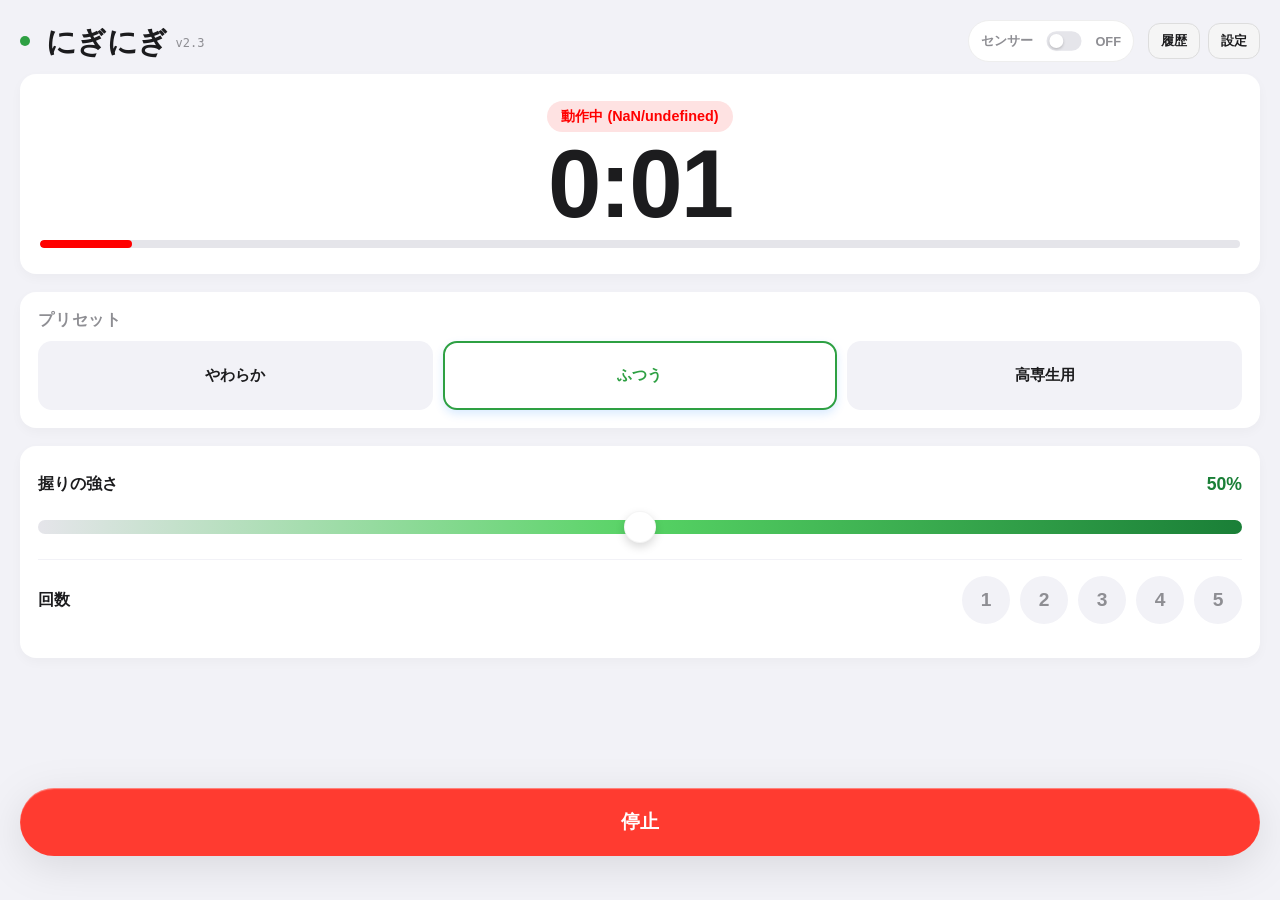
==== mockup.html @ 68cd6430 "feat: index.htmlを元にしたモックアップ版mockup.htmlを作成（API呼び出しモック化、再接続中表示無効化）" ====
<!DOCTYPE html>
<html lang="ja">

<head>
  <meta charset="UTF-8">
  <meta name="viewport" content="width=device-width, initial-scale=1.0, user-scalable=no, viewport-fit=cover">
  <title>Onigiri Journal</title>
  <title>Onigiri Journal</title>

  <style>
    :root {
      --bg: #f2f2f7;
      --card-bg: #ffffff;
      --text-main: #1c1c1e;
      --text-sub: #8e8e93;
      --accent-purple: #1a7f37;
      --accent-blue: #2ea043;
      --danger: #ff3b30;
      --yt-red: #ff0000;
      --success: #2ea043;

      --shadow: 0 4px 12px rgba(0, 0, 0, 0.03);
      --radius: 16px;
    }

    * {
      -webkit-tap-highlight-color: transparent;
      user-select: none;
      -webkit-touch-callout: none;
      box-sizing: border-box;
    }

    body {
      background: var(--bg);
      color: var(--text-main);
      font-family: sans-serif;
      margin: 0;
      padding: 0;
      min-height: 100vh;
      width: 100%;
      /* 100vw causes horizontal scroll with scrollbar */
      overflow-y: scroll;
      /* Force scrollbar */
    }

    /* Connection Lost State - DISABLED FOR MOCKUP
    body.offline {
      opacity: 0.6;
      pointer-events: none;
    }

    body.offline::after {
      content: "再接続中...";
      position: fixed;
      top: 50%;
      left: 50%;
      transform: translate(-50%, -50%);
      background: rgba(0, 0, 0, 0.8);
      color: white;
      padding: 12px 24px;
      border-radius: 30px;
      font-weight: bold;
      pointer-events: none;
      z-index: 2000;
    }
    */

    /* Header */
    .header {
      margin-bottom: 12px;
      padding-top: 0;
      display: flex;
      align-items: center;
      /* 縦位置揃え */
      gap: 10px;
      flex-wrap: wrap;
    }

    .header h1 {
      font-size: clamp(1.5rem, 5vw, 1.9rem);
      /* Responsive Font Size */
      font-weight: 800;
      margin: 0;
      letter-spacing: -0.02em;
    }

    .header-actions {
      display: flex;
      gap: 8px;
    }

    .btn-icon {
      background: none;
      border: none;
      padding: 8px;
      color: var(--text-main);
      cursor: pointer;
      border-radius: 50%;
      display: flex;
      align-items: center;
      justify-content: center;
    }

    .btn-icon:active {
      background: rgba(0, 0, 0, 0.05);
    }

    /* Status Dot */
    .conn-dot {
      width: 10px;
      height: 10px;
      background: var(--success);
      border-radius: 50%;
      margin-right: 8px;
      transition: background 0.3s;
    }

    /* .offline .conn-dot {
      background: var(--danger);
    } */

    /* Main View Container */
    #view-main,
    #view-settings,
    #view-history {
      display: flex;
      flex-direction: column;
      min-height: 100vh;
      width: 100%;
      /* Ensure it fits in body */
      padding-top: max(20px, env(safe-area-inset-top));
      padding-bottom: max(20px, env(safe-area-inset-bottom));
      padding-left: max(20px, env(safe-area-inset-left));
      padding-right: max(20px, env(safe-area-inset-right));
      box-sizing: border-box;
    }

    /* Cards */
    .card {
      background: var(--card-bg);
      border-radius: var(--radius);
      padding: clamp(12px, 2vh, 20px);
      margin-bottom: 2vh;
      box-shadow: var(--shadow);
      box-shadow: var(--shadow);
      overflow: hidden;
      flex-shrink: 0;
      /* Prevent shrinking */
    }

    /* Monitor Card */
    .card-monitor {
      display: flex;
      flex-direction: column;
      justify-content: center;
      /* 垂直方向の中央揃えを追加 */
      align-items: center;
      /* 水平方向の中央揃えを追加 */
      min-height: 200px;
      /* 必要なら最低限の高さを指定 */
      position: relative;
      padding: 20px 0;
      /* 上下均等なパディングにする */
    }

    .monitor-row {
      display: flex;
      flex-direction: column;
      align-items: center;
      justify-content: center;
      gap: 4px;
      margin-bottom: 8px;
      /* Reduced gap/margin */
    }

    .status-badge {
      background: #f2f2f7;
      color: var(--text-sub);
      padding: 6px 14px;
      border-radius: 24px;
      font-size: 0.9rem;
      font-weight: 700;
      transition: 0.3s;
    }

    .running .status-badge {
      background: #fee2e2;
      color: var(--yt-red);
    }

    /* Time Display */
    .time-big {
      font-size: clamp(3.75rem, 19.5vw, 6.0rem);
      /* 1.5x larger */
      font-weight: 800;
      font-variant-numeric: tabular-nums;
      letter-spacing: -2px;
      line-height: 1;
      opacity: 0;
      transition: opacity 0.3s;
    }

    body.ready .time-big {
      opacity: 1;
    }

    /* Progress Bar */
    .yt-progress-container {
      width: calc(100% - 40px);
      /* Add margins */
      margin: 0 auto;
      /* Center alignment */
      height: 8px;
      background: #e5e5ea;
      position: relative;
      border-radius: 4px;
      overflow: hidden;
      /* opacity: 0; removed for always visible */
    }

    /* .running .yt-progress-container { opacity: 1; } removed */

    .yt-progress-fill {
      position: absolute;
      left: 0;
      top: 0;
      height: 100%;
      background: var(--yt-red);
      border-radius: 4px;
      width: 0%;
    }

    /* Preset Buttons */
    .card-preset h3 {
      margin: 0 0 10px 0;
      font-size: 1rem;
      color: var(--text-sub);
      text-transform: uppercase;
      letter-spacing: 0.05em;
    }

    .preset-grid {
      display: grid;
      grid-template-columns: 1fr 1fr 1fr;
      gap: 10px;
    }

    .preset-btn {
      background: var(--bg);
      border: 2px solid transparent;
      padding: 22px 4px;
      border-radius: 14px;
      /* padding increased */
      font-size: 0.95rem;
      font-weight: 700;
      color: var(--text-main);
      text-align: center;
      cursor: pointer;
      transition: 0.2s;
      white-space: nowrap;
      /* 折り返し防止 */
    }

    .preset-btn:active {
      transform: scale(0.98);
    }

    .preset-btn.active {
      background: #fff;
      border-color: var(--accent-blue);
      color: var(--accent-blue);
      box-shadow: 0 4px 10px rgba(0, 122, 255, 0.15);
    }

    /* Settings List */
    .card-settings {
      padding: 18px;
    }

    .setting-item {
      padding: 10px 0;
      display: flex;
      flex-direction: column;
      border-bottom: 1px solid #f2f2f7;
    }

    .setting-item:last-child {
      border-bottom: none;
    }

    .s-header {
      display: flex;
      justify-content: space-between;
      align-items: center;
      margin-bottom: 10px;
    }

    .s-label {
      font-size: 1rem;
      font-weight: 700;
      color: var(--text-main);
    }

    .s-val {
      font-size: 1.1rem;
      font-weight: 700;
      color: var(--accent-purple);
      font-variant-numeric: tabular-nums;
    }

    /* Sliders */
    input[type=range] {
      -webkit-appearance: none;
      width: 100%;
      height: 44px;
      background: transparent;
      cursor: pointer;
      margin: 0;
    }

    input[type=range]:focus {
      outline: none;
    }

    input[type=range]::-webkit-slider-runnable-track {
      width: 100%;
      height: 14px;
      background: #e5e5ea;
      border-radius: 7px;
    }

    #inp-str::-webkit-slider-runnable-track {
      background: linear-gradient(90deg, #e5e5ea 0%, #56d364 50%, #1a7f37 100%);
    }

    input[type=range]::-webkit-slider-thumb {
      -webkit-appearance: none;
      height: 32px;
      width: 32px;
      border-radius: 50%;
      background: #ffffff;
      border: 0.5px solid rgba(0, 0, 0, 0.04);
      box-shadow: 0 4px 10px rgba(0, 0, 0, 0.15);
      margin-top: -9px;
      transition: transform 0.1s;
    }

    input[type=range]:active::-webkit-slider-thumb {
      transform: scale(1.1);
      background: #f2f2f7;
    }

    /* Count Buttons */
    .chk-group {
      display: flex;
      gap: 10px;
      justify-content: flex-end;
    }

    .chk-btn {
      width: 48px;
      height: 48px;
      border-radius: 50%;
      background: #f2f2f7;
      color: var(--text-sub);
      display: flex;
      align-items: center;
      justify-content: center;
      font-size: 1.2rem;
      font-weight: 700;
      cursor: pointer;
      transition: 0.2s;
    }

    .chk-btn.active {
      background: var(--accent-blue);
      color: white;
      box-shadow: 0 4px 10px rgba(0, 0, 0, 0.2);
      transform: scale(1.05);
    }

    /* History List */
    .history-row {
      display: flex;
      justify-content: space-between;
      align-items: center;
      padding: 12px 0;
      border-bottom: 1px solid #f2f2f7;
    }

    .history-row:last-child {
      border-bottom: none;
    }

    .h-info {
      display: flex;
      flex-direction: column;
      gap: 2px;
    }

    .h-preset {
      font-weight: 700;
      font-size: 1rem;
      color: var(--text-main);
    }

    .h-detail {
      font-size: 0.85rem;
      color: var(--text-sub);
    }

    .h-time {
      font-family: monospace;
      font-size: 0.9rem;
      color: var(--accent-purple);
      font-weight: 600;
    }

    /* Bottom Bar */
    .bottom-bar {
      margin-top: auto;
      /* Push to bottom */
      margin-bottom: 24px;
      /* Increased bottom spacing */
      display: flex;
      gap: 12px;
      filter: drop-shadow(0 10px 20px rgba(0, 0, 0, 0.1));
      flex-shrink: 0;
      /* Keep size */
    }

    .action-btn {
      flex: 1;
      height: 68px;
      border-radius: 34px;
      border: none;
      font-size: 1.2rem;
      font-weight: 800;
      display: flex;
      align-items: center;
      justify-content: center;
      gap: 8px;
      cursor: pointer;
      box-shadow: inset 0 1px 1px rgba(255, 255, 255, 0.4);
      transition: transform 0.1s;
    }

    .action-btn:active {
      transform: scale(0.98);
    }

    .btn-start {
      background: var(--accent-blue);
      color: white;
    }

    .btn-stop {
      background: var(--danger);
      color: white;
      display: none;
    }

    .running .btn-start {
      display: none;
    }

    .running .btn-stop {
      display: flex;
    }

    /* Toggle Switch */
    .switch {
      position: relative;
      display: inline-block;
      width: 50px;
      height: 28px;
    }

    .switch input {
      opacity: 0;
      width: 0;
      height: 0;
    }

    .slider {
      position: absolute;
      cursor: pointer;
      top: 0;
      left: 0;
      right: 0;
      bottom: 0;
      background-color: #e5e5ea;
      transition: .4s;
      border-radius: 28px;
    }

    .slider:before {
      position: absolute;
      content: "";
      height: 20px;
      width: 20px;
      left: 4px;
      bottom: 4px;
      background-color: white;
      transition: .4s;
      border-radius: 50%;
      box-shadow: 0 2px 4px rgba(0, 0, 0, 0.2);
    }

    input:checked+.slider {
      background-color: var(--accent-blue);
    }

    input:checked+.slider:before {
      transform: translateX(22px);
    }

    /* Completion Modal */
    .completion-modal {
      position: fixed;
      top: 0;
      left: 0;
      right: 0;
      bottom: 0;
      background: rgba(0, 0, 0, 0.7);
      /* 少し薄暗く */
      backdrop-filter: blur(4px);
      /* 背景ぼかしでリッチに */
      -webkit-backdrop-filter: blur(4px);
      display: none;
      align-items: center;
      justify-content: center;
      z-index: 1000;
      animation: fadeIn 0.3s;
    }

    .completion-modal.show {
      display: flex;
    }

    .completion-content {
      background: var(--card-bg);
      border-radius: 28px;
      padding: 32px 28px;
      /* パディング調整 */
      text-align: center;
      max-width: 85%;
      width: min(340px, 90vw);
      /* Prevent overflow */
      box-shadow: 0 20px 40px rgba(0, 0, 0, 0.2);
      animation: scaleIn 0.3s cubic-bezier(0.34, 1.56, 0.64, 1);
    }

    .completion-title {
      font-size: 1.6rem;
      /* 少し控えめに */
      font-weight: 800;
      color: var(--text-main);
      margin-bottom: 24px;
      /* 間隔を広げる */
    }

    .completion-details {
      text-align: left;
      background: var(--bg);
      padding: 16px 20px;
      border-radius: 16px;
      margin-bottom: 24px;
    }

    .detail-row {
      display: flex;
      justify-content: space-between;
      align-items: center;
      padding: 10px 0;
      border-bottom: 1px solid rgba(0, 0, 0, 0.05);
    }

    .detail-row:last-child {
      border-bottom: none;
    }

    .detail-label {
      font-size: 0.9rem;
      color: var(--text-sub);
      font-weight: 600;
    }

    .detail-value {
      font-size: 1.0rem;
      color: var(--text-main);
      font-weight: 700;
    }

    .completion-btn {
      background: var(--text-main);
      /* 黒ボタンで引き締める */
      color: white;
      border: none;
      padding: 16px 32px;
      border-radius: 30px;
      font-size: 1.0rem;
      font-weight: 700;
      cursor: pointer;
      transition: transform 0.2s;
      width: 100%;
    }

    .completion-btn:active {
      transform: scale(0.96);
      opacity: 0.9;
    }

    @keyframes fadeIn {
      from {
        opacity: 0;
      }

      to {
        opacity: 1;
      }
    }

    @keyframes scaleIn {
      from {
        transform: scale(0.9);
        opacity: 0;
      }

      to {
        transform: scale(1);
        opacity: 1;
      }
    }

    /* Custom Modal & Toast */
    .modal-overlay {
      position: fixed;
      top: 0;
      left: 0;
      right: 0;
      bottom: 0;
      background: rgba(0, 0, 0, 0.6);
      backdrop-filter: blur(2px);
      display: flex;
      align-items: center;
      justify-content: center;
      z-index: 3000;
      opacity: 0;
      pointer-events: none;
      transition: 0.2s;
    }

    .modal-overlay.active {
      opacity: 1;
      pointer-events: auto;
    }

    .modal-box {
      background: var(--card-bg);
      width: 85%;
      max-width: 320px;
      border-radius: 20px;
      padding: 24px;
      text-align: center;
      box-shadow: 0 10px 30px rgba(0, 0, 0, 0.2);
      transform: scale(0.95);
      transition: 0.2s;
    }

    .modal-overlay.active .modal-box {
      transform: scale(1);
    }

    .modal-title {
      font-weight: 800;
      font-size: 1.1rem;
      margin-bottom: 12px;
    }

    .modal-input {
      width: 100%;
      padding: 12px;
      border: 1px solid #ddd;
      border-radius: 12px;
      font-size: 1rem;
      margin-bottom: 20px;
      box-sizing: border-box;
    }

    .modal-actions {
      display: flex;
      gap: 10px;
      justify-content: center;
    }

    .modal-btn {
      flex: 1;
      padding: 12px;
      border-radius: 12px;
      border: none;
      font-weight: 700;
      cursor: pointer;
      font-size: 0.95rem;
    }

    .btn-cancel {
      background: #f2f2f7;
      color: var(--text-main);
    }

    .btn-ok {
      background: var(--accent-blue);
      color: white;
    }

    .btn-danger {
      background: var(--danger);
      color: white;
    }

    .toast {
      position: fixed;
      bottom: 100px;
      left: 50%;
      transform: translateX(-50%) translateY(20px);
      background: rgba(0, 0, 0, 0.85);
      color: white;
      padding: 10px 20px;
      border-radius: 30px;
      font-weight: 600;
      font-size: 0.9rem;
      opacity: 0;
      transition: 0.3s;
      pointer-events: none;
      z-index: 4000;
      white-space: nowrap;
      box-shadow: 0 4px 10px rgba(0, 0, 0, 0.2);
    }

    .toast.show {
      opacity: 1;
      transform: translateX(-50%) translateY(0);
    }

    to {
      opacity: 1;
    }
    }

    @keyframes scaleIn {
      from {
        transform: scale(0.9);
        opacity: 1;
      }

      to {
        transform: scale(1);
        opacity: 1;
      }
    }

    /* Responsive */
    @media (max-height: 750px) {

      /* body padding is handled by main styles now */
      .header {
        margin-bottom: 10px;
      }

      /* h1 font size handled by clamp */
      .card {
        margin-bottom: 10px;
      }

      /* padding handled by clamp */
      .time-big {
        font-size: 5.25rem;
      }

      .status-badge {
        font-size: 0.8rem;
        padding: 4px 10px;
      }

      .action-btn {
        height: 56px;
        font-size: 1.1rem;
      }
    }
  </style>
</head>

<body>

  <!-- VIEW: MAIN -->
  <div id="view-main">
    <div class="header">
      <div style="display:flex; align-items:center; gap:8px;">
        <div class="conn-dot" id="conn-dot"></div>
        <h1 style="line-height:1; margin:0;">にぎにぎ</h1>
        <span style="font-size:0.75rem; color:var(--text-sub); font-family:monospace; padding-top:4px;">v2.3</span>
      </div>

      <!-- Sensor Control -->
      <div
        style="display:flex; align-items:center; gap:6px; margin-left:auto; margin-right:4px; background:#fff; padding:6px 12px; border-radius:30px; border:1px solid #eee;">
        <span style="font-size:0.8rem; font-weight:bold; color:var(--text-sub);">センサー</span>
        <label class="switch" style="transform:scale(0.7); margin:0;">
          <input type="checkbox" id="chk-sensor" onchange="toggleSensor(this)">
          <span class="slider round"></span>
        </label>
        <span id="sensor-lbl"
          style="font-size:0.8rem; font-weight:700; color:var(--text-sub); min-width:24px;">OFF</span>
      </div>

      <div class="header-actions">
        <!-- History Icon -->
        <button class="btn-icon" onclick="showHistory()"
          style="font-weight:700; padding:8px 12px; border:1px solid #ddd; border-radius:12px; background:#f5f5f5; height:36px; display:flex; align-items:center;">
          履歴
        </button>
        <!-- Settings Icon -->
        <button class="btn-icon" onclick="showSettings()"
          style="font-weight:700; padding:8px 12px; border:1px solid #ddd; border-radius:12px; background:#f5f5f5; height:36px; display:flex; align-items:center;">
          設定
        </button>
      </div>
    </div>

    <!-- 1. Monitor -->
    <div class="card card-monitor">
      <div class="monitor-row">
        <div class="status-badge" id="status-badge">待機中</div>
        <div class="time-big" id="time-display">--:--</div>
      </div>
      <div class="yt-progress-container">
        <div class="yt-progress-fill" id="yt-fill"></div>
      </div>
    </div>

    <!-- 2. Preset -->
    <div class="card card-preset">
      <h3>プリセット</h3>
      <div class="preset-grid" style="grid-template-columns: 1fr 1fr 1fr;">
        <div class="preset-btn" onclick="setPreset('soft',this)" data-name="やわらか">やわらか</div>
        <div class="preset-btn active" onclick="setPreset('normal',this)" data-name="ふつう">ふつう</div>
        <div class="preset-btn" onclick="setPreset('kosen',this)" data-name="高専生用">高専生用</div>
      </div>
    </div>

    <!-- 3. Settings (Basic) -->
    <div class="card card-settings">
      <div class="setting-item">
        <div class="s-header">
          <span class="s-label">握りの強さ</span>
          <span class="s-val" id="str-disp">50%</span>
        </div>
        <input type="range" id="inp-str" min="0" max="100" value="50"
          oninput="clearPresetUI(); updVal('str-disp', this.value, '%')" onchange="saveStr(this.value)">
      </div>

      <div class="setting-item"
        style="flex-direction:row; align-items:center; justify-content:space-between; padding:16px 0;">
        <span class="s-label">回数</span>
        <div class="chk-group">
          <div class="chk-btn" onclick="setCount(1,this)">1</div>
          <div class="chk-btn" onclick="setCount(2,this)">2</div>
          <div class="chk-btn" onclick="setCount(3,this)">3</div>
          <div class="chk-btn" onclick="setCount(4,this)">4</div>
          <div class="chk-btn" onclick="setCount(5,this)">5</div>
        </div>
      </div>
    </div>

    <!-- Bottom Actions -->
    <div class="bottom-bar">
      <button class="action-btn btn-start" onclick="start()">
        開始
      </button>
      <button class="action-btn btn-stop" onclick="stop()">
        停止
      </button>
    </div>
  </div>

  <!-- VIEW: SETTINGS -->
  <div id="view-settings" style="display:none; padding-bottom:40px;">
    <div class="header" style="display:flex; align-items:center; gap:10px;">
      <button onclick="showMain()"
        style="background:none; border:none; color:var(--text-main); cursor:pointer; padding:0; font-size:2rem; font-weight:bold;">
        ←
      </button>
      <h1>詳細設定</h1>
    </div>

    <div class="card card-settings">
      <div class="setting-item">
        <span class="s-label">システム情報</span>
        <div style="margin-top:8px; font-size:0.9rem; color:var(--text-sub);">
          <div>Version: <span style="font-family:monospace;">2.3</span></div>
          <div>Build: <span style="font-family:monospace;" id="build-disp">...</span></div>
          <div>IP: <span style="font-family:monospace;" id="ip-disp">...</span></div>
        </div>
      </div>

      <div class="setting-item" style="flex-direction:row; align-items:center; justify-content:space-between;">
        <span class="s-label">保持時間 (秒)</span>
        <input type="number" id="inp-hold" value="0.5" step="0.1"
          style="width:80px; padding:12px; border-radius:12px; border:1px solid #ddd; text-align:center; font-size:1.1rem; font-weight:700;"
          onchange="saveHold(this.value)">
      </div>

      <!-- 手動調整 -->
      <div class="setting-item">
        <div class="s-header">
          <span class="s-label">全サーボ同時調整 (90-270度)</span>
          <span class="s-val" id="all-servo-val">270°</span>
        </div>
        <input type="range" min="90" max="270" value="270" step="1" oninput="setAllServos(this.value)"
          style="width:100%;">
      </div>

      <div class="setting-item">
        <div class="s-header">
          <span class="s-label">サーボ1 (GPIO 18)</span>
          <span class="s-val" id="servo1-val">270°</span>
        </div>
        <input type="range" id="inp-servo-1" min="90" max="270" value="270" step="1" oninput="setServo(1, this.value)"
          style="width:100%;">
      </div>

      <div class="setting-item">
        <div class="s-header">
          <span class="s-label">サーボ2 (GPIO 26)</span>
          <span class="s-val" id="servo2-val">270°</span>
        </div>
        <input type="range" id="inp-servo-2" min="90" max="270" value="270" step="1" oninput="setServo(2, this.value)"
          style="width:100%;">
      </div>

      <div class="setting-item">
        <div class="s-header">
          <span class="s-label">サーボ3 (GPIO 27)</span>
          <span class="s-val" id="servo3-val">270°</span>
        </div>
        <input type="range" id="inp-servo-3" min="90" max="270" value="270" step="1" oninput="setServo(3, this.value)"
          style="width:100%;">
      </div>

      <div class="setting-item" style="flex-direction:row; align-items:center; justify-content:space-between;">
        <span class="s-label">到達時間 (秒)</span>
        <input type="number" id="inp-reach" value="0.5" step="0.1"
          style="width:80px; padding:12px; border-radius:12px; border:1px solid #ddd; text-align:center; font-size:1.1rem; font-weight:700;"
          onchange="saveReach(this.value)">
      </div>

    </div>

    <!-- LED Control -->
    <div class="setting-item">
      <div class="s-header">
        <span class="s-label">LED制御 (Pin 13)</span>
      </div>
      <div style="display:flex; justify-content:space-between; align-items:center; margin-bottom:10px;">
        <span style="font-size:0.9rem; color:var(--text-sub);">手動モード</span>
        <label class="switch" style="transform:scale(0.8);">
          <input type="checkbox" id="chk-led-manual" onchange="toggleLedMode(this)">
          <span class="slider round"></span>
        </label>
      </div>
      <div style="display:flex; gap:10px; align-items:center;">
        <input type="color" id="inp-led-color" value="#ff0000"
          style="height:40px; border:none; background:none; cursor:pointer;" onchange="setLedColorHex(this.value)">
        <div style="display:flex; gap:8px;">
          <button onclick="setLedColor(255,0,0)"
            style="background:#ffdddd; color:#ff0000; border:none; padding:8px 12px; border-radius:8px; font-weight:bold;">赤</button>
          <button onclick="setLedColor(0,255,0)"
            style="background:#ddffdd; color:#00aa00; border:none; padding:8px 12px; border-radius:8px; font-weight:bold;">緑</button>
          <button onclick="setLedColor(0,0,255)"
            style="background:#ddddff; color:#0000ff; border:none; padding:8px 12px; border-radius:8px; font-weight:bold;">青</button>
          <button onclick="setLedColor(0,0,0)"
            style="background:#eee; color:#333; border:none; padding:8px 12px; border-radius:8px; font-weight:bold;">OFF</button>
        </div>
      </div>
      <div style="margin-top:12px;">
        <div class="s-header">
          <span class="s-label">LED使用数</span>
          <span class="s-val" id="led-cnt-disp">35</span>
        </div>
        <input type="range" id="inp-led-cnt" min="1" max="35" value="35" step="1"
          oninput="document.getElementById('led-cnt-disp').innerText=this.value; fetch('/api/settings?led_cnt='+this.value)">
      </div>
    </div>

    <!-- 個別サーボ位置補正 -->
    <div class="setting-item">
      <div class="s-header">
        <span class="s-label">サーボ1 位置補正</span>
        <span class="s-val" id="servo1-offset-disp">0</span>
      </div>
      <input type="range" min="-90" max="90" value="0" step="1" id="inp-servo1-offset"
        oninput="updateServoOffset(1, this.value)" style="width:100%;">
    </div>

    <div class="setting-item">
      <div class="s-header">
        <span class="s-label">サーボ2 位置補正</span>
        <span class="s-val" id="servo2-offset-disp">0</span>
      </div>
      <input type="range" min="-90" max="90" value="0" step="1" id="inp-servo2-offset"
        oninput="updateServoOffset(2, this.value)" style="width:100%;">
    </div>

    <div class="setting-item">
      <div class="s-header">
        <span class="s-label">サーボ3 位置補正</span>
        <span class="s-val" id="servo3-offset-disp">0</span>
      </div>
      <input type="range" min="-90" max="90" value="0" step="1" id="inp-servo3-offset"
        oninput="updateServoOffset(3, this.value)" style="width:100%;">
    </div>

    <!-- 角度制限 -->
    <div class="setting-item">
      <div class="s-header">
        <span class="s-label">角度制限 (Min / Max)</span>
      </div>

      <div style="margin-top:10px;">
        <div style="font-size:0.9rem; margin-bottom:4px;">サーボ1</div>
        <div style="display:flex; gap:10px;">
          <input type="number" id="min-angle-1" min="0" max="270" step="1"
            style="width:100%; padding:8px; border-radius:8px; border:1px solid #ddd; text-align:center;"
            onchange="updateServoLimit(1)">
          <input type="number" id="max-angle-1" min="0" max="270" step="1"
            style="width:100%; padding:8px; border-radius:8px; border:1px solid #ddd; text-align:center;"
            onchange="updateServoLimit(1)">
        </div>
      </div>
      <div style="margin-top:10px;">
        <div style="font-size:0.9rem; margin-bottom:4px;">サーボ2</div>
        <div style="display:flex; gap:10px;">
          <input type="number" id="min-angle-2" min="0" max="270" step="1"
            style="width:100%; padding:8px; border-radius:8px; border:1px solid #ddd; text-align:center;"
            onchange="updateServoLimit(2)">
          <input type="number" id="max-angle-2" min="0" max="270" step="1"
            style="width:100%; padding:8px; border-radius:8px; border:1px solid #ddd; text-align:center;"
            onchange="updateServoLimit(2)">
        </div>
      </div>
      <div style="margin-top:10px;">
        <div style="font-size:0.9rem; margin-bottom:4px;">サーボ3</div>
        <div style="display:flex; gap:10px;">
          <input type="number" id="min-angle-3" min="0" max="270" step="1"
            style="width:100%; padding:8px; border-radius:8px; border:1px solid #ddd; text-align:center;"
            onchange="updateServoLimit(3)">
          <input type="number" id="max-angle-3" min="0" max="270" step="1"
            style="width:100%; padding:8px; border-radius:8px; border:1px solid #ddd; text-align:center;"
            onchange="updateServoLimit(3)">
        </div>
      </div>
    </div>

    <!-- センサー距離表示 -->
    <div class="setting-item">
      <span class="s-label">センサー距離</span>
      <div style="font-size:1.5rem; font-weight:700; color:var(--accent-purple); margin-top:8px;">
        <span id="distance-disp">--</span> cm
      </div>
    </div>

    <div class="setting-item">
      <div class="s-header">
        <span class="s-label">センサーしきい値 (cm)</span>
        <span class="s-val" id="sth-disp">10.0</span>
      </div>
      <input type="range" min="1" max="50" step="0.5" value="10" id="inp-sth" oninput="saveSth(this.value)"
        style="width:100%;">
    </div>
    <!-- マイプリセット -->
    <div class="setting-item" style="border-top: 4px solid #f2f2f7; margin-top:20px; padding-top:20px;">
      <div class="s-header">
        <span class="s-label">マイプリセット (保存/読込)</span>
        <button onclick="saveMyPreset()"
          style="padding:6px 12px; border-radius:16px; background:var(--accent-blue); color:white; border:none; font-weight:bold; font-size:0.85rem;">保存</button>
      </div>
      <div id="my-preset-list" style="display:flex; flex-direction:column; gap:10px;">
        <!-- JSで生成 -->
      </div>
    </div>
  </div>
  </div>

  <!-- VIEW: HISTORY -->
  <div id="view-history" style="display:none; padding-bottom:40px;">
    <div class="header" style="display:flex; align-items:center; gap:10px;">
      <button onclick="showMain()"
        style="background:none; border:none; color:var(--text-main); cursor:pointer; padding:0; font-size:2rem; font-weight:bold;">
        ←
      </button>
      <h1>履歴</h1>
    </div>
    <div id="history-list" class="card" style="padding:10px 20px;">
      <div style="text-align:center; padding:20px; color:#888;">読み込み中...</div>
    </div>
  </div>

  <!-- Completion Modal -->
  <div class="completion-modal" id="completion-modal">
    <div class="completion-content">
      <div class="completion-title">完成！</div>
      <div class="completion-details">
        <div class="detail-row">
          <span class="detail-label">プリセット</span>
          <span class="detail-value" id="detail-preset">-</span>
        </div>
        <div class="detail-row">
          <span class="detail-label">強さ</span>
          <span class="detail-value" id="detail-strength">-</span>
        </div>
        <div class="detail-row">
          <span class="detail-label">回数</span>
          <span class="detail-value" id="detail-count">-</span>
        </div>
      </div>
      <button class="completion-btn" onclick="closeCompletionModal()">OK</button>
    </div>
  </div>

  <!-- Custom Modals -->
  <div class="modal-overlay" id="prompt-modal">
    <div class="modal-box">
      <div class="modal-title" id="prompt-msg">入力</div>
      <input type="text" class="modal-input" id="prompt-input" autocomplete="off">
      <div class="modal-actions">
        <button class="modal-btn btn-cancel" onclick="closePrompt(null)">キャンセル</button>
        <button class="modal-btn btn-ok" onclick="closePrompt(true)">OK</button>
      </div>
    </div>
  </div>

  <div class="modal-overlay" id="confirm-modal">
    <div class="modal-box">
      <div class="modal-title" id="confirm-msg">確認</div>
      <div class="modal-actions">
        <button class="modal-btn btn-cancel" onclick="closeConfirm(false)">いいえ</button>
        <button class="modal-btn btn-ok" id="confirm-ok-btn" onclick="closeConfirm(true)">はい</button>
      </div>
    </div>
  </div>

  <div class="toast" id="toast">保存しました</div>

  <script>
    // ========================================
    // MOCKUP MODE - ESP32 APIをモック化
    // ========================================
    const MOCKUP_MODE = true;
    
    // 元のfetchを保存し、モック用にオーバーライド
    const originalFetch = window.fetch;
    window.fetch = function(url, options) {
      if (MOCKUP_MODE && typeof url === 'string' && url.startsWith('/api')) {
        console.log('[MOCK] API呼び出しをスキップ:', url);
        // モックレスポンスを返す
        return Promise.resolve({
          ok: true,
          json: () => Promise.resolve({
            hold: 0.5,
            reach: 0.5,
            str: 50,
            cnt: 3,
            pin13: 0,
            sensor: 0,
            sth: 30,
            led_cnt: 12,
            build: 'MOCKUP',
            status: 'IDLE',
            distance: 25.0,
            offsets: [0, 0, 0]
          }),
          text: () => Promise.resolve('OK')
        });
      }
      return originalFetch.apply(this, arguments);
    };
    
    // --- Custom Modal Logic ---
    let promptResolve = null;
    function showPrompt(msg, defaultVal = "") {
      return new Promise(resolve => {
        document.getElementById('prompt-msg').innerText = msg;
        const inp = document.getElementById('prompt-input');
        inp.value = defaultVal;
        promptResolve = resolve;
        document.getElementById('prompt-modal').classList.add('active');
        setTimeout(() => inp.focus(), 100);
      });
    }
    function closePrompt(isOk) {
      document.getElementById('prompt-modal').classList.remove('active');
      const val = document.getElementById('prompt-input').value;
      if (promptResolve) promptResolve(isOk ? val : null);
      promptResolve = null;
    }

    let confirmResolve = null;
    function showConfirm(msg, isDanger = false) {
      return new Promise(resolve => {
        document.getElementById('confirm-msg').innerText = msg;
        const btn = document.getElementById('confirm-ok-btn');
        if (isDanger) { btn.className = "modal-btn btn-danger"; }
        else { btn.className = "modal-btn btn-ok"; }

        confirmResolve = resolve;
        document.getElementById('confirm-modal').classList.add('active');
      });
    }
    function closeConfirm(isOk) {
      document.getElementById('confirm-modal').classList.remove('active');
      if (confirmResolve) confirmResolve(isOk);
      confirmResolve = null;
    }

    function showToast(msg) {
      const el = document.getElementById('toast');
      el.innerText = msg;
      el.classList.add('show');
      setTimeout(() => el.classList.remove('show'), 2000);
    }

    // Global Vars
    let isRunning = false;
    let isStarting = false;
    let isManualStop = false;
    let hasSessionFinished = false; // Debounce flag -> true when finished, reset on start
    let sessionStartTime = 0;
    let sessionTotalDur = 0;
    let tgtCount = 3;
    let currentPresetName = "Custom";
    let lastStatus = "IDLE";
    let lastStartAction = 0;
    let debounceTimer = null; // レスポンス改善用


    // 完了画面用
    let runPreset = "";
    let runStrength = 0;
    let runCount = 0;

    document.getElementById('ip-disp').innerText = window.location.hostname;

    function fetchSettings() {
      fetch('/api/settings?load=1')
        .then(r => r.json())
        .then(d => {
          if (d.hold) document.getElementById('inp-hold').value = d.hold;
          if (d.reach) document.getElementById('inp-reach').value = d.reach;
          if (d.pin13 !== undefined) document.getElementById('chk-pin13').checked = (d.pin13 == 1);
          if (d.sensor !== undefined) {
            document.getElementById('chk-sensor').checked = (d.sensor == 1);
            updSensorLbl(d.sensor == 1);
          }
          if (d.sth) {
            document.getElementById('inp-sth').value = d.sth;
            document.getElementById('sth-disp').innerText = d.sth;
          }
          if (d.build) {
            document.getElementById('build-disp').innerText = d.build;
          }

          if (d.str !== undefined) {
            document.getElementById('inp-str').value = d.str;
            updVal('str-disp', d.str, '%');
          }

          if (d.cnt !== undefined) tgtCount = d.cnt;

          // Ensure Count UI matches current tgtCount (default 3 if backend empty)
          document.querySelectorAll('.chk-btn').forEach(b => {
            if (parseInt(b.innerText.trim()) === parseInt(tgtCount)) b.classList.add('active');
            else b.classList.remove('active');
          });

          if (d.led_cnt !== undefined) {
            document.getElementById('inp-led-cnt').value = d.led_cnt;
            document.getElementById('led-cnt-disp').innerText = d.led_cnt;
          }

          // Initial Preset Matching (v2.5 defaults)
          let matched = null;
          if (d.str == 80 && d.cnt == 2) matched = 'やわらか';
          else if (d.str == 90 && d.cnt == 3) matched = 'ふつう';
          else if (d.str == 95 && d.cnt == 5) matched = '高専生用';

          document.querySelectorAll('.preset-btn').forEach(b => b.classList.remove('active'));
          if (matched) {
            const btn = document.querySelector(`.preset-btn[data-name="${matched}"]`);
            if (btn) btn.classList.add('active');
            currentPresetName = matched;
          } else {
            currentPresetName = "Custom";
          }

          updTimeDisp();
          renderMyPresets();
          setTimeout(() => document.body.classList.add('ready'), 50);
        }).catch(e => {
          updTimeDisp();
          document.body.classList.add('ready');
        });
    }
    fetchSettings();

    function clearPresetUI() {
      document.querySelectorAll('.preset-btn').forEach(b => b.classList.remove('active'));
      currentPresetName = "Custom";
    }

    function saveHold(v) { fetch('/api/settings?hold=' + v).then(() => updTimeDisp()); }
    function saveReach(v) { fetch('/api/settings?reach=' + v).then(() => updTimeDisp()); }
    function togglePin13(el) { fetch('/api/pin13?val=' + (el.checked ? 1 : 0)); }
    function toggleSensor(el) {
      updSensorLbl(el.checked);
      fetch('/api/sensor_mode?val=' + (el.checked ? 1 : 0));
    }
    function saveSth(v) {
      document.getElementById('sth-disp').innerText = v;
      fetch('/api/settings?sth=' + v);
    }
    function saveStr(v) { fetch('/api/settings?str=' + v); }
    function updSensorLbl(isOn) {
      const el = document.getElementById('sensor-lbl');
      if (isOn) { el.innerText = "ON"; el.style.color = "var(--accent-blue)"; }
      else { el.innerText = "OFF"; el.style.color = "var(--text-sub)"; }
    }

    function manualServo(pct) {
      document.getElementById('man-val').innerText = pct + "%";
      fetch('/api/manual?val=' + pct);
    }

    function toggleLedMode(el) {
      const mode = el.checked ? "manual" : "auto";
      fetch('/api/led_mode?mode=' + mode);
    }
    function setLedColorHex(hex) {
      fetch('/api/led?color=' + encodeURIComponent(hex));
      document.getElementById('chk-led-manual').checked = true;
    }
    function setLedColor(r, g, b) {
      fetch(`/api/led?r=${r}&g=${g}&b=${b}`);
      document.getElementById('chk-led-manual').checked = true;
      // カラーピッカーの値も更新（近似）
      const hex = "#" + ((1 << 24) + (r << 16) + (g << 8) + b).toString(16).slice(1);
      document.getElementById('inp-led-color').value = hex;
    }

    function updVal(id, v, unit) { document.getElementById(id).innerText = v + unit; }
    function fmtTime(s) {
      let min = Math.floor(s / 60);
      let sec = Math.floor(s % 60);
      return min + ":" + (sec < 10 ? "0" : "") + sec;
    }

    function updTimeDisp() {
      if (isRunning) return;
      const h = parseFloat(document.getElementById('inp-hold').value) || 0.5;
      const r = parseFloat(document.getElementById('inp-reach').value) || 0.5;
      // 理論値: PREPARE(0.3s) + Count * (Reach + Hold + RELEASE(0.5s))
      // Backend: 0.3 + (targetCount * (reach + hold + 0.5))
      const total = 0.3 + (tgtCount * (r + h + 0.5));
      document.getElementById('time-display').innerText = fmtTime(Math.ceil(total));
    }

    function setCount(n, el) {
      if (debounceTimer) clearTimeout(debounceTimer); // Cancel pending preset save
      tgtCount = n;
      document.querySelectorAll('.chk-btn').forEach(b => b.classList.remove('active'));
      el.classList.add('active');

      // Manual Override: Clear preset
      clearPresetUI();

      fetch('/api/settings?cnt=' + n).catch(() => { });

      if (!isRunning) updTimeDisp();
    }

    function setPreset(mode, el) {
      document.querySelectorAll('.preset-btn').forEach(b => b.classList.remove('active'));
      el.classList.add('active');
      currentPresetName = el.getAttribute('data-name');

      const s = document.getElementById('inp-str');
      let count = 3;

      if (mode === 'soft') {
        s.value = 80;
        count = 2;
      }
      if (mode === 'normal') {
        s.value = 90;
        count = 3;
      }
      if (mode === 'kosen') {
        s.value = 95;
        count = 5;
      }

      updVal('str-disp', s.value, '%');

      tgtCount = count;
      document.querySelectorAll('.chk-btn').forEach(b => {
        if (parseInt(b.innerText) === count) {
          b.classList.add('active');
        } else {
          b.classList.remove('active');
        }
      });

      // Sync params with debounce
      if (debounceTimer) clearTimeout(debounceTimer);
      debounceTimer = setTimeout(() => {
        fetch(`/api/settings?str=${s.value}&cnt=${count}`).catch(() => { });
      }, 500);

      if (!isRunning) updTimeDisp();
    }

    function showSettings() {
      document.getElementById('view-main').style.display = 'none';
      document.getElementById('view-settings').style.display = 'block';
      document.getElementById('view-history').style.display = 'none';
    }
    function showHistory() {
      document.getElementById('view-main').style.display = 'none';
      document.getElementById('view-settings').style.display = 'none';
      document.getElementById('view-history').style.display = 'block';
      fetchHistory();
    }
    function showMain() {
      document.getElementById('view-settings').style.display = 'none';
      document.getElementById('view-history').style.display = 'none';
      document.getElementById('view-main').style.display = 'block';
    }

    function fetchHistory() {
      const list = document.getElementById('history-list');
      fetch('/api/history')
        .then(r => r.json())
        .then(data => {
          list.innerHTML = "";
          if (data.length === 0) {
            list.innerHTML = "<div style='padding:20px; text-align:center; color:#888;'>履歴はありません</div>";
            return;
          }
          // 新しい順に表示
          data.reverse().forEach(item => {
            const row = document.createElement('div');
            row.className = 'history-row';
            row.innerHTML = `
                  <div class="h-info">
                     <span class="h-preset">${item.preset}</span>
                     <div class="h-detail">強さ:${item.strength}% / ${item.count}回</div>
                  </div>
                  <div class="h-time">${item.time}</div>
                `;
            list.appendChild(row);
          });
        })
        .catch(e => {
          list.innerHTML = "<div style='color:red; text-align:center;'>読み込みエラー</div>";
        });
    }

    function start() {
      const s = document.getElementById('inp-str').value;

      isManualStop = false;
      isRunning = true;
      isStarting = true; // Flag to prevent race condition
      document.body.classList.add('running');
      document.getElementById('status-badge').innerText = "準備中...";

      lastStartAction = Date.now();
      sessionStartTime = lastStartAction;

      runPreset = currentPresetName;
      runStrength = s;
      runCount = tgtCount;

      const h = parseFloat(document.getElementById('inp-hold').value) || 0.5;
      const r = parseFloat(document.getElementById('inp-reach').value) || 0.5;
      // 理論値に合わせて補正
      sessionTotalDur = 0.3 + (tgtCount * (r + h + 0.5));
      if (sessionTotalDur < 1) sessionTotalDur = 1;

      // プリセット名も送信
      // プリセット名も送信
      fetch(`/api/start?str=${s}&cnt=${tgtCount}&preset=${encodeURIComponent(runPreset)}`)
        .then(() => setTimeout(() => isStarting = false, 5000)) // タイムアウト延長
        .catch(() => { isStarting = false; });
    }

    function stop() {
      isManualStop = true;
      fetch('/api/stop').catch(() => { });
    }

    function setOnline(isOnline) {
      if (isOnline) {
        document.body.classList.remove('offline');
      } else {
        document.body.classList.add('offline');
      }
    }

    // --- SMOOTH ANIMATION LOOP ---
    function animateLoop() {
      if (isRunning && sessionTotalDur > 0) {
        const now = Date.now();
        const elapsedSec = (now - sessionStartTime) / 1000;
        const remaining = Math.max(0, sessionTotalDur - elapsedSec);

        document.getElementById('time-display').innerText = fmtTime(Math.ceil(remaining));

        let pct = (elapsedSec / sessionTotalDur) * 100;
        if (pct < 0) pct = 0;
        if (pct > 100) pct = 100;
        document.getElementById('yt-fill').style.width = pct + "%";

        // 残り時間が0になったら即座に完了処理 (UX優先)
        if (remaining <= 0 && !isManualStop) {
          finishSession();
        }
      }
      requestAnimationFrame(animateLoop);
    }
    requestAnimationFrame(animateLoop);

    // --- SYNC WITH SERVER (Adaptive Polling) ---
    function syncStatus() {
      fetch('/api/status')
        .then(r => r.json())
        .then(d => {
          setOnline(true);

          if (d.state !== 'IDLE') {
            isStarting = false; // 状態遷移を確認したらフラグ解除

            // Reset finished flag if we are running again (and not FINISHED_BLINK)
            if (d.state !== 'FINISHED_BLINK') {
              hasSessionFinished = false;
            }

            if (!isRunning) {
              isRunning = true;
              document.body.classList.add('running');
              sessionStartTime = Date.now() - (d.elap || 0);
            }
            // サーバーからの所要時間で更新
            if (d.dur && d.dur > 0) sessionTotalDur = d.dur;

            // 詳細情報の同期 (完了画面用)
            if (d.preset) runPreset = d.preset;
            if (d.str) runStrength = d.str;
            if (d.total) runCount = d.total;

            let txt = "動作中";
            if (d.state === 'PREPARE_SQUEEZE') txt = "準備中...";
            if (d.state === 'SQUEEZING') txt = "握り中";
            if (d.state === 'HOLDING') txt = "保持中";
            if (d.state === 'RELEASING') txt = "解放中";
            document.getElementById('status-badge').innerText = `${txt} (${d.cycle + 1}/${d.total})`;

            sessionTotalDur = d.dur || 1;
            const estimatedStart = Date.now() - (d.elap || 0);
            if (Math.abs(estimatedStart - sessionStartTime) > 500) {
              sessionStartTime = estimatedStart;
            }

          } else {
            // IDLEに戻った = 動作完了
            // FINISHED_BLINK状態も "IDLEではない" のでここには来ない = 完了画面は出ない
            // FINISHED_BLINK -> IDLE に遷移した瞬間にここに来る
            if (isRunning && !isStarting) {
              finishSession();
            }
          }
          lastStatus = d.state;
        })
        .catch(e => {
          setOnline(false);
        })
        .finally(() => {
          // 動作中は高速ポーリング(200ms), 待機中は低速(1000ms)
          const nextInterval = (isRunning || isStarting) ? 200 : 1000;
          setTimeout(syncStatus, nextInterval);
        });
    }
    // Start Polling
    syncStatus();

    function finishSession() {
      if (!isRunning) return; // 既に完了済みなら何もしない

      // Always clean up UI state
      isRunning = false;
      document.body.classList.remove('running');
      document.getElementById('status-badge').innerText = "待機中";
      document.getElementById('yt-fill').style.width = '0%';
      updTimeDisp();

      if (hasSessionFinished) return; // Prevent double modal
      hasSessionFinished = true;

      if (!isManualStop) {
        showCompletionModal();
      }
      isManualStop = false;
    }

    function showCompletionModal() {
      const modal = document.getElementById('completion-modal');
      document.getElementById('detail-preset').innerText = runPreset;
      document.getElementById('detail-strength').innerText = runStrength + '%';
      document.getElementById('detail-count').innerText = runCount + '回';
      modal.classList.add('show');
    }

    function closeCompletionModal() {
      document.getElementById('completion-modal').classList.remove('show');
    }

    function setAllServos(angle) {
      document.getElementById('all-servo-val').innerText = angle + '°';
      for (let i = 1; i <= 3; i++) {
        document.getElementById('servo' + i + '-val').innerText = angle + '°';
        const el = document.getElementById('inp-servo-' + i);
        if (el) el.value = angle;
      }
      fetch(`/api/servo_all?angle=${angle}`);
    }

    function setServo(servoNum, angle) {
      document.getElementById(`servo${servoNum}-val`).innerText = angle + '°';
      fetch(`/api/servo_individual?servo=${servoNum}&angle=${angle}`);
    }

    // 個別サーボ位置補正
    function updateServoOffset(servoNum, value) {
      document.getElementById(`servo${servoNum}-offset-disp`).innerText = value;
      fetch(`/api/servo_offset?servo=${servoNum}&value=${value}`)
        .then(r => r.text())
        .then(d => console.log(`Servo ${servoNum} offset:`, value));
    }

    // 初期化時に個別サーボオフセット読み込み
    function fetchServoOffsets() {
      for (let i = 1; i <= 3; i++) {
        fetch(`/api/servo_offset?servo=${i}`)
          .then(r => r.json())
          .then(data => {
            const offset = data.offset || 0;
            document.getElementById(`inp-servo${i}-offset`).value = offset;
            document.getElementById(`servo${i}-offset-disp`).innerText = offset;
          })
          .catch(e => console.error(`Failed to fetch servo ${i} offset:`, e));
      }
    }

    // --- My Presets (LocalStorage) ---
    function saveMyPreset() {
      const defaultName = "設定 " + (new Date().toLocaleString());
      showPrompt("設定名を入力してください", defaultName).then(name => {
        if (!name) return; // Cancelled

        const preset = {
          name: name,
          hold: document.getElementById('inp-hold').value,
          reach: document.getElementById('inp-reach').value,
          str: document.getElementById('inp-str').value,
          count: tgtCount,
          sth: document.getElementById('inp-sth').value
        };

        const list = JSON.parse(localStorage.getItem('onigiri_presets') || "[]");
        list.push(preset);
        localStorage.setItem('onigiri_presets', JSON.stringify(list));
        renderMyPresets();
        showToast("保存しました");
      });
    }

    function loadMyPreset(idx) {
      const list = JSON.parse(localStorage.getItem('onigiri_presets') || "[]");
      const p = list[idx];
      if (!p) return;

      showConfirm(`「${p.name}」を読み込みますか？`).then(ok => {
        if (!ok) return;

        document.getElementById('inp-hold').value = p.hold;
        document.getElementById('inp-reach').value = p.reach;
        document.getElementById('inp-str').value = p.str;
        document.getElementById('inp-sth').value = p.sth || 10;

        // Apply changes
        saveHold(p.hold);
        saveReach(p.reach);
        saveSth(p.sth || 10);
        // Sync Strength & Count
        fetch(`/api/settings?str=${p.str}&cnt=${p.count}`).catch(() => { });

        // UI update
        updVal('str-disp', p.str, '%');
        document.getElementById('sth-disp').innerText = p.sth || 10;

        // Set Count
        tgtCount = p.count;
        document.querySelectorAll('.chk-btn').forEach(b => {
          if (parseInt(b.innerText) == p.count) b.classList.add('active');
          else b.classList.remove('active');
        });

        updTimeDisp();
        showToast("読み込みました");
      });
    }

    function deleteMyPreset(idx) {
      showConfirm("本当に削除しますか？", true).then(ok => {
        if (!ok) return;
        const list = JSON.parse(localStorage.getItem('onigiri_presets') || "[]");
        list.splice(idx, 1);
        localStorage.setItem('onigiri_presets', JSON.stringify(list));
        renderMyPresets();
        showToast("削除しました");
      });
    }

    function renderMyPresets() {
      const list = JSON.parse(localStorage.getItem('onigiri_presets') || "[]");
      const container = document.getElementById('my-preset-list');
      container.innerHTML = "";

      if (list.length === 0) {
        container.innerHTML = "<div style='color:#ccc; font-size:0.85rem; text-align:center;'>保存された設定はありません</div>";
        return;
      }

      list.forEach((p, i) => {
        const row = document.createElement('div');
        row.style = "display:flex; justify-content:space-between; align-items:center; background:#fff; padding:10px; border-radius:12px; border:1px solid #eee;";
        row.innerHTML = `
      <div style="font-weight:bold; font-size:0.95rem;">${p.name}</div>
      <div style="display:flex; gap:8px;">
        <button onclick="loadMyPreset(${i})" style="background:#56d364; color:white; border:none; padding:6px 12px; border-radius:14px; font-weight:bold; font-size:0.8rem;">適用</button>
        <button onclick="deleteMyPreset(${i})" style="background:#ff3b30; color:white; border:none; padding:6px 12px; border-radius:14px; font-weight:bold; font-size:0.8rem;">削除</button>
      </div>
    `;
        container.appendChild(row);
      });
    }

    // センサー距離更新（1秒ごと）
    setInterval(() => {
      fetch('/api/distance')
        .then(r => r.json())
        .then(data => {
          document.getElementById('distance-disp').innerText = data.distance.toFixed(1);
        })
        .catch(e => console.error('Distance fetch error:', e));
    }, 1000);

    // 起動時に個別オフセット読み込み
    fetchServoOffsets();
    fetchServoLimits();

    // 角度制限更新
    function updateServoLimit(servoNum) {
      const minVal = document.getElementById(`min-angle-${servoNum}`).value;
      const maxVal = document.getElementById(`max-angle-${servoNum}`).value;

      if (parseInt(minVal) > parseInt(maxVal)) {
        // 最小値が最大値を超えないように
        return;
      }

      fetch(`/api/servo_limit?servo=${servoNum}&min=${minVal}&max=${maxVal}`)
        .then(r => r.text())
        .then(d => console.log(`Servo ${servoNum} limit updated: ${minVal}-${maxVal}`));
    }

    // 角度制限読み込み
    function fetchServoLimits() {
      for (let i = 1; i <= 3; i++) {
        fetch(`/api/servo_limit?servo=${i}`)
          .then(r => r.json())
          .then(d => {
            document.getElementById(`min-angle-${i}`).value = d.min;
            document.getElementById(`max-angle-${i}`).value = d.max;
          });
      }
    }


  </script>
</body>

</html>
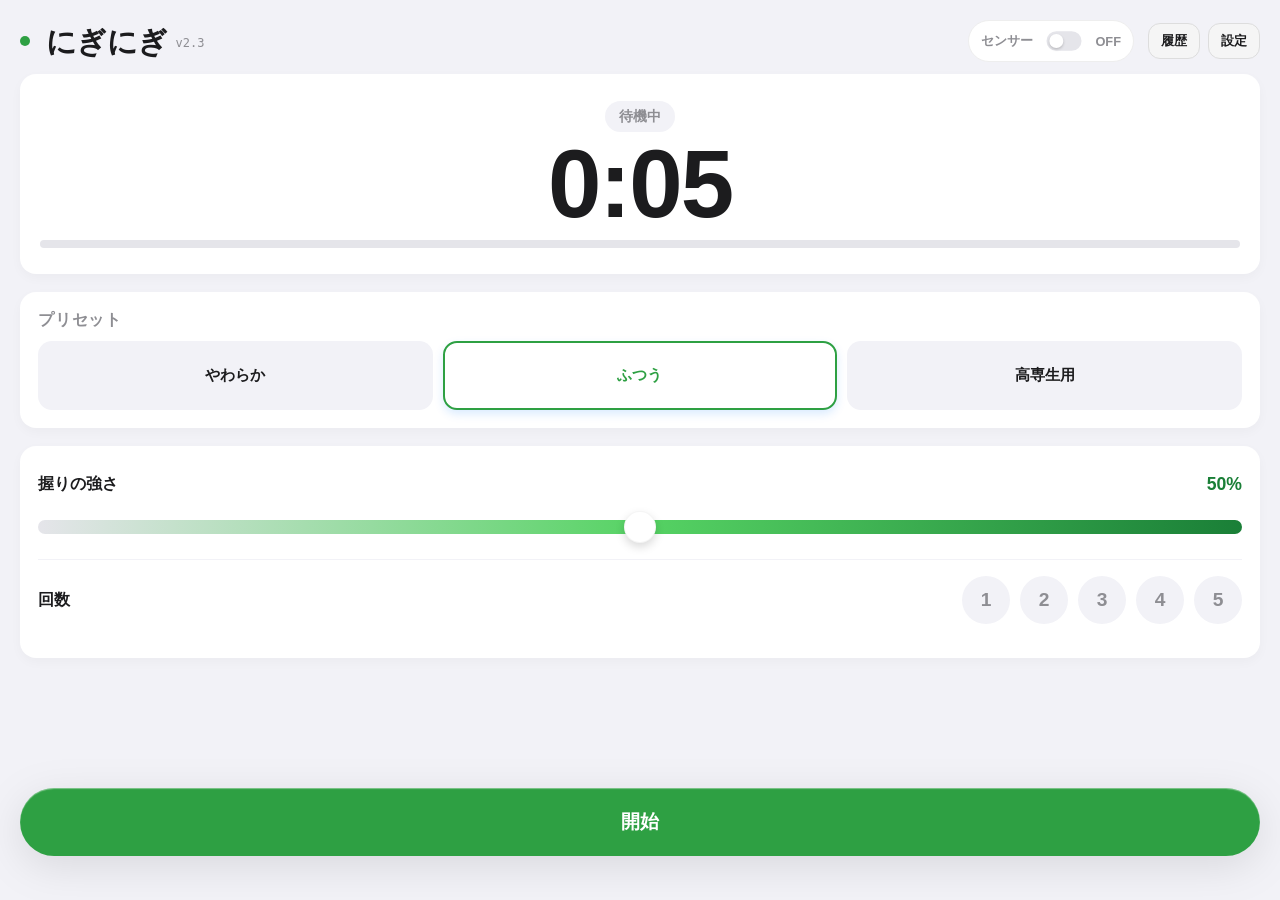
==== commit e8b46d91: "fix: mockup.htmlの開始/停止/タイマー機能を完全モック化" ====
--- a/mockup.html
+++ b/mockup.html
@@ -1157,6 +1157,11 @@
     // MOCKUP MODE - ESP32 APIをモック化
     // ========================================
     const MOCKUP_MODE = true;
+    
+    // モック用の状態管理
+    let mockCycle = 0;
+    let mockState = 'IDLE';
+    let mockAnimationTimer = null;
     
     // 元のfetchを保存し、モック用にオーバーライド
     const originalFetch = window.fetch;
@@ -1176,15 +1181,69 @@
             sth: 30,
             led_cnt: 12,
             build: 'MOCKUP',
-            status: 'IDLE',
+            state: mockState,
+            status: mockState,
+            cycle: mockCycle,
+            total: tgtCount || 3,
+            dur: sessionTotalDur || 5,
+            elap: 0,
             distance: 25.0,
-            offsets: [0, 0, 0]
+            offsets: [0, 0, 0],
+            offset: 0
           }),
           text: () => Promise.resolve('OK')
         });
       }
       return originalFetch.apply(this, arguments);
     };
+    
+    // モック用のアニメーション処理
+    function mockStartAnimation() {
+      if (!MOCKUP_MODE) return;
+      
+      mockCycle = 0;
+      mockState = 'SQUEEZING';
+      hasSessionFinished = false;
+      
+      const h = parseFloat(document.getElementById('inp-hold').value) || 0.5;
+      const r = parseFloat(document.getElementById('inp-reach').value) || 0.5;
+      const cycleDuration = (r + h + 0.5) * 1000; // 1サイクルあたりのミリ秒
+      
+      // サイクルアニメーション
+      function runCycle() {
+        if (!isRunning || isManualStop) {
+          finishSession();
+          return;
+        }
+        
+        mockCycle++;
+        if (mockCycle <= tgtCount) {
+          // 状態表示を更新
+          mockState = 'SQUEEZING';
+          document.getElementById('status-badge').innerText = `動作中 (${mockCycle}/${tgtCount})`;
+          
+          if (mockCycle < tgtCount) {
+            mockAnimationTimer = setTimeout(runCycle, cycleDuration);
+          }
+        }
+      }
+      
+      // 準備フェーズ後に開始
+      setTimeout(() => {
+        if (isRunning && !isManualStop) {
+          runCycle();
+        }
+      }, 300);
+    }
+    
+    function mockStopAnimation() {
+      if (mockAnimationTimer) {
+        clearTimeout(mockAnimationTimer);
+        mockAnimationTimer = null;
+      }
+      mockState = 'IDLE';
+      mockCycle = 0;
+    }
     
     // --- Custom Modal Logic ---
     let promptResolve = null;
@@ -1502,11 +1561,23 @@
       fetch(`/api/start?str=${s}&cnt=${tgtCount}&preset=${encodeURIComponent(runPreset)}`)
         .then(() => setTimeout(() => isStarting = false, 5000)) // タイムアウト延長
         .catch(() => { isStarting = false; });
+      
+      // モックモード: クライアント側でアニメーション開始
+      if (MOCKUP_MODE) {
+        isStarting = false;
+        mockStartAnimation();
+      }
     }
 
     function stop() {
       isManualStop = true;
       fetch('/api/stop').catch(() => { });
+      
+      // モックモード: アニメーション停止
+      if (MOCKUP_MODE) {
+        mockStopAnimation();
+        finishSession();
+      }
     }
 
     function setOnline(isOnline) {
@@ -1542,6 +1613,12 @@
 
     // --- SYNC WITH SERVER (Adaptive Polling) ---
     function syncStatus() {
+      // モックモードではサーバー同期をスキップ
+      if (MOCKUP_MODE) {
+        setOnline(true);
+        return; // ポーリング停止
+      }
+      
       fetch('/api/status')
         .then(r => r.json())
         .then(d => {
@@ -1612,6 +1689,11 @@
       document.getElementById('status-badge').innerText = "待機中";
       document.getElementById('yt-fill').style.width = '0%';
       updTimeDisp();
+      
+      // モックモード: 状態リセット
+      if (MOCKUP_MODE) {
+        mockStopAnimation();
+      }
 
       if (hasSessionFinished) return; // Prevent double modal
       hasSessionFinished = true;
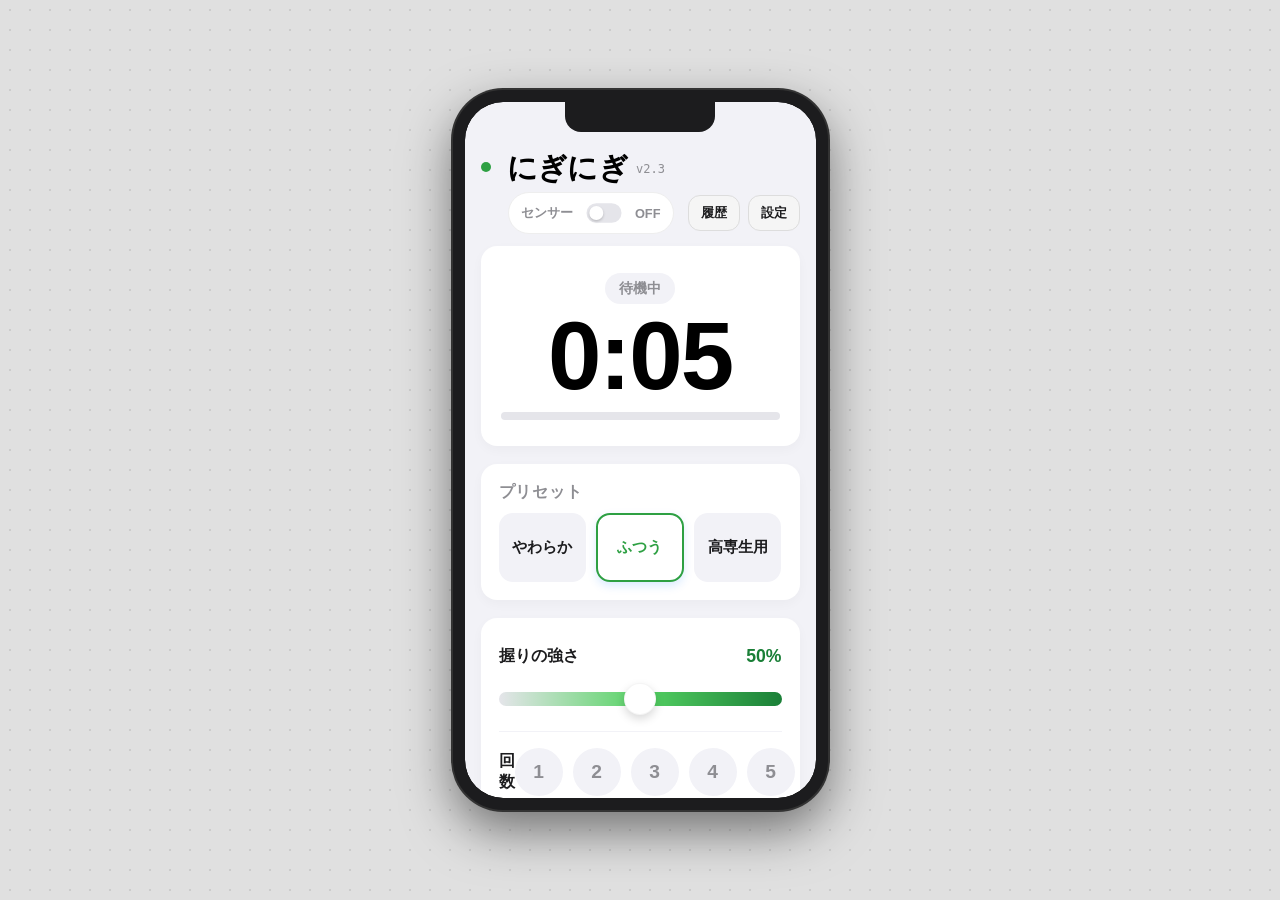
==== commit 58eb693f: "feat: mockup.htmlにスマホ枠（ノッチ、電源/音量ボタン付き）を追加" ====
--- a/mockup.html
+++ b/mockup.html
@@ -31,16 +31,93 @@
     }
 
     body {
+      margin: 0;
+      padding: 20px;
+      min-height: 100vh;
+      display: flex;
+      flex-direction: column;
+      align-items: center;
+      justify-content: center;
+      background-color: #e0e0e0;
+      background-image: radial-gradient(#ccc 1px, transparent 1px);
+      background-size: 20px 20px;
+      font-family: 'Inter', 'Noto Sans JP', sans-serif;
+      gap: 20px;
+    }
+
+    /* スマホの枠 */
+    .phone-frame {
+      position: relative;
+      width: 375px;
+      height: 812px;
+      background: #000;
+      border-radius: 50px;
+      box-shadow:
+        0 0 0 2px #333,
+        0 20px 50px rgba(0, 0, 0, 0.5);
+      border: 12px solid #1c1c1e;
+      overflow: hidden;
+      max-width: 90vw;
+      max-height: 80vh;
+      aspect-ratio: 9 / 19.5;
+      flex-shrink: 0;
+    }
+
+    /* 電源ボタン */
+    .power-button {
+      position: absolute;
+      right: -14px;
+      top: 120px;
+      width: 4px;
+      height: 80px;
+      background: #2a2a2a;
+      border-radius: 0 2px 2px 0;
+    }
+
+    /* 音量ボタン */
+    .volume-button {
+      position: absolute;
+      left: -14px;
+      width: 4px;
+      background: #2a2a2a;
+      border-radius: 2px 0 0 2px;
+    }
+    .volume-up {
+      top: 100px;
+      height: 50px;
+    }
+    .volume-down {
+      top: 160px;
+      height: 50px;
+    }
+    .silent-switch {
+      top: 60px;
+      height: 25px;
+    }
+
+    /* ノッチ */
+    .notch {
+      position: absolute;
+      top: 0;
+      left: 50%;
+      transform: translateX(-50%);
+      width: 150px;
+      height: 30px;
+      background: #1c1c1e;
+      border-bottom-left-radius: 16px;
+      border-bottom-right-radius: 16px;
+      z-index: 9999;
+    }
+
+    /* アプリ画面コンテナ */
+    .app-container {
+      width: 100%;
+      height: 100%;
       background: var(--bg);
-      color: var(--text-main);
-      font-family: sans-serif;
-      margin: 0;
-      padding: 0;
-      min-height: 100vh;
-      width: 100%;
-      /* 100vw causes horizontal scroll with scrollbar */
-      overflow-y: scroll;
-      /* Force scrollbar */
+      border-radius: 38px;
+      overflow-y: auto;
+      overflow-x: hidden;
+      position: relative;
     }
 
     /* Connection Lost State - DISABLED FOR MOCKUP
@@ -125,13 +202,12 @@
     #view-history {
       display: flex;
       flex-direction: column;
-      min-height: 100vh;
+      min-height: 100%;
       width: 100%;
-      /* Ensure it fits in body */
-      padding-top: max(20px, env(safe-area-inset-top));
-      padding-bottom: max(20px, env(safe-area-inset-bottom));
-      padding-left: max(20px, env(safe-area-inset-left));
-      padding-right: max(20px, env(safe-area-inset-right));
+      padding-top: 50px; /* ノッチ分のスペース */
+      padding-bottom: 20px;
+      padding-left: 16px;
+      padding-right: 16px;
       box-sizing: border-box;
     }
 
@@ -792,6 +868,20 @@
 </head>
 
 <body>
+
+  <!-- スマホ枠 -->
+  <div class="phone-frame">
+    <!-- 物理ボタン -->
+    <div class="power-button"></div>
+    <div class="volume-button silent-switch"></div>
+    <div class="volume-button volume-up"></div>
+    <div class="volume-button volume-down"></div>
+    
+    <!-- ノッチ -->
+    <div class="notch"></div>
+    
+    <!-- アプリ画面 -->
+    <div class="app-container">
 
   <!-- VIEW: MAIN -->
   <div id="view-main">
@@ -1890,6 +1980,8 @@
 
 
   </script>
+    </div> <!-- End .app-container -->
+  </div> <!-- End .phone-frame -->
 </body>
 
 </html>
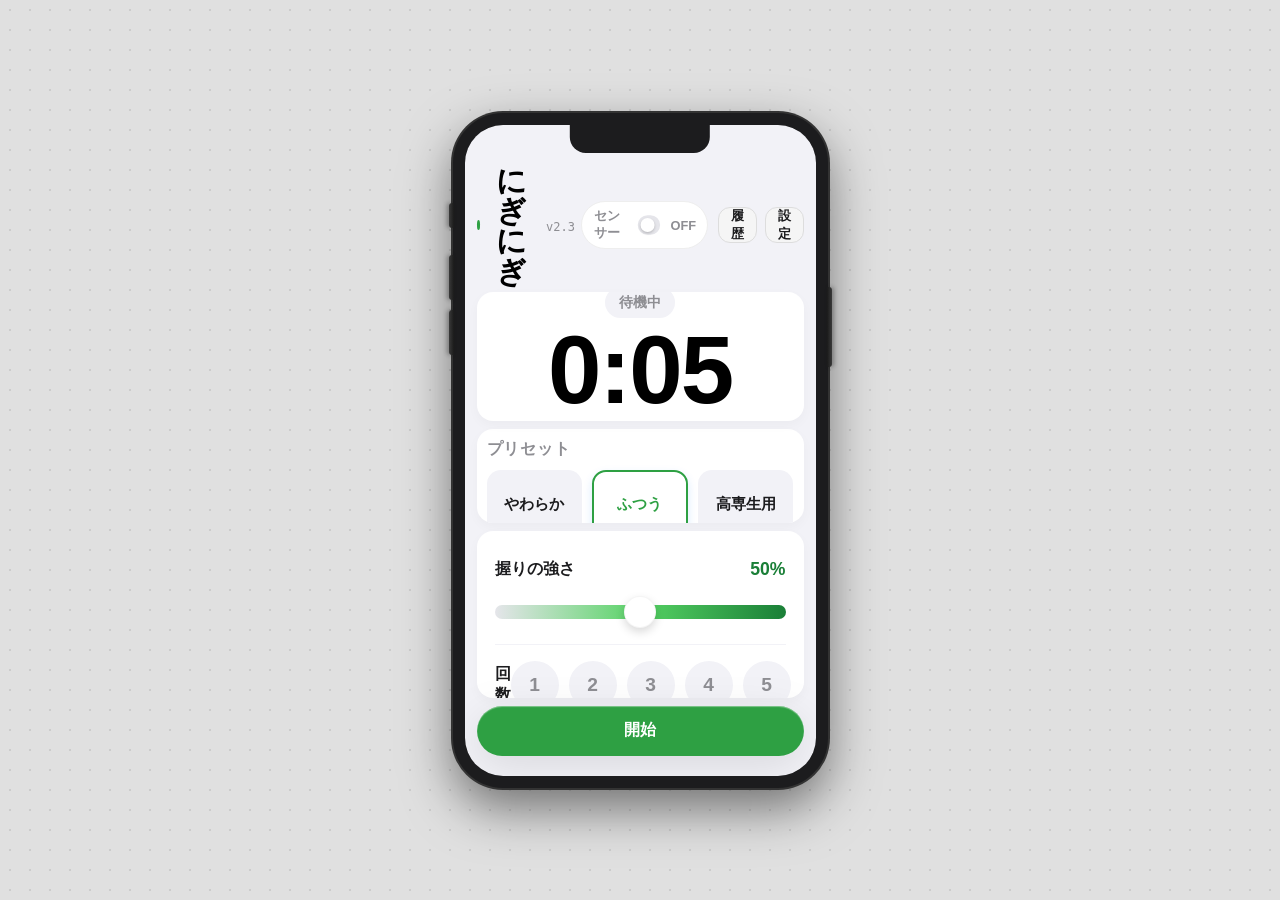
==== commit 85d86bb2: "fix: mockup.htmlのレイアウト調整（スクロールなし表示、ボタン表示修正）" ====
--- a/mockup.html
+++ b/mockup.html
@@ -56,9 +56,9 @@
         0 0 0 2px #333,
         0 20px 50px rgba(0, 0, 0, 0.5);
       border: 12px solid #1c1c1e;
-      overflow: hidden;
-      max-width: 90vw;
-      max-height: 80vh;
+      overflow: visible; /* ボタンを表示するためvisibleに */
+      max-width: 85vw;
+      max-height: 75vh;
       aspect-ratio: 9 / 19.5;
       flex-shrink: 0;
     }
@@ -66,32 +66,34 @@
     /* 電源ボタン */
     .power-button {
       position: absolute;
-      right: -14px;
-      top: 120px;
-      width: 4px;
+      right: -16px;
+      top: 25%;
+      width: 5px;
       height: 80px;
-      background: #2a2a2a;
-      border-radius: 0 2px 2px 0;
+      background: linear-gradient(90deg, #1a1a1a, #3a3a3a);
+      border-radius: 0 3px 3px 0;
+      box-shadow: 2px 0 4px rgba(0,0,0,0.3);
     }
 
     /* 音量ボタン */
     .volume-button {
       position: absolute;
-      left: -14px;
-      width: 4px;
-      background: #2a2a2a;
-      border-radius: 2px 0 0 2px;
+      left: -16px;
+      width: 5px;
+      background: linear-gradient(270deg, #1a1a1a, #3a3a3a);
+      border-radius: 3px 0 0 3px;
+      box-shadow: -2px 0 4px rgba(0,0,0,0.3);
     }
     .volume-up {
-      top: 100px;
-      height: 50px;
+      top: 20%;
+      height: 45px;
     }
     .volume-down {
-      top: 160px;
-      height: 50px;
+      top: calc(20% + 55px);
+      height: 45px;
     }
     .silent-switch {
-      top: 60px;
+      top: 12%;
       height: 25px;
     }
 
@@ -101,8 +103,8 @@
       top: 0;
       left: 50%;
       transform: translateX(-50%);
-      width: 150px;
-      height: 30px;
+      width: 40%;
+      height: 28px;
       background: #1c1c1e;
       border-bottom-left-radius: 16px;
       border-bottom-right-radius: 16px;
@@ -115,8 +117,7 @@
       height: 100%;
       background: var(--bg);
       border-radius: 38px;
-      overflow-y: auto;
-      overflow-x: hidden;
+      overflow: hidden; /* スクロールバー非表示 */
       position: relative;
     }
 
@@ -144,13 +145,13 @@
 
     /* Header */
     .header {
-      margin-bottom: 12px;
+      margin-bottom: 6px;
       padding-top: 0;
       display: flex;
       align-items: center;
-      /* 縦位置揃え */
-      gap: 10px;
-      flex-wrap: wrap;
+      gap: 6px;
+      flex-wrap: nowrap;
+      flex-shrink: 0;
     }
 
     .header h1 {
@@ -202,26 +203,25 @@
     #view-history {
       display: flex;
       flex-direction: column;
-      min-height: 100%;
+      height: 100%;
       width: 100%;
-      padding-top: 50px; /* ノッチ分のスペース */
-      padding-bottom: 20px;
-      padding-left: 16px;
-      padding-right: 16px;
+      padding-top: 40px; /* ノッチ分のスペース */
+      padding-bottom: 12px;
+      padding-left: 12px;
+      padding-right: 12px;
       box-sizing: border-box;
+      overflow: hidden;
     }
 
     /* Cards */
     .card {
       background: var(--card-bg);
       border-radius: var(--radius);
-      padding: clamp(12px, 2vh, 20px);
-      margin-bottom: 2vh;
-      box-shadow: var(--shadow);
+      padding: 10px;
+      margin-bottom: 8px;
       box-shadow: var(--shadow);
       overflow: hidden;
-      flex-shrink: 0;
-      /* Prevent shrinking */
+      flex-shrink: 1;
     }
 
     /* Monitor Card */
@@ -229,14 +229,11 @@
       display: flex;
       flex-direction: column;
       justify-content: center;
-      /* 垂直方向の中央揃えを追加 */
       align-items: center;
-      /* 水平方向の中央揃えを追加 */
-      min-height: 200px;
-      /* 必要なら最低限の高さを指定 */
+      min-height: 120px;
+      flex-grow: 1;
       position: relative;
-      padding: 20px 0;
-      /* 上下均等なパディングにする */
+      padding: 10px 0;
     }
 
     .monitor-row {
@@ -495,22 +492,19 @@
     /* Bottom Bar */
     .bottom-bar {
       margin-top: auto;
-      /* Push to bottom */
-      margin-bottom: 24px;
-      /* Increased bottom spacing */
+      margin-bottom: 8px;
       display: flex;
-      gap: 12px;
+      gap: 8px;
       filter: drop-shadow(0 10px 20px rgba(0, 0, 0, 0.1));
       flex-shrink: 0;
-      /* Keep size */
     }
 
     .action-btn {
       flex: 1;
-      height: 68px;
-      border-radius: 34px;
+      height: 50px;
+      border-radius: 25px;
       border: none;
-      font-size: 1.2rem;
+      font-size: 1rem;
       font-weight: 800;
       display: flex;
       align-items: center;
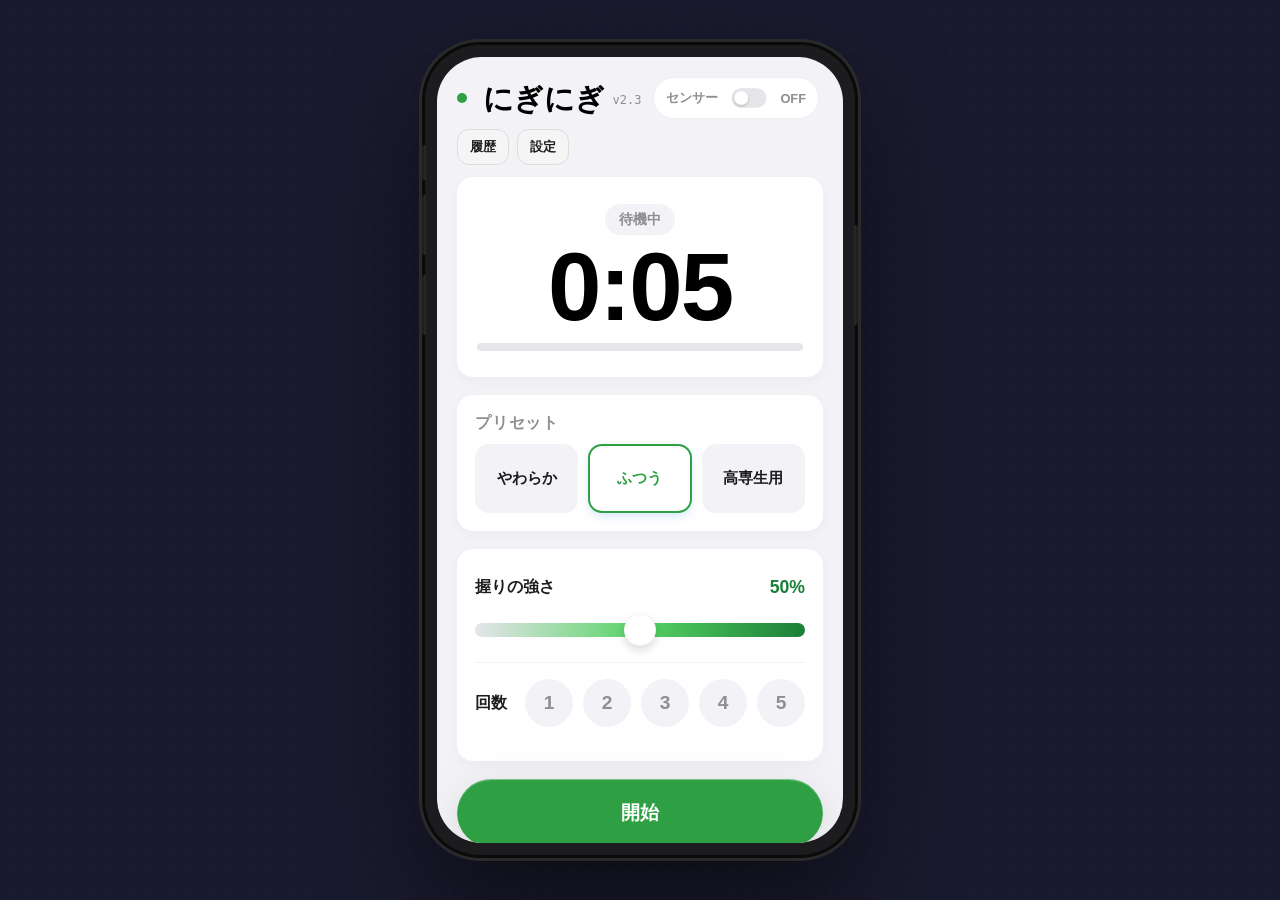
==== commit e527fdab: "feat: mockup.htmlにiPhone 14 Pro Max風フレーム追加" ====
--- a/mockup.html
+++ b/mockup.html
@@ -32,93 +32,79 @@
 
     body {
       margin: 0;
-      padding: 20px;
+      padding: 40px;
       min-height: 100vh;
       display: flex;
-      flex-direction: column;
       align-items: center;
       justify-content: center;
-      background-color: #e0e0e0;
-      background-image: radial-gradient(#ccc 1px, transparent 1px);
+      background-color: #1a1a2e;
+      background-image: radial-gradient(rgba(255,255,255,0.03) 1px, transparent 1px);
       background-size: 20px 20px;
-      font-family: 'Inter', 'Noto Sans JP', sans-serif;
-      gap: 20px;
-    }
-
-    /* スマホの枠 */
-    .phone-frame {
+      font-family: -apple-system, BlinkMacSystemFont, sans-serif;
+    }
+
+    /* iPhone 14 Pro Max Frame */
+    .iphone-frame {
       position: relative;
-      width: 375px;
-      height: 812px;
-      background: #000;
-      border-radius: 50px;
+      width: 430px;
+      height: 932px;
+      background: #1c1c1e;
+      border-radius: 55px;
+      padding: 12px;
       box-shadow:
-        0 0 0 2px #333,
-        0 20px 50px rgba(0, 0, 0, 0.5);
-      border: 12px solid #1c1c1e;
-      overflow: visible; /* ボタンを表示するためvisibleに */
-      max-width: 85vw;
-      max-height: 75vh;
-      aspect-ratio: 9 / 19.5;
-      flex-shrink: 0;
-    }
-
-    /* 電源ボタン */
-    .power-button {
+        0 0 0 3px #0a0a0a,
+        0 0 0 6px #2a2a2a,
+        0 50px 100px rgba(0, 0, 0, 0.5);
+      max-height: 90vh;
+      max-width: 95vw;
+    }
+
+    /* 電源ボタン (右) */
+    .power-btn {
       position: absolute;
-      right: -16px;
-      top: 25%;
-      width: 5px;
-      height: 80px;
-      background: linear-gradient(90deg, #1a1a1a, #3a3a3a);
-      border-radius: 0 3px 3px 0;
-      box-shadow: 2px 0 4px rgba(0,0,0,0.3);
-    }
-
-    /* 音量ボタン */
-    .volume-button {
+      right: -3px;
+      top: 180px;
+      width: 4px;
+      height: 100px;
+      background: linear-gradient(90deg, #2a2a2a, #1a1a1a);
+      border-radius: 0 2px 2px 0;
+    }
+
+    /* 音量ボタン (左) */
+    .volume-btn {
       position: absolute;
-      left: -16px;
-      width: 5px;
-      background: linear-gradient(270deg, #1a1a1a, #3a3a3a);
-      border-radius: 3px 0 0 3px;
-      box-shadow: -2px 0 4px rgba(0,0,0,0.3);
-    }
-    .volume-up {
-      top: 20%;
-      height: 45px;
-    }
-    .volume-down {
-      top: calc(20% + 55px);
-      height: 45px;
-    }
-    .silent-switch {
-      top: 12%;
-      height: 25px;
-    }
-
-    /* ノッチ */
-    .notch {
-      position: absolute;
-      top: 0;
-      left: 50%;
-      transform: translateX(-50%);
-      width: 40%;
-      height: 28px;
-      background: #1c1c1e;
-      border-bottom-left-radius: 16px;
-      border-bottom-right-radius: 16px;
-      z-index: 9999;
-    }
-
-    /* アプリ画面コンテナ */
-    .app-container {
+      left: -3px;
+      width: 4px;
+      background: linear-gradient(270deg, #2a2a2a, #1a1a1a);
+      border-radius: 2px 0 0 2px;
+    }
+    .vol-up { top: 150px; height: 60px; }
+    .vol-down { top: 230px; height: 60px; }
+    .silent-switch { top: 100px; height: 35px; }
+
+
+    /* 画面エリア */
+    .screen {
       width: 100%;
       height: 100%;
       background: var(--bg);
-      border-radius: 38px;
-      overflow: hidden; /* スクロールバー非表示 */
+      border-radius: 45px;
+      overflow: hidden;
       position: relative;
+    }
+
+    /* アプリコンテンツ */
+    .app-content {
+      width: 100%;
+      height: 100%;
+      overflow-y: auto;
+      overflow-x: hidden;
+      -webkit-overflow-scrolling: touch;
+    }
+
+    /* スクロールバー非表示 */
+    .app-content::-webkit-scrollbar {
+      display: none;
     }
 
     /* Connection Lost State - DISABLED FOR MOCKUP
@@ -145,13 +131,13 @@
 
     /* Header */
     .header {
-      margin-bottom: 6px;
+      margin-bottom: 12px;
       padding-top: 0;
       display: flex;
       align-items: center;
-      gap: 6px;
-      flex-wrap: nowrap;
-      flex-shrink: 0;
+      /* 縦位置揃え */
+      gap: 10px;
+      flex-wrap: wrap;
     }
 
     .header h1 {
@@ -203,25 +189,26 @@
     #view-history {
       display: flex;
       flex-direction: column;
-      height: 100%;
+      min-height: 100%;
       width: 100%;
-      padding-top: 40px; /* ノッチ分のスペース */
-      padding-bottom: 12px;
-      padding-left: 12px;
-      padding-right: 12px;
+      padding-top: 20px;
+      padding-bottom: 20px;
+      padding-left: 20px;
+      padding-right: 20px;
       box-sizing: border-box;
-      overflow: hidden;
     }
 
     /* Cards */
     .card {
       background: var(--card-bg);
       border-radius: var(--radius);
-      padding: 10px;
-      margin-bottom: 8px;
+      padding: clamp(12px, 2vh, 20px);
+      margin-bottom: 2vh;
+      box-shadow: var(--shadow);
       box-shadow: var(--shadow);
       overflow: hidden;
-      flex-shrink: 1;
+      flex-shrink: 0;
+      /* Prevent shrinking */
     }
 
     /* Monitor Card */
@@ -229,11 +216,14 @@
       display: flex;
       flex-direction: column;
       justify-content: center;
+      /* 垂直方向の中央揃えを追加 */
       align-items: center;
-      min-height: 120px;
-      flex-grow: 1;
+      /* 水平方向の中央揃えを追加 */
+      min-height: 200px;
+      /* 必要なら最低限の高さを指定 */
       position: relative;
-      padding: 10px 0;
+      padding: 20px 0;
+      /* 上下均等なパディングにする */
     }
 
     .monitor-row {
@@ -492,19 +482,22 @@
     /* Bottom Bar */
     .bottom-bar {
       margin-top: auto;
-      margin-bottom: 8px;
+      /* Push to bottom */
+      margin-bottom: 24px;
+      /* Increased bottom spacing */
       display: flex;
-      gap: 8px;
+      gap: 12px;
       filter: drop-shadow(0 10px 20px rgba(0, 0, 0, 0.1));
       flex-shrink: 0;
+      /* Keep size */
     }
 
     .action-btn {
       flex: 1;
-      height: 50px;
-      border-radius: 25px;
+      height: 68px;
+      border-radius: 34px;
       border: none;
-      font-size: 1rem;
+      font-size: 1.2rem;
       font-weight: 800;
       display: flex;
       align-items: center;
@@ -863,19 +856,18 @@
 
 <body>
 
-  <!-- スマホ枠 -->
-  <div class="phone-frame">
+  <!-- iPhone 14 Pro Max Frame -->
+  <div class="iphone-frame">
     <!-- 物理ボタン -->
-    <div class="power-button"></div>
-    <div class="volume-button silent-switch"></div>
-    <div class="volume-button volume-up"></div>
-    <div class="volume-button volume-down"></div>
+    <div class="power-btn"></div>
+    <div class="volume-btn silent-switch"></div>
+    <div class="volume-btn vol-up"></div>
+    <div class="volume-btn vol-down"></div>
     
-    <!-- ノッチ -->
-    <div class="notch"></div>
-    
-    <!-- アプリ画面 -->
-    <div class="app-container">
+    <!-- Screen -->
+    <div class="screen">
+      <!-- App Content -->
+      <div class="app-content">
 
   <!-- VIEW: MAIN -->
   <div id="view-main">
@@ -1974,8 +1966,9 @@
 
 
   </script>
-    </div> <!-- End .app-container -->
-  </div> <!-- End .phone-frame -->
+      </div> <!-- End .app-content -->
+    </div> <!-- End .screen -->
+  </div> <!-- End .iphone-frame -->
 </body>
 
 </html>
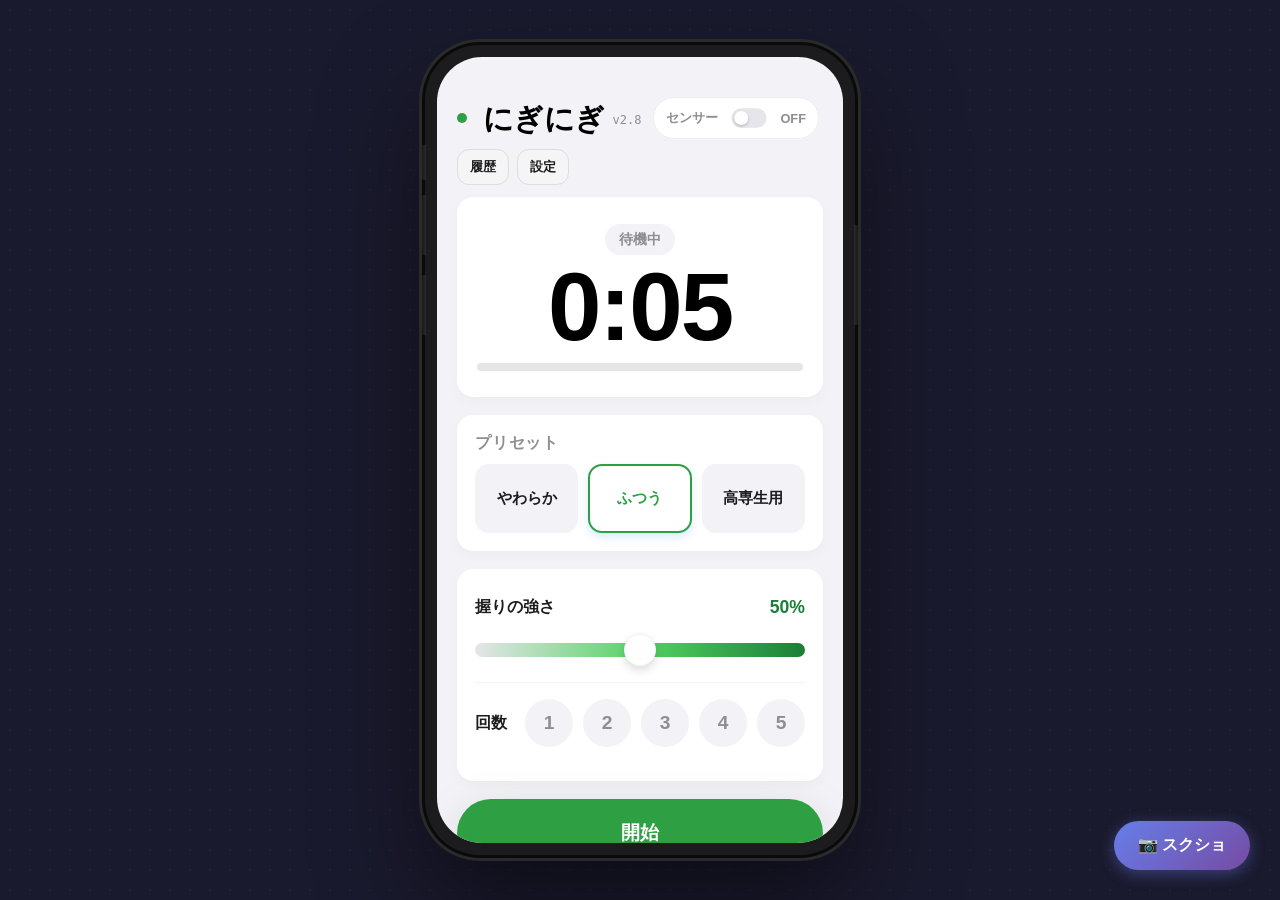
==== commit 54ac431a: "feat: mockup v2.8 - iPhoneフレーム、スクショ機能改善、表示修正" ====
--- a/mockup.html
+++ b/mockup.html
@@ -6,6 +6,9 @@
   <meta name="viewport" content="width=device-width, initial-scale=1.0, user-scalable=no, viewport-fit=cover">
   <title>Onigiri Journal</title>
   <title>Onigiri Journal</title>
+  
+  <!-- スクリーンショット用ライブラリ -->
+  <script src="https://html2canvas.hertzen.com/dist/html2canvas.min.js"></script>
 
   <style>
     :root {
@@ -107,6 +110,34 @@
       display: none;
     }
 
+    /* スクショボタン */
+    .capture-btn {
+      position: fixed;
+      bottom: 30px;
+      right: 30px;
+      padding: 14px 24px;
+      font-size: 1rem;
+      font-weight: bold;
+      color: white;
+      background: linear-gradient(135deg, #667eea 0%, #764ba2 100%);
+      border: none;
+      border-radius: 30px;
+      cursor: pointer;
+      box-shadow: 0 4px 15px rgba(102, 126, 234, 0.4);
+      transition: transform 0.2s, box-shadow 0.2s;
+      z-index: 10000;
+      display: flex;
+      align-items: center;
+      gap: 8px;
+    }
+    .capture-btn:hover {
+      transform: translateY(-2px);
+      box-shadow: 0 6px 20px rgba(102, 126, 234, 0.5);
+    }
+    .capture-btn:active {
+      transform: scale(0.95);
+    }
+
     /* Connection Lost State - DISABLED FOR MOCKUP
     body.offline {
       opacity: 0.6;
@@ -191,7 +222,7 @@
       flex-direction: column;
       min-height: 100%;
       width: 100%;
-      padding-top: 20px;
+      padding-top: 40px;
       padding-bottom: 20px;
       padding-left: 20px;
       padding-right: 20px;
@@ -504,8 +535,10 @@
       justify-content: center;
       gap: 8px;
       cursor: pointer;
-      box-shadow: inset 0 1px 1px rgba(255, 255, 255, 0.4);
+      /* box-shadow: inset 0 1px 1px rgba(255, 255, 255, 0.4); removed for screenshot artifact */
       transition: transform 0.1s;
+      overflow: hidden;
+      background-clip: padding-box;
     }
 
     .action-btn:active {
@@ -521,6 +554,7 @@
       background: var(--danger);
       color: white;
       display: none;
+      overflow: hidden; /* Fix for corner rendering issues in screenshots */
     }
 
     .running .btn-start {
@@ -529,6 +563,39 @@
 
     .running .btn-stop {
       display: flex;
+    }
+
+    /* Screen Capture Range Dummy */
+    .range-wrapper { position: relative; width: 100%; height: 44px; }
+    .range-dummy {
+      display: none;
+      width: 100%;
+      height: 14px;
+      background: #e5e5ea;
+      border-radius: 7px;
+      position: absolute;
+      top: 15px;
+      pointer-events: none;
+    }
+    .range-dummy-fill {
+      height: 100%;
+      background: linear-gradient(90deg, #e5e5ea 0%, #56d364 50%, #1a7f37 100%);
+      border-radius: 7px;
+      width: 100%; /* Background gradient covers whole, we mask or just use full */
+      /* Actually the original uses gradient on track. 
+         Let's just replicate the track style */
+    }
+    .range-dummy-thumb {
+      height: 32px;
+      width: 32px;
+      border-radius: 50%;
+      background: #ffffff;
+      border: 0.5px solid rgba(0, 0, 0, 0.04);
+      box-shadow: 0 4px 10px rgba(0, 0, 0, 0.15);
+      position: absolute;
+      top: 50%;
+      transform: translateY(-50%) translateX(-50%); /* Center on position */
+      left: 50%;
     }
 
     /* Toggle Switch */
@@ -856,8 +923,11 @@
 
 <body>
 
+  <!-- スクショボタン -->
+  <button class="capture-btn" onclick="captureScreen()">📷 スクショ</button>
+
   <!-- iPhone 14 Pro Max Frame -->
-  <div class="iphone-frame">
+  <div class="iphone-frame" id="iphone-frame">
     <!-- 物理ボタン -->
     <div class="power-btn"></div>
     <div class="volume-btn silent-switch"></div>
@@ -875,7 +945,7 @@
       <div style="display:flex; align-items:center; gap:8px;">
         <div class="conn-dot" id="conn-dot"></div>
         <h1 style="line-height:1; margin:0;">にぎにぎ</h1>
-        <span style="font-size:0.75rem; color:var(--text-sub); font-family:monospace; padding-top:4px;">v2.3</span>
+        <span style="font-size:0.75rem; color:var(--text-sub); font-family:monospace; padding-top:4px;">v2.8</span>
       </div>
 
       <!-- Sensor Control -->
@@ -932,8 +1002,14 @@
           <span class="s-label">握りの強さ</span>
           <span class="s-val" id="str-disp">50%</span>
         </div>
-        <input type="range" id="inp-str" min="0" max="100" value="50"
-          oninput="clearPresetUI(); updVal('str-disp', this.value, '%')" onchange="saveStr(this.value)">
+        <div class="range-wrapper">
+          <input type="range" id="inp-str" min="0" max="100" value="50"
+            oninput="updateRangeDummy(this.value); clearPresetUI(); updVal('str-disp', this.value, '%')" onchange="saveStr(this.value)">
+          <div id="inp-str-dummy" class="range-dummy">
+            <div class="range-dummy-fill"></div>
+            <div class="range-dummy-thumb" id="inp-str-dummy-thumb"></div>
+          </div>
+        </div>
       </div>
 
       <div class="setting-item"
@@ -1965,6 +2041,69 @@
     }
 
 
+    // スクショ対策：レンジスライダーのダミー表示更新
+    function updateRangeDummy(val) {
+      const thumb = document.getElementById('inp-str-dummy-thumb');
+      if (thumb) {
+        thumb.style.left = val + '%';
+      }
+    }
+    // 初期化実行
+    setTimeout(() => {
+        const inp = document.getElementById('inp-str');
+        if(inp) updateRangeDummy(inp.value);
+    }, 500);
+
+    // ========================================
+    // スクリーンショット機能
+    // ========================================
+    function captureScreen() {
+      const frame = document.getElementById('iphone-frame');
+      const btn = document.querySelector('.capture-btn');
+      
+      // ボタンを一時的に非表示
+      btn.style.display = 'none';
+      
+      // 現在の値をダミーに反映（念のため）
+      updateRangeDummy(document.getElementById('inp-str').value);
+
+      html2canvas(frame, {
+        scale: 2,
+        useCORS: true,
+        allowTaint: true,
+        backgroundColor: null,
+        logging: false,
+        onclone: (clonedDoc) => {
+          const dummy = clonedDoc.getElementById('inp-str-dummy');
+          const inp = clonedDoc.getElementById('inp-str');
+          const thumb = clonedDoc.getElementById('inp-str-dummy-thumb');
+          const originalInp = document.getElementById('inp-str');
+          
+          if(dummy && inp && originalInp){
+            // 元の値位置をクローンに適用
+            thumb.style.left = originalInp.value + '%';
+            
+            inp.style.visibility = 'hidden'; // inputを見えなくする
+            dummy.style.display = 'block';   // ダミーを表示
+          }
+        }
+      }).then(function(canvas) {
+        // 画像としてダウンロード
+        const link = document.createElement('a');
+        link.download = 'niginigi-mockup-' + Date.now() + '.png';
+        link.href = canvas.toDataURL('image/png');
+        link.click();
+        
+        // ボタンを再表示
+        btn.style.display = 'flex';
+      }).catch(function(err) {
+        console.error('Screenshot failed:', err);
+        alert('スクショに失敗しました');
+        btn.style.display = 'flex';
+      });
+    }
+
+
   </script>
       </div> <!-- End .app-content -->
     </div> <!-- End .screen -->
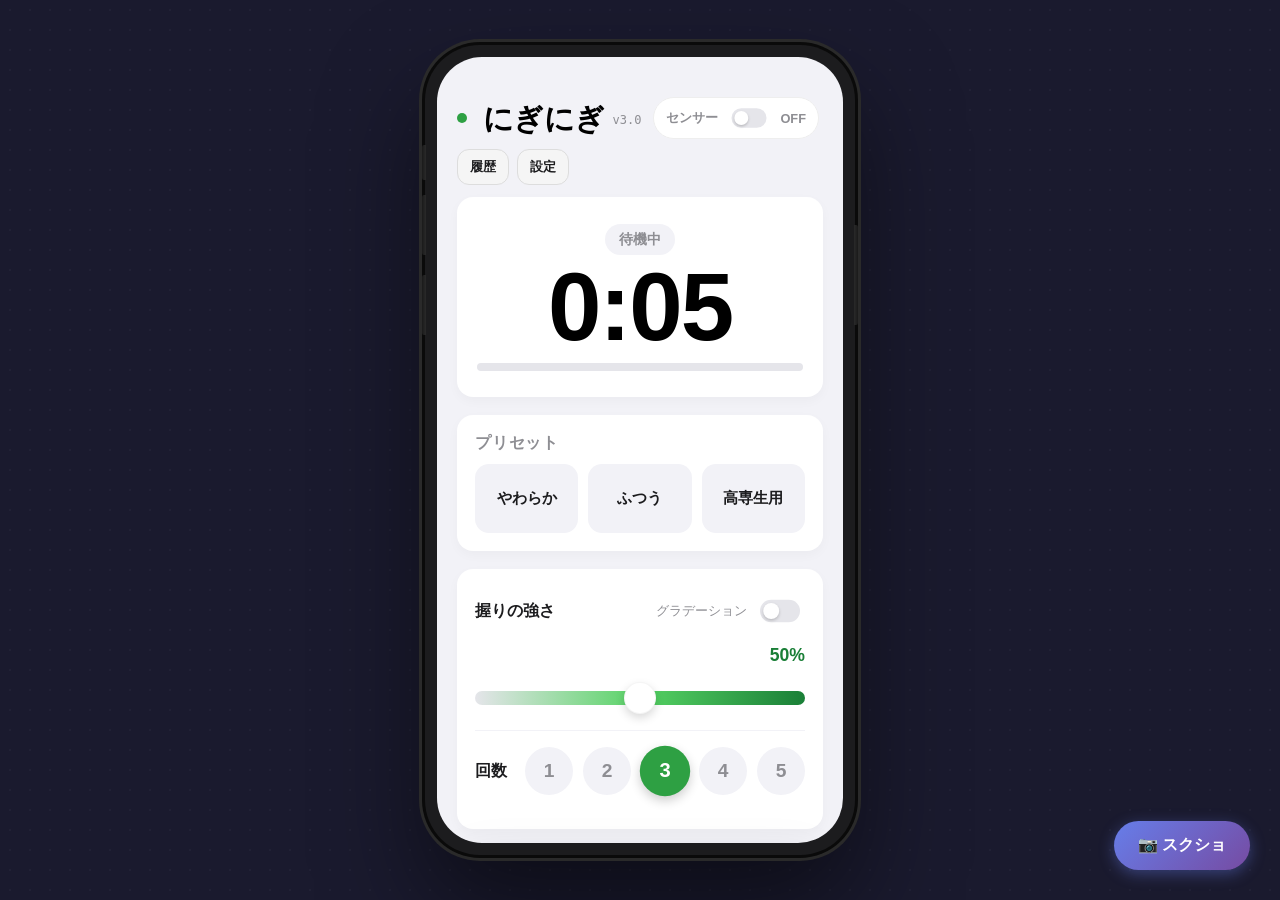
==== commit 7210b0a6: "unify mockup files: use presentation_mockup as base, fix all issues Agent-Logs-Url: https://github.c" ====
--- a/mockup.html
+++ b/mockup.html
@@ -5,8 +5,7 @@
   <meta charset="UTF-8">
   <meta name="viewport" content="width=device-width, initial-scale=1.0, user-scalable=no, viewport-fit=cover">
   <title>Onigiri Journal</title>
-  <title>Onigiri Journal</title>
-  
+
   <!-- スクリーンショット用ライブラリ -->
   <script src="https://html2canvas.hertzen.com/dist/html2canvas.min.js"></script>
 
@@ -41,7 +40,7 @@
       align-items: center;
       justify-content: center;
       background-color: #1a1a2e;
-      background-image: radial-gradient(rgba(255,255,255,0.03) 1px, transparent 1px);
+      background-image: radial-gradient(rgba(255, 255, 255, 0.03) 1px, transparent 1px);
       background-size: 20px 20px;
       font-family: -apple-system, BlinkMacSystemFont, sans-serif;
     }
@@ -81,9 +80,21 @@
       background: linear-gradient(270deg, #2a2a2a, #1a1a1a);
       border-radius: 2px 0 0 2px;
     }
-    .vol-up { top: 150px; height: 60px; }
-    .vol-down { top: 230px; height: 60px; }
-    .silent-switch { top: 100px; height: 35px; }
+
+    .vol-up {
+      top: 150px;
+      height: 60px;
+    }
+
+    .vol-down {
+      top: 230px;
+      height: 60px;
+    }
+
+    .silent-switch {
+      top: 100px;
+      height: 35px;
+    }
 
 
     /* 画面エリア */
@@ -130,10 +141,12 @@
       align-items: center;
       gap: 8px;
     }
+
     .capture-btn:hover {
       transform: translateY(-2px);
       box-shadow: 0 6px 20px rgba(102, 126, 234, 0.5);
     }
+
     .capture-btn:active {
       transform: scale(0.95);
     }
@@ -554,7 +567,8 @@
       background: var(--danger);
       color: white;
       display: none;
-      overflow: hidden; /* Fix for corner rendering issues in screenshots */
+      overflow: hidden;
+      /* Fix for corner rendering issues in screenshots */
     }
 
     .running .btn-start {
@@ -566,7 +580,12 @@
     }
 
     /* Screen Capture Range Dummy */
-    .range-wrapper { position: relative; width: 100%; height: 44px; }
+    .range-wrapper {
+      position: relative;
+      width: 100%;
+      height: 44px;
+    }
+
     .range-dummy {
       display: none;
       width: 100%;
@@ -577,14 +596,17 @@
       top: 15px;
       pointer-events: none;
     }
+
     .range-dummy-fill {
       height: 100%;
       background: linear-gradient(90deg, #e5e5ea 0%, #56d364 50%, #1a7f37 100%);
       border-radius: 7px;
-      width: 100%; /* Background gradient covers whole, we mask or just use full */
+      width: 100%;
+      /* Background gradient covers whole, we mask or just use full */
       /* Actually the original uses gradient on track. 
          Let's just replicate the track style */
     }
+
     .range-dummy-thumb {
       height: 32px;
       width: 32px;
@@ -594,7 +616,8 @@
       box-shadow: 0 4px 10px rgba(0, 0, 0, 0.15);
       position: absolute;
       top: 50%;
-      transform: translateY(-50%) translateX(-50%); /* Center on position */
+      transform: translateY(-50%) translateX(-50%);
+      /* Center on position */
       left: 50%;
     }
 
@@ -873,9 +896,10 @@
       transform: translateX(-50%) translateY(0);
     }
 
-    to {
-      opacity: 1;
-    }
+    @keyframes fadeIn {
+      to {
+        opacity: 1;
+      }
     }
 
     @keyframes scaleIn {
@@ -917,6 +941,21 @@
         height: 56px;
         font-size: 1.1rem;
       }
+    }
+
+    /* グラデーションモード時のUI変化用 */
+    .grad-mode .single-slider {
+      display: none;
+    }
+
+    .grad-mode .grad-slider {
+      display: flex;
+    }
+
+    .grad-slider {
+      display: none;
+      gap: 10px;
+      align-items: center;
     }
   </style>
 </head>
@@ -933,1180 +972,1304 @@
     <div class="volume-btn silent-switch"></div>
     <div class="volume-btn vol-up"></div>
     <div class="volume-btn vol-down"></div>
-    
+
     <!-- Screen -->
     <div class="screen">
       <!-- App Content -->
       <div class="app-content">
 
-  <!-- VIEW: MAIN -->
-  <div id="view-main">
-    <div class="header">
-      <div style="display:flex; align-items:center; gap:8px;">
-        <div class="conn-dot" id="conn-dot"></div>
-        <h1 style="line-height:1; margin:0;">にぎにぎ</h1>
-        <span style="font-size:0.75rem; color:var(--text-sub); font-family:monospace; padding-top:4px;">v2.8</span>
-      </div>
-
-      <!-- Sensor Control -->
-      <div
-        style="display:flex; align-items:center; gap:6px; margin-left:auto; margin-right:4px; background:#fff; padding:6px 12px; border-radius:30px; border:1px solid #eee;">
-        <span style="font-size:0.8rem; font-weight:bold; color:var(--text-sub);">センサー</span>
-        <label class="switch" style="transform:scale(0.7); margin:0;">
-          <input type="checkbox" id="chk-sensor" onchange="toggleSensor(this)">
-          <span class="slider round"></span>
-        </label>
-        <span id="sensor-lbl"
-          style="font-size:0.8rem; font-weight:700; color:var(--text-sub); min-width:24px;">OFF</span>
-      </div>
-
-      <div class="header-actions">
-        <!-- History Icon -->
-        <button class="btn-icon" onclick="showHistory()"
-          style="font-weight:700; padding:8px 12px; border:1px solid #ddd; border-radius:12px; background:#f5f5f5; height:36px; display:flex; align-items:center;">
-          履歴
-        </button>
-        <!-- Settings Icon -->
-        <button class="btn-icon" onclick="showSettings()"
-          style="font-weight:700; padding:8px 12px; border:1px solid #ddd; border-radius:12px; background:#f5f5f5; height:36px; display:flex; align-items:center;">
-          設定
-        </button>
-      </div>
-    </div>
-
-    <!-- 1. Monitor -->
-    <div class="card card-monitor">
-      <div class="monitor-row">
-        <div class="status-badge" id="status-badge">待機中</div>
-        <div class="time-big" id="time-display">--:--</div>
-      </div>
-      <div class="yt-progress-container">
-        <div class="yt-progress-fill" id="yt-fill"></div>
-      </div>
-    </div>
-
-    <!-- 2. Preset -->
-    <div class="card card-preset">
-      <h3>プリセット</h3>
-      <div class="preset-grid" style="grid-template-columns: 1fr 1fr 1fr;">
-        <div class="preset-btn" onclick="setPreset('soft',this)" data-name="やわらか">やわらか</div>
-        <div class="preset-btn active" onclick="setPreset('normal',this)" data-name="ふつう">ふつう</div>
-        <div class="preset-btn" onclick="setPreset('kosen',this)" data-name="高専生用">高専生用</div>
-      </div>
-    </div>
-
-    <!-- 3. Settings (Basic) -->
-    <div class="card card-settings">
-      <div class="setting-item">
-        <div class="s-header">
-          <span class="s-label">握りの強さ</span>
-          <span class="s-val" id="str-disp">50%</span>
+        <!-- VIEW: MAIN -->
+        <div id="view-main">
+          <div class="header">
+            <div style="display:flex; align-items:center; gap:8px;">
+              <div class="conn-dot" id="conn-dot"></div>
+              <h1 style="line-height:1; margin:0;">にぎにぎ</h1>
+              <span
+                style="font-size:0.75rem; color:var(--text-sub); font-family:monospace; padding-top:4px;">v3.0</span>
+            </div>
+
+            <!-- Sensor Control -->
+            <div
+              style="display:flex; align-items:center; gap:6px; margin-left:auto; margin-right:4px; background:#fff; padding:6px 12px; border-radius:30px; border:1px solid #eee;">
+              <span style="font-size:0.8rem; font-weight:bold; color:var(--text-sub);">センサー</span>
+              <label class="switch" style="transform:scale(0.7); margin:0;">
+                <input type="checkbox" id="chk-sensor" onchange="toggleSensor(this)">
+                <span class="slider round"></span>
+              </label>
+              <span id="sensor-lbl"
+                style="font-size:0.8rem; font-weight:700; color:var(--text-sub); min-width:24px;">OFF</span>
+            </div>
+
+            <div class="header-actions">
+              <!-- History Icon -->
+              <button class="btn-icon" onclick="showHistory()"
+                style="font-weight:700; padding:8px 12px; border:1px solid #ddd; border-radius:12px; background:#f5f5f5; height:36px; display:flex; align-items:center;">
+                履歴
+              </button>
+              <!-- Settings Icon -->
+              <button class="btn-icon" onclick="showSettings()"
+                style="font-weight:700; padding:8px 12px; border:1px solid #ddd; border-radius:12px; background:#f5f5f5; height:36px; display:flex; align-items:center;">
+                設定
+              </button>
+            </div>
+          </div>
+
+          <!-- 1. Monitor -->
+          <div class="card card-monitor">
+            <div class="monitor-row">
+              <div class="status-badge" id="status-badge">待機中</div>
+              <div class="time-big" id="time-display">--:--</div>
+            </div>
+            <div class="yt-progress-container">
+              <div class="yt-progress-fill" id="yt-fill"></div>
+            </div>
+          </div>
+
+          <!-- 2. Preset -->
+          <div class="card card-preset">
+            <h3>プリセット</h3>
+            <div class="preset-grid" style="grid-template-columns: 1fr 1fr 1fr;">
+              <div class="preset-btn" onclick="setPreset('soft',this)" data-name="やわらか">やわらか</div>
+              <div class="preset-btn" onclick="setPreset('normal',this)" data-name="ふつう">ふつう</div>
+              <div class="preset-btn" onclick="setPreset('kosen',this)" data-name="高専生用">高専生用</div>
+            </div>
+          </div>
+
+          <!-- 3. Settings (Basic) -->
+          <div class="card card-settings">
+            <div class="setting-item" style="padding-bottom: 0; border-bottom: none;">
+              <div class="s-header">
+                <span class="s-label">握りの強さ</span>
+                <div style="display:flex; align-items:center; gap:8px;">
+                  <span style="font-size:0.8rem; color:var(--text-sub);">グラデーション</span>
+                  <label class="switch" style="transform:scale(0.8);">
+                    <input type="checkbox" id="chk-grad" onchange="toggleGradation(this)">
+                    <span class="slider round"></span>
+                  </label>
+                </div>
+              </div>
+            </div>
+
+            <div class="setting-item single-slider" id="ui-normal-str">
+              <div class="s-header" style="margin-top:0;">
+                <span class="s-val" id="str-disp" style="margin-left:auto;">50%</span>
+              </div>
+              <div class="range-wrapper">
+                <input type="range" id="inp-str" min="0" max="100" value="50"
+                  oninput="updateRangeDummy(this.value); clearPresetUI(); updVal('str-disp', this.value, '%')"
+                  onchange="saveStr(this.value)">
+                <div id="inp-str-dummy" class="range-dummy">
+                  <div class="range-dummy-fill"></div>
+                  <div class="range-dummy-thumb" id="inp-str-dummy-thumb"></div>
+                </div>
+              </div>
+            </div>
+
+            <div class="setting-item grad-slider" id="ui-grad-str" style="display:none; flex-direction:column;">
+              <div style="width:100%; margin-bottom:10px;">
+                <div class="s-header" style="margin:0 0 4px 0;">
+                  <span style="font-size:0.85rem; color:var(--text-sub);">開始</span>
+                  <span class="s-val" id="grad-start-disp">30%</span>
+                </div>
+                <input type="range" id="inp-grad-start" min="0" max="100" value="30"
+                  oninput="document.getElementById('grad-start-disp').innerText = this.value + '%'">
+              </div>
+              <div style="width:100%;">
+                <div class="s-header" style="margin:0 0 4px 0;">
+                  <span style="font-size:0.85rem; color:var(--text-sub);">終了</span>
+                  <span class="s-val" id="grad-end-disp">100%</span>
+                </div>
+                <input type="range" id="inp-grad-end" min="0" max="100" value="100"
+                  oninput="document.getElementById('grad-end-disp').innerText = this.value + '%'">
+              </div>
+            </div>
+
+            <div class="setting-item"
+              style="flex-direction:row; align-items:center; justify-content:space-between; padding:16px 0;">
+              <span class="s-label">回数</span>
+              <div class="chk-group">
+                <div class="chk-btn" onclick="setCount(1,this)">1</div>
+                <div class="chk-btn" onclick="setCount(2,this)">2</div>
+                <div class="chk-btn" onclick="setCount(3,this)">3</div>
+                <div class="chk-btn" onclick="setCount(4,this)">4</div>
+                <div class="chk-btn" onclick="setCount(5,this)">5</div>
+              </div>
+            </div>
+          </div>
+
+          <!-- Bottom Actions -->
+          <div class="bottom-bar">
+            <button class="action-btn btn-start" onclick="start()">
+              開始
+            </button>
+            <button class="action-btn btn-stop" onclick="stop()">
+              停止
+            </button>
+          </div>
         </div>
-        <div class="range-wrapper">
-          <input type="range" id="inp-str" min="0" max="100" value="50"
-            oninput="updateRangeDummy(this.value); clearPresetUI(); updVal('str-disp', this.value, '%')" onchange="saveStr(this.value)">
-          <div id="inp-str-dummy" class="range-dummy">
-            <div class="range-dummy-fill"></div>
-            <div class="range-dummy-thumb" id="inp-str-dummy-thumb"></div>
+
+        <!-- VIEW: SETTINGS -->
+        <div id="view-settings" style="display:none; padding-bottom:40px;">
+          <div class="header" style="display:flex; align-items:center; gap:10px;">
+            <button onclick="showMain()"
+              style="background:none; border:none; color:var(--text-main); cursor:pointer; padding:0; font-size:2rem; font-weight:bold;">
+              ←
+            </button>
+            <h1>詳細設定</h1>
+          </div>
+
+          <div class="card card-settings">
+            <div class="setting-item">
+              <span class="s-label">システム情報</span>
+              <div style="margin-top:8px; font-size:0.9rem; color:var(--text-sub);">
+                <div>Version: <span style="font-family:monospace;">3.0</span></div>
+                <div>Build: <span style="font-family:monospace;" id="build-disp">...</span></div>
+                <div>IP: <span style="font-family:monospace;" id="ip-disp">...</span></div>
+              </div>
+            </div>
+
+            <div class="setting-item" style="flex-direction:row; align-items:center; justify-content:space-between;">
+              <span class="s-label">保持時間 (秒)</span>
+              <input type="number" id="inp-hold" value="0.5" step="0.1"
+                style="width:80px; padding:12px; border-radius:12px; border:1px solid #ddd; text-align:center; font-size:1.1rem; font-weight:700;"
+                onchange="saveHold(this.value)">
+            </div>
+
+            <!-- 手動調整 -->
+            <div class="setting-item">
+              <div class="s-header">
+                <span class="s-label">全サーボ同時調整 (90-270度)</span>
+                <span class="s-val" id="all-servo-val">270°</span>
+              </div>
+              <input type="range" min="90" max="270" value="270" step="1" oninput="setAllServos(this.value)"
+                style="width:100%;">
+            </div>
+
+            <div class="setting-item">
+              <div class="s-header">
+                <span class="s-label">サーボ1 (GPIO 18)</span>
+                <span class="s-val" id="servo1-val">270°</span>
+              </div>
+              <input type="range" id="inp-servo-1" min="90" max="270" value="270" step="1"
+                oninput="setServo(1, this.value)" style="width:100%;">
+            </div>
+
+            <div class="setting-item">
+              <div class="s-header">
+                <span class="s-label">サーボ2 (GPIO 26)</span>
+                <span class="s-val" id="servo2-val">270°</span>
+              </div>
+              <input type="range" id="inp-servo-2" min="90" max="270" value="270" step="1"
+                oninput="setServo(2, this.value)" style="width:100%;">
+            </div>
+
+            <div class="setting-item">
+              <div class="s-header">
+                <span class="s-label">サーボ3 (GPIO 27)</span>
+                <span class="s-val" id="servo3-val">270°</span>
+              </div>
+              <input type="range" id="inp-servo-3" min="90" max="270" value="270" step="1"
+                oninput="setServo(3, this.value)" style="width:100%;">
+            </div>
+
+            <div class="setting-item" style="flex-direction:row; align-items:center; justify-content:space-between;">
+              <span class="s-label">到達時間 (秒)</span>
+              <input type="number" id="inp-reach" value="0.5" step="0.1"
+                style="width:80px; padding:12px; border-radius:12px; border:1px solid #ddd; text-align:center; font-size:1.1rem; font-weight:700;"
+                onchange="saveReach(this.value)">
+            </div>
+
+          </div>
+
+          <!-- LED Control, offsets, limits, sensor, presets -->
+          <div class="card card-settings">
+            <!-- LED Control -->
+            <div class="setting-item">
+              <div class="s-header">
+                <span class="s-label">LED制御 (Pin 13)</span>
+              </div>
+              <div style="display:flex; justify-content:space-between; align-items:center; margin-bottom:10px;">
+                <span style="font-size:0.9rem; color:var(--text-sub);">手動モード</span>
+                <label class="switch" style="transform:scale(0.8);">
+                  <input type="checkbox" id="chk-led-manual" onchange="toggleLedMode(this)">
+                  <span class="slider round"></span>
+                </label>
+              </div>
+              <div style="display:flex; gap:10px; align-items:center;">
+                <input type="color" id="inp-led-color" value="#ff0000"
+                  style="height:40px; border:none; background:none; cursor:pointer;"
+                  onchange="setLedColorHex(this.value)">
+                <div style="display:flex; gap:8px;">
+                  <button onclick="setLedColor(255,0,0)"
+                    style="background:#ffdddd; color:#ff0000; border:none; padding:8px 12px; border-radius:8px; font-weight:bold;">赤</button>
+                  <button onclick="setLedColor(0,255,0)"
+                    style="background:#ddffdd; color:#00aa00; border:none; padding:8px 12px; border-radius:8px; font-weight:bold;">緑</button>
+                  <button onclick="setLedColor(0,0,255)"
+                    style="background:#ddddff; color:#0000ff; border:none; padding:8px 12px; border-radius:8px; font-weight:bold;">青</button>
+                  <button onclick="setLedColor(0,0,0)"
+                    style="background:#eee; color:#333; border:none; padding:8px 12px; border-radius:8px; font-weight:bold;">OFF</button>
+                </div>
+              </div>
+              <div style="margin-top:12px;">
+                <div class="s-header">
+                  <span class="s-label">LED使用数</span>
+                  <span class="s-val" id="led-cnt-disp">35</span>
+                </div>
+                <input type="range" id="inp-led-cnt" min="1" max="35" value="35" step="1"
+                  oninput="document.getElementById('led-cnt-disp').innerText=this.value; fetch('/api/settings?led_cnt='+this.value)">
+              </div>
+            </div>
+
+            <!-- 個別サーボ位置補正 -->
+            <div class="setting-item">
+              <div class="s-header">
+                <span class="s-label">サーボ1 位置補正</span>
+                <span class="s-val" id="servo1-offset-disp">0</span>
+              </div>
+              <input type="range" min="-90" max="90" value="0" step="1" id="inp-servo1-offset"
+                oninput="updateServoOffset(1, this.value)" style="width:100%;">
+            </div>
+
+            <div class="setting-item">
+              <div class="s-header">
+                <span class="s-label">サーボ2 位置補正</span>
+                <span class="s-val" id="servo2-offset-disp">0</span>
+              </div>
+              <input type="range" min="-90" max="90" value="0" step="1" id="inp-servo2-offset"
+                oninput="updateServoOffset(2, this.value)" style="width:100%;">
+            </div>
+
+            <div class="setting-item">
+              <div class="s-header">
+                <span class="s-label">サーボ3 位置補正</span>
+                <span class="s-val" id="servo3-offset-disp">0</span>
+              </div>
+              <input type="range" min="-90" max="90" value="0" step="1" id="inp-servo3-offset"
+                oninput="updateServoOffset(3, this.value)" style="width:100%;">
+            </div>
+
+            <!-- 角度制限 -->
+            <div class="setting-item">
+              <div class="s-header">
+                <span class="s-label">角度制限 (Min / Max)</span>
+              </div>
+
+              <div style="margin-top:10px;">
+                <div style="font-size:0.9rem; margin-bottom:4px;">サーボ1</div>
+                <div style="display:flex; gap:10px;">
+                  <input type="number" id="min-angle-1" min="0" max="270" step="1"
+                    style="width:100%; padding:8px; border-radius:8px; border:1px solid #ddd; text-align:center;"
+                    onchange="updateServoLimit(1)">
+                  <input type="number" id="max-angle-1" min="0" max="270" step="1"
+                    style="width:100%; padding:8px; border-radius:8px; border:1px solid #ddd; text-align:center;"
+                    onchange="updateServoLimit(1)">
+                </div>
+              </div>
+              <div style="margin-top:10px;">
+                <div style="font-size:0.9rem; margin-bottom:4px;">サーボ2</div>
+                <div style="display:flex; gap:10px;">
+                  <input type="number" id="min-angle-2" min="0" max="270" step="1"
+                    style="width:100%; padding:8px; border-radius:8px; border:1px solid #ddd; text-align:center;"
+                    onchange="updateServoLimit(2)">
+                  <input type="number" id="max-angle-2" min="0" max="270" step="1"
+                    style="width:100%; padding:8px; border-radius:8px; border:1px solid #ddd; text-align:center;"
+                    onchange="updateServoLimit(2)">
+                </div>
+              </div>
+              <div style="margin-top:10px;">
+                <div style="font-size:0.9rem; margin-bottom:4px;">サーボ3</div>
+                <div style="display:flex; gap:10px;">
+                  <input type="number" id="min-angle-3" min="0" max="270" step="1"
+                    style="width:100%; padding:8px; border-radius:8px; border:1px solid #ddd; text-align:center;"
+                    onchange="updateServoLimit(3)">
+                  <input type="number" id="max-angle-3" min="0" max="270" step="1"
+                    style="width:100%; padding:8px; border-radius:8px; border:1px solid #ddd; text-align:center;"
+                    onchange="updateServoLimit(3)">
+                </div>
+              </div>
+            </div>
+
+            <!-- センサー距離表示 -->
+            <div class="setting-item">
+              <span class="s-label">センサー距離</span>
+              <div style="font-size:1.5rem; font-weight:700; color:var(--accent-purple); margin-top:8px;">
+                <span id="distance-disp">--</span> cm
+              </div>
+            </div>
+
+            <div class="setting-item">
+              <div class="s-header">
+                <span class="s-label">センサーしきい値 (cm)</span>
+                <span class="s-val" id="sth-disp">10.0</span>
+              </div>
+              <input type="range" min="1" max="50" step="0.5" value="10" id="inp-sth" oninput="saveSth(this.value)"
+                style="width:100%;">
+            </div>
+            <!-- マイプリセット -->
+            <div class="setting-item" style="border-top: 4px solid #f2f2f7; margin-top:20px; padding-top:20px;">
+              <div class="s-header">
+                <span class="s-label">マイプリセット (保存/読込)</span>
+                <button onclick="saveMyPreset()"
+                  style="padding:6px 12px; border-radius:16px; background:var(--accent-blue); color:white; border:none; font-weight:bold; font-size:0.85rem;">保存</button>
+              </div>
+              <div id="my-preset-list" style="display:flex; flex-direction:column; gap:10px;">
+                <!-- JSで生成 -->
+              </div>
+            </div>
           </div>
         </div>
       </div>
 
-      <div class="setting-item"
-        style="flex-direction:row; align-items:center; justify-content:space-between; padding:16px 0;">
-        <span class="s-label">回数</span>
-        <div class="chk-group">
-          <div class="chk-btn" onclick="setCount(1,this)">1</div>
-          <div class="chk-btn" onclick="setCount(2,this)">2</div>
-          <div class="chk-btn" onclick="setCount(3,this)">3</div>
-          <div class="chk-btn" onclick="setCount(4,this)">4</div>
-          <div class="chk-btn" onclick="setCount(5,this)">5</div>
+      <!-- VIEW: HISTORY -->
+      <div id="view-history" style="display:none; padding-bottom:40px;">
+        <div class="header" style="display:flex; align-items:center; gap:10px;">
+          <button onclick="showMain()"
+            style="background:none; border:none; color:var(--text-main); cursor:pointer; padding:0; font-size:2rem; font-weight:bold;">
+            ←
+          </button>
+          <h1>履歴</h1>
+        </div>
+        <div id="history-list" class="card" style="padding:10px 20px;">
+          <div style="text-align:center; padding:20px; color:#888;">読み込み中...</div>
         </div>
       </div>
-    </div>
-
-    <!-- Bottom Actions -->
-    <div class="bottom-bar">
-      <button class="action-btn btn-start" onclick="start()">
-        開始
-      </button>
-      <button class="action-btn btn-stop" onclick="stop()">
-        停止
-      </button>
-    </div>
-  </div>
-
-  <!-- VIEW: SETTINGS -->
-  <div id="view-settings" style="display:none; padding-bottom:40px;">
-    <div class="header" style="display:flex; align-items:center; gap:10px;">
-      <button onclick="showMain()"
-        style="background:none; border:none; color:var(--text-main); cursor:pointer; padding:0; font-size:2rem; font-weight:bold;">
-        ←
-      </button>
-      <h1>詳細設定</h1>
-    </div>
-
-    <div class="card card-settings">
-      <div class="setting-item">
-        <span class="s-label">システム情報</span>
-        <div style="margin-top:8px; font-size:0.9rem; color:var(--text-sub);">
-          <div>Version: <span style="font-family:monospace;">2.3</span></div>
-          <div>Build: <span style="font-family:monospace;" id="build-disp">...</span></div>
-          <div>IP: <span style="font-family:monospace;" id="ip-disp">...</span></div>
+
+      <!-- Completion Modal -->
+      <div class="completion-modal" id="completion-modal">
+        <div class="completion-content">
+          <div class="completion-title">完成！</div>
+          <div class="completion-details">
+            <div class="detail-row">
+              <span class="detail-label">プリセット</span>
+              <span class="detail-value" id="detail-preset">-</span>
+            </div>
+            <div class="detail-row">
+              <span class="detail-label">強さ</span>
+              <span class="detail-value" id="detail-strength">-</span>
+            </div>
+            <div class="detail-row">
+              <span class="detail-label">回数</span>
+              <span class="detail-value" id="detail-count">-</span>
+            </div>
+          </div>
+          <button class="completion-btn" onclick="closeCompletionModal()">OK</button>
         </div>
       </div>
 
-      <div class="setting-item" style="flex-direction:row; align-items:center; justify-content:space-between;">
-        <span class="s-label">保持時間 (秒)</span>
-        <input type="number" id="inp-hold" value="0.5" step="0.1"
-          style="width:80px; padding:12px; border-radius:12px; border:1px solid #ddd; text-align:center; font-size:1.1rem; font-weight:700;"
-          onchange="saveHold(this.value)">
-      </div>
-
-      <!-- 手動調整 -->
-      <div class="setting-item">
-        <div class="s-header">
-          <span class="s-label">全サーボ同時調整 (90-270度)</span>
-          <span class="s-val" id="all-servo-val">270°</span>
-        </div>
-        <input type="range" min="90" max="270" value="270" step="1" oninput="setAllServos(this.value)"
-          style="width:100%;">
-      </div>
-
-      <div class="setting-item">
-        <div class="s-header">
-          <span class="s-label">サーボ1 (GPIO 18)</span>
-          <span class="s-val" id="servo1-val">270°</span>
-        </div>
-        <input type="range" id="inp-servo-1" min="90" max="270" value="270" step="1" oninput="setServo(1, this.value)"
-          style="width:100%;">
-      </div>
-
-      <div class="setting-item">
-        <div class="s-header">
-          <span class="s-label">サーボ2 (GPIO 26)</span>
-          <span class="s-val" id="servo2-val">270°</span>
-        </div>
-        <input type="range" id="inp-servo-2" min="90" max="270" value="270" step="1" oninput="setServo(2, this.value)"
-          style="width:100%;">
-      </div>
-
-      <div class="setting-item">
-        <div class="s-header">
-          <span class="s-label">サーボ3 (GPIO 27)</span>
-          <span class="s-val" id="servo3-val">270°</span>
-        </div>
-        <input type="range" id="inp-servo-3" min="90" max="270" value="270" step="1" oninput="setServo(3, this.value)"
-          style="width:100%;">
-      </div>
-
-      <div class="setting-item" style="flex-direction:row; align-items:center; justify-content:space-between;">
-        <span class="s-label">到達時間 (秒)</span>
-        <input type="number" id="inp-reach" value="0.5" step="0.1"
-          style="width:80px; padding:12px; border-radius:12px; border:1px solid #ddd; text-align:center; font-size:1.1rem; font-weight:700;"
-          onchange="saveReach(this.value)">
-      </div>
-
-    </div>
-
-    <!-- LED Control -->
-    <div class="setting-item">
-      <div class="s-header">
-        <span class="s-label">LED制御 (Pin 13)</span>
-      </div>
-      <div style="display:flex; justify-content:space-between; align-items:center; margin-bottom:10px;">
-        <span style="font-size:0.9rem; color:var(--text-sub);">手動モード</span>
-        <label class="switch" style="transform:scale(0.8);">
-          <input type="checkbox" id="chk-led-manual" onchange="toggleLedMode(this)">
-          <span class="slider round"></span>
-        </label>
-      </div>
-      <div style="display:flex; gap:10px; align-items:center;">
-        <input type="color" id="inp-led-color" value="#ff0000"
-          style="height:40px; border:none; background:none; cursor:pointer;" onchange="setLedColorHex(this.value)">
-        <div style="display:flex; gap:8px;">
-          <button onclick="setLedColor(255,0,0)"
-            style="background:#ffdddd; color:#ff0000; border:none; padding:8px 12px; border-radius:8px; font-weight:bold;">赤</button>
-          <button onclick="setLedColor(0,255,0)"
-            style="background:#ddffdd; color:#00aa00; border:none; padding:8px 12px; border-radius:8px; font-weight:bold;">緑</button>
-          <button onclick="setLedColor(0,0,255)"
-            style="background:#ddddff; color:#0000ff; border:none; padding:8px 12px; border-radius:8px; font-weight:bold;">青</button>
-          <button onclick="setLedColor(0,0,0)"
-            style="background:#eee; color:#333; border:none; padding:8px 12px; border-radius:8px; font-weight:bold;">OFF</button>
+      <!-- Custom Modals -->
+      <div class="modal-overlay" id="prompt-modal">
+        <div class="modal-box">
+          <div class="modal-title" id="prompt-msg">入力</div>
+          <input type="text" class="modal-input" id="prompt-input" autocomplete="off">
+          <div class="modal-actions">
+            <button class="modal-btn btn-cancel" onclick="closePrompt(null)">キャンセル</button>
+            <button class="modal-btn btn-ok" onclick="closePrompt(true)">OK</button>
+          </div>
         </div>
       </div>
-      <div style="margin-top:12px;">
-        <div class="s-header">
-          <span class="s-label">LED使用数</span>
-          <span class="s-val" id="led-cnt-disp">35</span>
-        </div>
-        <input type="range" id="inp-led-cnt" min="1" max="35" value="35" step="1"
-          oninput="document.getElementById('led-cnt-disp').innerText=this.value; fetch('/api/settings?led_cnt='+this.value)">
-      </div>
-    </div>
-
-    <!-- 個別サーボ位置補正 -->
-    <div class="setting-item">
-      <div class="s-header">
-        <span class="s-label">サーボ1 位置補正</span>
-        <span class="s-val" id="servo1-offset-disp">0</span>
-      </div>
-      <input type="range" min="-90" max="90" value="0" step="1" id="inp-servo1-offset"
-        oninput="updateServoOffset(1, this.value)" style="width:100%;">
-    </div>
-
-    <div class="setting-item">
-      <div class="s-header">
-        <span class="s-label">サーボ2 位置補正</span>
-        <span class="s-val" id="servo2-offset-disp">0</span>
-      </div>
-      <input type="range" min="-90" max="90" value="0" step="1" id="inp-servo2-offset"
-        oninput="updateServoOffset(2, this.value)" style="width:100%;">
-    </div>
-
-    <div class="setting-item">
-      <div class="s-header">
-        <span class="s-label">サーボ3 位置補正</span>
-        <span class="s-val" id="servo3-offset-disp">0</span>
-      </div>
-      <input type="range" min="-90" max="90" value="0" step="1" id="inp-servo3-offset"
-        oninput="updateServoOffset(3, this.value)" style="width:100%;">
-    </div>
-
-    <!-- 角度制限 -->
-    <div class="setting-item">
-      <div class="s-header">
-        <span class="s-label">角度制限 (Min / Max)</span>
-      </div>
-
-      <div style="margin-top:10px;">
-        <div style="font-size:0.9rem; margin-bottom:4px;">サーボ1</div>
-        <div style="display:flex; gap:10px;">
-          <input type="number" id="min-angle-1" min="0" max="270" step="1"
-            style="width:100%; padding:8px; border-radius:8px; border:1px solid #ddd; text-align:center;"
-            onchange="updateServoLimit(1)">
-          <input type="number" id="max-angle-1" min="0" max="270" step="1"
-            style="width:100%; padding:8px; border-radius:8px; border:1px solid #ddd; text-align:center;"
-            onchange="updateServoLimit(1)">
+
+      <div class="modal-overlay" id="confirm-modal">
+        <div class="modal-box">
+          <div class="modal-title" id="confirm-msg">確認</div>
+          <div class="modal-actions">
+            <button class="modal-btn btn-cancel" onclick="closeConfirm(false)">いいえ</button>
+            <button class="modal-btn btn-ok" id="confirm-ok-btn" onclick="closeConfirm(true)">はい</button>
+          </div>
         </div>
       </div>
-      <div style="margin-top:10px;">
-        <div style="font-size:0.9rem; margin-bottom:4px;">サーボ2</div>
-        <div style="display:flex; gap:10px;">
-          <input type="number" id="min-angle-2" min="0" max="270" step="1"
-            style="width:100%; padding:8px; border-radius:8px; border:1px solid #ddd; text-align:center;"
-            onchange="updateServoLimit(2)">
-          <input type="number" id="max-angle-2" min="0" max="270" step="1"
-            style="width:100%; padding:8px; border-radius:8px; border:1px solid #ddd; text-align:center;"
-            onchange="updateServoLimit(2)">
-        </div>
-      </div>
-      <div style="margin-top:10px;">
-        <div style="font-size:0.9rem; margin-bottom:4px;">サーボ3</div>
-        <div style="display:flex; gap:10px;">
-          <input type="number" id="min-angle-3" min="0" max="270" step="1"
-            style="width:100%; padding:8px; border-radius:8px; border:1px solid #ddd; text-align:center;"
-            onchange="updateServoLimit(3)">
-          <input type="number" id="max-angle-3" min="0" max="270" step="1"
-            style="width:100%; padding:8px; border-radius:8px; border:1px solid #ddd; text-align:center;"
-            onchange="updateServoLimit(3)">
-        </div>
-      </div>
-    </div>
-
-    <!-- センサー距離表示 -->
-    <div class="setting-item">
-      <span class="s-label">センサー距離</span>
-      <div style="font-size:1.5rem; font-weight:700; color:var(--accent-purple); margin-top:8px;">
-        <span id="distance-disp">--</span> cm
-      </div>
-    </div>
-
-    <div class="setting-item">
-      <div class="s-header">
-        <span class="s-label">センサーしきい値 (cm)</span>
-        <span class="s-val" id="sth-disp">10.0</span>
-      </div>
-      <input type="range" min="1" max="50" step="0.5" value="10" id="inp-sth" oninput="saveSth(this.value)"
-        style="width:100%;">
-    </div>
-    <!-- マイプリセット -->
-    <div class="setting-item" style="border-top: 4px solid #f2f2f7; margin-top:20px; padding-top:20px;">
-      <div class="s-header">
-        <span class="s-label">マイプリセット (保存/読込)</span>
-        <button onclick="saveMyPreset()"
-          style="padding:6px 12px; border-radius:16px; background:var(--accent-blue); color:white; border:none; font-weight:bold; font-size:0.85rem;">保存</button>
-      </div>
-      <div id="my-preset-list" style="display:flex; flex-direction:column; gap:10px;">
-        <!-- JSで生成 -->
-      </div>
-    </div>
-  </div>
-  </div>
-
-  <!-- VIEW: HISTORY -->
-  <div id="view-history" style="display:none; padding-bottom:40px;">
-    <div class="header" style="display:flex; align-items:center; gap:10px;">
-      <button onclick="showMain()"
-        style="background:none; border:none; color:var(--text-main); cursor:pointer; padding:0; font-size:2rem; font-weight:bold;">
-        ←
-      </button>
-      <h1>履歴</h1>
-    </div>
-    <div id="history-list" class="card" style="padding:10px 20px;">
-      <div style="text-align:center; padding:20px; color:#888;">読み込み中...</div>
-    </div>
-  </div>
-
-  <!-- Completion Modal -->
-  <div class="completion-modal" id="completion-modal">
-    <div class="completion-content">
-      <div class="completion-title">完成！</div>
-      <div class="completion-details">
-        <div class="detail-row">
-          <span class="detail-label">プリセット</span>
-          <span class="detail-value" id="detail-preset">-</span>
-        </div>
-        <div class="detail-row">
-          <span class="detail-label">強さ</span>
-          <span class="detail-value" id="detail-strength">-</span>
-        </div>
-        <div class="detail-row">
-          <span class="detail-label">回数</span>
-          <span class="detail-value" id="detail-count">-</span>
-        </div>
-      </div>
-      <button class="completion-btn" onclick="closeCompletionModal()">OK</button>
-    </div>
-  </div>
-
-  <!-- Custom Modals -->
-  <div class="modal-overlay" id="prompt-modal">
-    <div class="modal-box">
-      <div class="modal-title" id="prompt-msg">入力</div>
-      <input type="text" class="modal-input" id="prompt-input" autocomplete="off">
-      <div class="modal-actions">
-        <button class="modal-btn btn-cancel" onclick="closePrompt(null)">キャンセル</button>
-        <button class="modal-btn btn-ok" onclick="closePrompt(true)">OK</button>
-      </div>
-    </div>
-  </div>
-
-  <div class="modal-overlay" id="confirm-modal">
-    <div class="modal-box">
-      <div class="modal-title" id="confirm-msg">確認</div>
-      <div class="modal-actions">
-        <button class="modal-btn btn-cancel" onclick="closeConfirm(false)">いいえ</button>
-        <button class="modal-btn btn-ok" id="confirm-ok-btn" onclick="closeConfirm(true)">はい</button>
-      </div>
-    </div>
-  </div>
-
-  <div class="toast" id="toast">保存しました</div>
-
-  <script>
-    // ========================================
-    // MOCKUP MODE - ESP32 APIをモック化
-    // ========================================
-    const MOCKUP_MODE = true;
-    
-    // モック用の状態管理
-    let mockCycle = 0;
-    let mockState = 'IDLE';
-    let mockAnimationTimer = null;
-    
-    // 元のfetchを保存し、モック用にオーバーライド
-    const originalFetch = window.fetch;
-    window.fetch = function(url, options) {
-      if (MOCKUP_MODE && typeof url === 'string' && url.startsWith('/api')) {
-        console.log('[MOCK] API呼び出しをスキップ:', url);
-        // モックレスポンスを返す
-        return Promise.resolve({
-          ok: true,
-          json: () => Promise.resolve({
-            hold: 0.5,
-            reach: 0.5,
-            str: 50,
-            cnt: 3,
-            pin13: 0,
-            sensor: 0,
-            sth: 30,
-            led_cnt: 12,
-            build: 'MOCKUP',
-            state: mockState,
-            status: mockState,
-            cycle: mockCycle,
-            total: tgtCount || 3,
-            dur: sessionTotalDur || 5,
-            elap: 0,
-            distance: 25.0,
-            offsets: [0, 0, 0],
-            offset: 0
-          }),
-          text: () => Promise.resolve('OK')
-        });
-      }
-      return originalFetch.apply(this, arguments);
-    };
-    
-    // モック用のアニメーション処理
-    function mockStartAnimation() {
-      if (!MOCKUP_MODE) return;
-      
-      mockCycle = 0;
-      mockState = 'SQUEEZING';
-      hasSessionFinished = false;
-      
-      const h = parseFloat(document.getElementById('inp-hold').value) || 0.5;
-      const r = parseFloat(document.getElementById('inp-reach').value) || 0.5;
-      const cycleDuration = (r + h + 0.5) * 1000; // 1サイクルあたりのミリ秒
-      
-      // サイクルアニメーション
-      function runCycle() {
-        if (!isRunning || isManualStop) {
-          finishSession();
-          return;
-        }
-        
-        mockCycle++;
-        if (mockCycle <= tgtCount) {
-          // 状態表示を更新
+
+      <div class="toast" id="toast">保存しました</div>
+
+      <script>
+        // ========================================
+        // MOCKUP MODE - ESP32 APIをモック化
+        // ========================================
+        const MOCKUP_MODE = true;
+
+        // モック用の状態管理
+        let mockCycle = 0;
+        let mockState = 'IDLE';
+        let mockAnimationTimer = null;
+
+        // 元のfetchを保存し、モック用にオーバーライド
+        const originalFetch = window.fetch;
+        window.fetch = function (url, options) {
+          if (MOCKUP_MODE && typeof url === 'string' && url.startsWith('/api')) {
+            console.log('[MOCK] API呼び出しをスキップ:', url);
+            // モックレスポンスを返す
+            return Promise.resolve({
+              ok: true,
+              json: () => Promise.resolve({
+                hold: 0.5,
+                reach: 0.5,
+                str: 50,
+                cnt: 3,
+                pin13: 0,
+                sensor: 0,
+                sth: 30,
+                led_cnt: 12,
+                build: 'MOCKUP',
+                state: mockState,
+                status: mockState,
+                cycle: mockCycle,
+                total: tgtCount || 3,
+                dur: sessionTotalDur || 5,
+                elap: 0,
+                distance: 25.0,
+                offsets: [0, 0, 0],
+                offset: 0
+              }),
+              text: () => Promise.resolve('OK')
+            });
+          }
+          return originalFetch.apply(this, arguments);
+        };
+
+        // モック用のアニメーション処理
+        function mockStartAnimation() {
+          if (!MOCKUP_MODE) return;
+
+          mockCycle = 0;
           mockState = 'SQUEEZING';
-          document.getElementById('status-badge').innerText = `動作中 (${mockCycle}/${tgtCount})`;
-          
-          if (mockCycle < tgtCount) {
-            mockAnimationTimer = setTimeout(runCycle, cycleDuration);
+          hasSessionFinished = false;
+
+          const h = parseFloat(document.getElementById('inp-hold').value) || 0.5;
+          const r = parseFloat(document.getElementById('inp-reach').value) || 0.5;
+          const cycleDuration = (r + h + 0.5) * 1000; // 1サイクルあたりのミリ秒
+
+          // サイクルアニメーション
+          function runCycle() {
+            if (!isRunning || isManualStop) {
+              finishSession();
+              return;
+            }
+
+            mockCycle++;
+            if (mockCycle <= tgtCount) {
+              // 状態表示を更新
+              mockState = 'SQUEEZING';
+              document.getElementById('status-badge').innerText = `動作中 (${mockCycle}/${tgtCount})`;
+
+              if (mockCycle < tgtCount) {
+                mockAnimationTimer = setTimeout(runCycle, cycleDuration);
+              }
+            }
           }
-        }
-      }
-      
-      // 準備フェーズ後に開始
-      setTimeout(() => {
-        if (isRunning && !isManualStop) {
-          runCycle();
-        }
-      }, 300);
-    }
-    
-    function mockStopAnimation() {
-      if (mockAnimationTimer) {
-        clearTimeout(mockAnimationTimer);
-        mockAnimationTimer = null;
-      }
-      mockState = 'IDLE';
-      mockCycle = 0;
-    }
-    
-    // --- Custom Modal Logic ---
-    let promptResolve = null;
-    function showPrompt(msg, defaultVal = "") {
-      return new Promise(resolve => {
-        document.getElementById('prompt-msg').innerText = msg;
-        const inp = document.getElementById('prompt-input');
-        inp.value = defaultVal;
-        promptResolve = resolve;
-        document.getElementById('prompt-modal').classList.add('active');
-        setTimeout(() => inp.focus(), 100);
-      });
-    }
-    function closePrompt(isOk) {
-      document.getElementById('prompt-modal').classList.remove('active');
-      const val = document.getElementById('prompt-input').value;
-      if (promptResolve) promptResolve(isOk ? val : null);
-      promptResolve = null;
-    }
-
-    let confirmResolve = null;
-    function showConfirm(msg, isDanger = false) {
-      return new Promise(resolve => {
-        document.getElementById('confirm-msg').innerText = msg;
-        const btn = document.getElementById('confirm-ok-btn');
-        if (isDanger) { btn.className = "modal-btn btn-danger"; }
-        else { btn.className = "modal-btn btn-ok"; }
-
-        confirmResolve = resolve;
-        document.getElementById('confirm-modal').classList.add('active');
-      });
-    }
-    function closeConfirm(isOk) {
-      document.getElementById('confirm-modal').classList.remove('active');
-      if (confirmResolve) confirmResolve(isOk);
-      confirmResolve = null;
-    }
-
-    function showToast(msg) {
-      const el = document.getElementById('toast');
-      el.innerText = msg;
-      el.classList.add('show');
-      setTimeout(() => el.classList.remove('show'), 2000);
-    }
-
-    // Global Vars
-    let isRunning = false;
-    let isStarting = false;
-    let isManualStop = false;
-    let hasSessionFinished = false; // Debounce flag -> true when finished, reset on start
-    let sessionStartTime = 0;
-    let sessionTotalDur = 0;
-    let tgtCount = 3;
-    let currentPresetName = "Custom";
-    let lastStatus = "IDLE";
-    let lastStartAction = 0;
-    let debounceTimer = null; // レスポンス改善用
-
-
-    // 完了画面用
-    let runPreset = "";
-    let runStrength = 0;
-    let runCount = 0;
-
-    document.getElementById('ip-disp').innerText = window.location.hostname;
-
-    function fetchSettings() {
-      fetch('/api/settings?load=1')
-        .then(r => r.json())
-        .then(d => {
-          if (d.hold) document.getElementById('inp-hold').value = d.hold;
-          if (d.reach) document.getElementById('inp-reach').value = d.reach;
-          if (d.pin13 !== undefined) document.getElementById('chk-pin13').checked = (d.pin13 == 1);
-          if (d.sensor !== undefined) {
-            document.getElementById('chk-sensor').checked = (d.sensor == 1);
-            updSensorLbl(d.sensor == 1);
+
+          // 準備フェーズ後に開始
+          setTimeout(() => {
+            if (isRunning && !isManualStop) {
+              runCycle();
+            }
+          }, 300);
+        }
+
+        function mockStopAnimation() {
+          if (mockAnimationTimer) {
+            clearTimeout(mockAnimationTimer);
+            mockAnimationTimer = null;
           }
-          if (d.sth) {
-            document.getElementById('inp-sth').value = d.sth;
-            document.getElementById('sth-disp').innerText = d.sth;
+          mockState = 'IDLE';
+          mockCycle = 0;
+        }
+
+        // --- Custom Modal Logic ---
+        let promptResolve = null;
+        function showPrompt(msg, defaultVal = "") {
+          return new Promise(resolve => {
+            document.getElementById('prompt-msg').innerText = msg;
+            const inp = document.getElementById('prompt-input');
+            inp.value = defaultVal;
+            promptResolve = resolve;
+            document.getElementById('prompt-modal').classList.add('active');
+            setTimeout(() => inp.focus(), 100);
+          });
+        }
+        function closePrompt(isOk) {
+          document.getElementById('prompt-modal').classList.remove('active');
+          const val = document.getElementById('prompt-input').value;
+          if (promptResolve) promptResolve(isOk ? val : null);
+          promptResolve = null;
+        }
+
+        let confirmResolve = null;
+        function showConfirm(msg, isDanger = false) {
+          return new Promise(resolve => {
+            document.getElementById('confirm-msg').innerText = msg;
+            const btn = document.getElementById('confirm-ok-btn');
+            if (isDanger) { btn.className = "modal-btn btn-danger"; }
+            else { btn.className = "modal-btn btn-ok"; }
+
+            confirmResolve = resolve;
+            document.getElementById('confirm-modal').classList.add('active');
+          });
+        }
+        function closeConfirm(isOk) {
+          document.getElementById('confirm-modal').classList.remove('active');
+          if (confirmResolve) confirmResolve(isOk);
+          confirmResolve = null;
+        }
+
+        function showToast(msg) {
+          const el = document.getElementById('toast');
+          el.innerText = msg;
+          el.classList.add('show');
+          setTimeout(() => el.classList.remove('show'), 2000);
+        }
+
+        // Global Vars
+        let isRunning = false;
+        let isStarting = false;
+        let isManualStop = false;
+        let hasSessionFinished = false; // Debounce flag -> true when finished, reset on start
+        let sessionStartTime = 0;
+        let sessionTotalDur = 0;
+        let tgtCount = 3;
+        let currentPresetName = "Custom";
+        let lastStatus = "IDLE";
+        let lastStartAction = 0;
+        let debounceTimer = null; // レスポンス改善用
+
+
+        // 完了画面用
+        let runPreset = "";
+        let runStrength = 0;
+        let runCount = 0;
+
+        document.getElementById('ip-disp').innerText = window.location.hostname;
+
+        function fetchSettings() {
+          fetch('/api/settings?load=1')
+            .then(r => r.json())
+            .then(d => {
+              const setVal = (id, val) => {
+                const el = document.getElementById(id);
+                if (el) el.value = val;
+              };
+              const setChecked = (id, val) => {
+                const el = document.getElementById(id);
+                if (el) el.checked = (val == 1);
+              };
+              const setText = (id, val) => {
+                const el = document.getElementById(id);
+                if (el) el.innerText = val;
+              };
+
+              // 1. 基本設定の反映
+              if (d.hold) setVal('inp-hold', d.hold);
+              if (d.reach) setVal('inp-reach', d.reach);
+              if (d.pin13 !== undefined) setChecked('chk-pin13', d.pin13);
+              if (d.sensor !== undefined) {
+                setChecked('chk-sensor', d.sensor);
+                updSensorLbl(d.sensor == 1);
+              }
+              if (d.sth) {
+                setVal('inp-sth', d.sth);
+                setText('sth-disp', d.sth);
+              }
+              if (d.build) setText('build-disp', d.build);
+              if (d.led_cnt !== undefined) {
+                setVal('inp-led-cnt', d.led_cnt);
+                setText('led-cnt-disp', d.led_cnt);
+              }
+
+              // 2. 強さと回数を数値として確実に取得
+              const strVal = parseInt(d.str);
+              const cntVal = parseInt(d.cnt);
+
+              if (!isNaN(strVal)) {
+                setVal('inp-str', strVal);
+                updVal('str-disp', strVal, '%');
+              }
+
+              if (!isNaN(cntVal)) {
+                tgtCount = cntVal;
+              }
+
+              // 3. プリセット判定とUI更新 (try-catchで保護)
+              try {
+                // いったん全ての選択状態を解除
+                document.querySelectorAll('.preset-btn').forEach(b => b.classList.remove('active'));
+
+                let matched = null;
+                if (strVal === 80 && cntVal === 2) matched = 'やわらか';
+                else if (strVal === 90 && cntVal === 3) matched = 'ふつう';
+                else if (strVal === 95 && cntVal === 5) matched = '高専生用';
+
+                if (matched) {
+                  const btn = document.querySelector(`.preset-btn[data-name="${matched}"]`);
+                  if (btn) btn.classList.add('active');
+                  currentPresetName = matched;
+
+                  // グラデーション設定の同期
+                  const gEnd = document.getElementById('inp-grad-end');
+                  const gEndDisp = document.getElementById('grad-end-disp');
+                  if (gEnd && gEndDisp) {
+                    let endVal = 100; // デフォルト
+                    if (matched === 'やわらか') endVal = 80;
+                    if (matched === 'ふつう') endVal = 90;
+                    if (matched === '高専生用') endVal = 100;
+
+                    gEnd.value = endVal;
+                    gEndDisp.innerText = endVal + '%';
+                  }
+                } else {
+                  currentPresetName = "Custom";
+                }
+              } catch (e) {
+                console.error("Preset match error:", e);
+              }
+
+              // 4. 回数ボタンの表示更新 (try-catchで保護)
+              try {
+                const currentTgt = parseInt(tgtCount);
+                document.querySelectorAll('.chk-btn').forEach(b => {
+                  const btnVal = parseInt(b.innerText.trim());
+                  if (btnVal === currentTgt) {
+                    b.classList.add('active');
+                  } else {
+                    b.classList.remove('active');
+                  }
+                });
+              } catch (e) {
+                console.error("Count btn error:", e);
+              }
+
+              // 5. 時間表示更新
+              updTimeDisp();
+              renderMyPresets();
+              setTimeout(() => document.body.classList.add('ready'), 50);
+
+            }).catch(e => {
+              console.error("Fetch failed:", e);
+              updTimeDisp();
+              document.body.classList.add('ready');
+            });
+        }
+        fetchSettings();
+
+        function clearPresetUI() {
+          document.querySelectorAll('.preset-btn').forEach(b => b.classList.remove('active'));
+          currentPresetName = "Custom";
+        }
+
+        function saveHold(v) { fetch('/api/settings?hold=' + v).then(() => updTimeDisp()); }
+        function saveReach(v) { fetch('/api/settings?reach=' + v).then(() => updTimeDisp()); }
+        function togglePin13(el) { fetch('/api/pin13?val=' + (el.checked ? 1 : 0)); }
+        function toggleSensor(el) {
+          updSensorLbl(el.checked);
+          fetch('/api/sensor_mode?val=' + (el.checked ? 1 : 0));
+        }
+        function saveSth(v) {
+          document.getElementById('sth-disp').innerText = v;
+          fetch('/api/settings?sth=' + v);
+        }
+        function saveStr(v) { fetch('/api/settings?str=' + v); }
+        function updSensorLbl(isOn) {
+          const el = document.getElementById('sensor-lbl');
+          if (isOn) { el.innerText = "ON"; el.style.color = "var(--accent-blue)"; }
+          else { el.innerText = "OFF"; el.style.color = "var(--text-sub)"; }
+        }
+
+        function manualServo(pct) {
+          document.getElementById('man-val').innerText = pct + "%";
+          fetch('/api/manual?val=' + pct);
+        }
+
+        function toggleLedMode(el) {
+          const mode = el.checked ? "manual" : "auto";
+          fetch('/api/led_mode?mode=' + mode);
+        }
+        function setLedColorHex(hex) {
+          fetch('/api/led?color=' + encodeURIComponent(hex));
+          document.getElementById('chk-led-manual').checked = true;
+        }
+        function setLedColor(r, g, b) {
+          fetch(`/api/led?r=${r}&g=${g}&b=${b}`);
+          document.getElementById('chk-led-manual').checked = true;
+          // カラーピッカーの値も更新（近似）
+          const hex = "#" + ((1 << 24) + (r << 16) + (g << 8) + b).toString(16).slice(1);
+          document.getElementById('inp-led-color').value = hex;
+        }
+
+        function updVal(id, v, unit) {
+          const el = document.getElementById(id);
+          if (el) el.innerText = v + unit;
+        }
+        function fmtTime(s) {
+          let min = Math.floor(s / 60);
+          let sec = Math.floor(s % 60);
+          return min + ":" + (sec < 10 ? "0" : "") + sec;
+        }
+
+        function updTimeDisp() {
+          if (isRunning) return;
+          const h = parseFloat(document.getElementById('inp-hold').value) || 0.5;
+          const r = parseFloat(document.getElementById('inp-reach').value) || 0.5;
+          // 理論値: PREPARE(0.3s) + Count * (Reach + Hold + RELEASE(0.5s))
+          // Backend: 0.3 + (targetCount * (reach + hold + 0.5))
+          const total = 0.3 + (tgtCount * (r + h + 0.5));
+          document.getElementById('time-display').innerText = fmtTime(Math.ceil(total));
+        }
+
+        function setCount(n, el) {
+          if (debounceTimer) clearTimeout(debounceTimer); // Cancel pending preset save
+          tgtCount = n;
+          document.querySelectorAll('.chk-btn').forEach(b => b.classList.remove('active'));
+          el.classList.add('active');
+
+          // Manual Override: Clear preset
+          clearPresetUI();
+
+          fetch('/api/settings?cnt=' + n).catch(() => { });
+
+          if (!isRunning) updTimeDisp();
+        }
+
+        function setPreset(mode, el) {
+          document.querySelectorAll('.preset-btn').forEach(b => b.classList.remove('active'));
+          el.classList.add('active');
+          currentPresetName = el.getAttribute('data-name');
+
+          const s = document.getElementById('inp-str');
+          const gEnd = document.getElementById('inp-grad-end');
+          const gEndDisp = document.getElementById('grad-end-disp');
+          let count = 3;
+
+          if (mode === 'soft') {
+            s.value = 80;
+            if (gEnd) gEnd.value = 80;
+            count = 2;
           }
-          if (d.build) {
-            document.getElementById('build-disp').innerText = d.build;
+          if (mode === 'normal') {
+            s.value = 90;
+            if (gEnd) gEnd.value = 90;
+            count = 3;
           }
-
-          if (d.str !== undefined) {
-            document.getElementById('inp-str').value = d.str;
-            updVal('str-disp', d.str, '%');
+          if (mode === 'kosen') {
+            s.value = 95;
+            if (gEnd) gEnd.value = 100;
+            count = 5;
           }
 
-          if (d.cnt !== undefined) tgtCount = d.cnt;
-
-          // Ensure Count UI matches current tgtCount (default 3 if backend empty)
+          updVal('str-disp', s.value, '%');
+          if (gEnd && gEndDisp) gEndDisp.innerText = gEnd.value + '%';
+
+          tgtCount = count;
           document.querySelectorAll('.chk-btn').forEach(b => {
-            if (parseInt(b.innerText.trim()) === parseInt(tgtCount)) b.classList.add('active');
-            else b.classList.remove('active');
+            if (parseInt(b.innerText.trim()) === count) {
+              b.classList.add('active');
+            } else {
+              b.classList.remove('active');
+            }
           });
 
-          if (d.led_cnt !== undefined) {
-            document.getElementById('inp-led-cnt').value = d.led_cnt;
-            document.getElementById('led-cnt-disp').innerText = d.led_cnt;
-          }
-
-          // Initial Preset Matching (v2.5 defaults)
-          let matched = null;
-          if (d.str == 80 && d.cnt == 2) matched = 'やわらか';
-          else if (d.str == 90 && d.cnt == 3) matched = 'ふつう';
-          else if (d.str == 95 && d.cnt == 5) matched = '高専生用';
-
-          document.querySelectorAll('.preset-btn').forEach(b => b.classList.remove('active'));
-          if (matched) {
-            const btn = document.querySelector(`.preset-btn[data-name="${matched}"]`);
-            if (btn) btn.classList.add('active');
-            currentPresetName = matched;
-          } else {
-            currentPresetName = "Custom";
-          }
-
-          updTimeDisp();
-          renderMyPresets();
-          setTimeout(() => document.body.classList.add('ready'), 50);
-        }).catch(e => {
-          updTimeDisp();
-          document.body.classList.add('ready');
-        });
-    }
-    fetchSettings();
-
-    function clearPresetUI() {
-      document.querySelectorAll('.preset-btn').forEach(b => b.classList.remove('active'));
-      currentPresetName = "Custom";
-    }
-
-    function saveHold(v) { fetch('/api/settings?hold=' + v).then(() => updTimeDisp()); }
-    function saveReach(v) { fetch('/api/settings?reach=' + v).then(() => updTimeDisp()); }
-    function togglePin13(el) { fetch('/api/pin13?val=' + (el.checked ? 1 : 0)); }
-    function toggleSensor(el) {
-      updSensorLbl(el.checked);
-      fetch('/api/sensor_mode?val=' + (el.checked ? 1 : 0));
-    }
-    function saveSth(v) {
-      document.getElementById('sth-disp').innerText = v;
-      fetch('/api/settings?sth=' + v);
-    }
-    function saveStr(v) { fetch('/api/settings?str=' + v); }
-    function updSensorLbl(isOn) {
-      const el = document.getElementById('sensor-lbl');
-      if (isOn) { el.innerText = "ON"; el.style.color = "var(--accent-blue)"; }
-      else { el.innerText = "OFF"; el.style.color = "var(--text-sub)"; }
-    }
-
-    function manualServo(pct) {
-      document.getElementById('man-val').innerText = pct + "%";
-      fetch('/api/manual?val=' + pct);
-    }
-
-    function toggleLedMode(el) {
-      const mode = el.checked ? "manual" : "auto";
-      fetch('/api/led_mode?mode=' + mode);
-    }
-    function setLedColorHex(hex) {
-      fetch('/api/led?color=' + encodeURIComponent(hex));
-      document.getElementById('chk-led-manual').checked = true;
-    }
-    function setLedColor(r, g, b) {
-      fetch(`/api/led?r=${r}&g=${g}&b=${b}`);
-      document.getElementById('chk-led-manual').checked = true;
-      // カラーピッカーの値も更新（近似）
-      const hex = "#" + ((1 << 24) + (r << 16) + (g << 8) + b).toString(16).slice(1);
-      document.getElementById('inp-led-color').value = hex;
-    }
-
-    function updVal(id, v, unit) { document.getElementById(id).innerText = v + unit; }
-    function fmtTime(s) {
-      let min = Math.floor(s / 60);
-      let sec = Math.floor(s % 60);
-      return min + ":" + (sec < 10 ? "0" : "") + sec;
-    }
-
-    function updTimeDisp() {
-      if (isRunning) return;
-      const h = parseFloat(document.getElementById('inp-hold').value) || 0.5;
-      const r = parseFloat(document.getElementById('inp-reach').value) || 0.5;
-      // 理論値: PREPARE(0.3s) + Count * (Reach + Hold + RELEASE(0.5s))
-      // Backend: 0.3 + (targetCount * (reach + hold + 0.5))
-      const total = 0.3 + (tgtCount * (r + h + 0.5));
-      document.getElementById('time-display').innerText = fmtTime(Math.ceil(total));
-    }
-
-    function setCount(n, el) {
-      if (debounceTimer) clearTimeout(debounceTimer); // Cancel pending preset save
-      tgtCount = n;
-      document.querySelectorAll('.chk-btn').forEach(b => b.classList.remove('active'));
-      el.classList.add('active');
-
-      // Manual Override: Clear preset
-      clearPresetUI();
-
-      fetch('/api/settings?cnt=' + n).catch(() => { });
-
-      if (!isRunning) updTimeDisp();
-    }
-
-    function setPreset(mode, el) {
-      document.querySelectorAll('.preset-btn').forEach(b => b.classList.remove('active'));
-      el.classList.add('active');
-      currentPresetName = el.getAttribute('data-name');
-
-      const s = document.getElementById('inp-str');
-      let count = 3;
-
-      if (mode === 'soft') {
-        s.value = 80;
-        count = 2;
-      }
-      if (mode === 'normal') {
-        s.value = 90;
-        count = 3;
-      }
-      if (mode === 'kosen') {
-        s.value = 95;
-        count = 5;
-      }
-
-      updVal('str-disp', s.value, '%');
-
-      tgtCount = count;
-      document.querySelectorAll('.chk-btn').forEach(b => {
-        if (parseInt(b.innerText) === count) {
-          b.classList.add('active');
-        } else {
-          b.classList.remove('active');
-        }
-      });
-
-      // Sync params with debounce
-      if (debounceTimer) clearTimeout(debounceTimer);
-      debounceTimer = setTimeout(() => {
-        fetch(`/api/settings?str=${s.value}&cnt=${count}`).catch(() => { });
-      }, 500);
-
-      if (!isRunning) updTimeDisp();
-    }
-
-    function showSettings() {
-      document.getElementById('view-main').style.display = 'none';
-      document.getElementById('view-settings').style.display = 'block';
-      document.getElementById('view-history').style.display = 'none';
-    }
-    function showHistory() {
-      document.getElementById('view-main').style.display = 'none';
-      document.getElementById('view-settings').style.display = 'none';
-      document.getElementById('view-history').style.display = 'block';
-      fetchHistory();
-    }
-    function showMain() {
-      document.getElementById('view-settings').style.display = 'none';
-      document.getElementById('view-history').style.display = 'none';
-      document.getElementById('view-main').style.display = 'block';
-    }
-
-    function fetchHistory() {
-      const list = document.getElementById('history-list');
-      fetch('/api/history')
-        .then(r => r.json())
-        .then(data => {
-          list.innerHTML = "";
-          if (data.length === 0) {
-            list.innerHTML = "<div style='padding:20px; text-align:center; color:#888;'>履歴はありません</div>";
-            return;
-          }
-          // 新しい順に表示
-          data.reverse().forEach(item => {
-            const row = document.createElement('div');
-            row.className = 'history-row';
-            row.innerHTML = `
+          // Sync params with debounce
+          if (debounceTimer) clearTimeout(debounceTimer);
+          debounceTimer = setTimeout(() => {
+            fetch(`/api/settings?str=${s.value}&cnt=${count}`).catch(() => { });
+          }, 500);
+
+          if (!isRunning) updTimeDisp();
+        }
+
+        function showSettings() {
+          document.getElementById('view-main').style.display = 'none';
+          document.getElementById('view-settings').style.display = 'block';
+          document.getElementById('view-history').style.display = 'none';
+        }
+        function showHistory() {
+          document.getElementById('view-main').style.display = 'none';
+          document.getElementById('view-settings').style.display = 'none';
+          document.getElementById('view-history').style.display = 'block';
+          fetchHistory();
+        }
+        function showMain() {
+          document.getElementById('view-settings').style.display = 'none';
+          document.getElementById('view-history').style.display = 'none';
+          document.getElementById('view-main').style.display = 'block';
+        }
+
+        function fetchHistory() {
+          const list = document.getElementById('history-list');
+          fetch('/api/history')
+            .then(r => r.json())
+            .then(data => {
+              list.innerHTML = "";
+              if (data.length === 0) {
+                list.innerHTML = "<div style='padding:20px; text-align:center; color:#888;'>履歴はありません</div>";
+                return;
+              }
+              // 新しい順に表示
+              data.reverse().forEach(item => {
+                const row = document.createElement('div');
+                row.className = 'history-row';
+                row.innerHTML = `
                   <div class="h-info">
                      <span class="h-preset">${item.preset}</span>
                      <div class="h-detail">強さ:${item.strength}% / ${item.count}回</div>
                   </div>
                   <div class="h-time">${item.time}</div>
                 `;
-            list.appendChild(row);
-          });
-        })
-        .catch(e => {
-          list.innerHTML = "<div style='color:red; text-align:center;'>読み込みエラー</div>";
-        });
-    }
-
-    function start() {
-      const s = document.getElementById('inp-str').value;
-
-      isManualStop = false;
-      isRunning = true;
-      isStarting = true; // Flag to prevent race condition
-      document.body.classList.add('running');
-      document.getElementById('status-badge').innerText = "準備中...";
-
-      lastStartAction = Date.now();
-      sessionStartTime = lastStartAction;
-
-      runPreset = currentPresetName;
-      runStrength = s;
-      runCount = tgtCount;
-
-      const h = parseFloat(document.getElementById('inp-hold').value) || 0.5;
-      const r = parseFloat(document.getElementById('inp-reach').value) || 0.5;
-      // 理論値に合わせて補正
-      sessionTotalDur = 0.3 + (tgtCount * (r + h + 0.5));
-      if (sessionTotalDur < 1) sessionTotalDur = 1;
-
-      // プリセット名も送信
-      // プリセット名も送信
-      fetch(`/api/start?str=${s}&cnt=${tgtCount}&preset=${encodeURIComponent(runPreset)}`)
-        .then(() => setTimeout(() => isStarting = false, 5000)) // タイムアウト延長
-        .catch(() => { isStarting = false; });
-      
-      // モックモード: クライアント側でアニメーション開始
-      if (MOCKUP_MODE) {
-        isStarting = false;
-        mockStartAnimation();
-      }
-    }
-
-    function stop() {
-      isManualStop = true;
-      fetch('/api/stop').catch(() => { });
-      
-      // モックモード: アニメーション停止
-      if (MOCKUP_MODE) {
-        mockStopAnimation();
-        finishSession();
-      }
-    }
-
-    function setOnline(isOnline) {
-      if (isOnline) {
-        document.body.classList.remove('offline');
-      } else {
-        document.body.classList.add('offline');
-      }
-    }
-
-    // --- SMOOTH ANIMATION LOOP ---
-    function animateLoop() {
-      if (isRunning && sessionTotalDur > 0) {
-        const now = Date.now();
-        const elapsedSec = (now - sessionStartTime) / 1000;
-        const remaining = Math.max(0, sessionTotalDur - elapsedSec);
-
-        document.getElementById('time-display').innerText = fmtTime(Math.ceil(remaining));
-
-        let pct = (elapsedSec / sessionTotalDur) * 100;
-        if (pct < 0) pct = 0;
-        if (pct > 100) pct = 100;
-        document.getElementById('yt-fill').style.width = pct + "%";
-
-        // 残り時間が0になったら即座に完了処理 (UX優先)
-        if (remaining <= 0 && !isManualStop) {
-          finishSession();
-        }
-      }
-      requestAnimationFrame(animateLoop);
-    }
-    requestAnimationFrame(animateLoop);
-
-    // --- SYNC WITH SERVER (Adaptive Polling) ---
-    function syncStatus() {
-      // モックモードではサーバー同期をスキップ
-      if (MOCKUP_MODE) {
-        setOnline(true);
-        return; // ポーリング停止
-      }
-      
-      fetch('/api/status')
-        .then(r => r.json())
-        .then(d => {
-          setOnline(true);
-
-          if (d.state !== 'IDLE') {
-            isStarting = false; // 状態遷移を確認したらフラグ解除
-
-            // Reset finished flag if we are running again (and not FINISHED_BLINK)
-            if (d.state !== 'FINISHED_BLINK') {
-              hasSessionFinished = false;
-            }
-
-            if (!isRunning) {
-              isRunning = true;
-              document.body.classList.add('running');
-              sessionStartTime = Date.now() - (d.elap || 0);
-            }
-            // サーバーからの所要時間で更新
-            if (d.dur && d.dur > 0) sessionTotalDur = d.dur;
-
-            // 詳細情報の同期 (完了画面用)
-            if (d.preset) runPreset = d.preset;
-            if (d.str) runStrength = d.str;
-            if (d.total) runCount = d.total;
-
-            let txt = "動作中";
-            if (d.state === 'PREPARE_SQUEEZE') txt = "準備中...";
-            if (d.state === 'SQUEEZING') txt = "握り中";
-            if (d.state === 'HOLDING') txt = "保持中";
-            if (d.state === 'RELEASING') txt = "解放中";
-            document.getElementById('status-badge').innerText = `${txt} (${d.cycle + 1}/${d.total})`;
-
-            sessionTotalDur = d.dur || 1;
-            const estimatedStart = Date.now() - (d.elap || 0);
-            if (Math.abs(estimatedStart - sessionStartTime) > 500) {
-              sessionStartTime = estimatedStart;
-            }
-
+                list.appendChild(row);
+              });
+            })
+            .catch(() => {
+              list.innerHTML = "<div style='color:red; text-align:center;'>読み込みエラー</div>";
+            });
+        }
+
+        // ▼追加: グラデーション切り替え
+        function toggleGradation(el) {
+          const isGrad = el.checked;
+          const normalUI = document.getElementById('ui-normal-str');
+          const gradUI = document.getElementById('ui-grad-str');
+
+          if (isGrad) {
+            normalUI.style.display = 'none';
+            gradUI.style.display = 'flex';
           } else {
-            // IDLEに戻った = 動作完了
-            // FINISHED_BLINK状態も "IDLEではない" のでここには来ない = 完了画面は出ない
-            // FINISHED_BLINK -> IDLE に遷移した瞬間にここに来る
-            if (isRunning && !isStarting) {
+            normalUI.style.display = 'flex';
+            gradUI.style.display = 'none';
+          }
+        }
+
+        function start() {
+          const s = document.getElementById('inp-str').value;
+          const cnt = tgtCount;
+          const preset = currentPresetName;
+
+          // グラデーション設定取得
+          const isGrad = document.getElementById('chk-grad').checked;
+          let query = `/api/start?str=${s}&cnt=${cnt}&preset=${encodeURIComponent(preset)}`;
+
+          if (isGrad) {
+            const gStart = document.getElementById('inp-grad-start').value;
+            const gEnd = document.getElementById('inp-grad-end').value;
+            query += `&grad_start=${gStart}&grad_end=${gEnd}`;
+
+            // 完了画面用に保存
+            runStrength = `${gStart}%→${gEnd}`;
+          } else {
+            runStrength = s;
+          }
+
+          isManualStop = false;
+          isRunning = true;
+          isStarting = true; // Flag to prevent race condition
+          document.body.classList.add('running');
+          document.getElementById('status-badge').innerText = "準備中...";
+
+          lastStartAction = Date.now();
+          sessionStartTime = lastStartAction;
+
+          runPreset = currentPresetName;
+          runCount = cnt;
+
+          const h = parseFloat(document.getElementById('inp-hold').value) || 0.5;
+          const r = parseFloat(document.getElementById('inp-reach').value) || 0.5;
+          // 理論値に合わせて補正
+          sessionTotalDur = 0.3 + (tgtCount * (r + h + 0.5));
+          if (sessionTotalDur < 1) sessionTotalDur = 1;
+
+          // プリセット名も送信
+          fetch(query)
+            .then(() => setTimeout(() => isStarting = false, 5000)) // タイムアウト延長
+            .catch(() => { isStarting = false; });
+
+          // モックモード: クライアント側でアニメーション開始
+          if (MOCKUP_MODE) {
+            isStarting = false;
+            mockStartAnimation();
+          }
+        }
+
+        function stop() {
+          isManualStop = true;
+          fetch('/api/stop').catch(() => { });
+
+          // モックモード: アニメーション停止
+          if (MOCKUP_MODE) {
+            mockStopAnimation();
+            finishSession();
+          }
+        }
+
+        function setOnline(isOnline) {
+          if (isOnline) {
+            document.body.classList.remove('offline');
+          } else {
+            document.body.classList.add('offline');
+          }
+        }
+
+        // --- SMOOTH ANIMATION LOOP ---
+        function animateLoop() {
+          if (isRunning && sessionTotalDur > 0) {
+            const now = Date.now();
+            const elapsedSec = (now - sessionStartTime) / 1000;
+            const remaining = Math.max(0, sessionTotalDur - elapsedSec);
+
+            document.getElementById('time-display').innerText = fmtTime(Math.ceil(remaining));
+
+            let pct = (elapsedSec / sessionTotalDur) * 100;
+            if (pct < 0) pct = 0;
+            if (pct > 100) pct = 100;
+            document.getElementById('yt-fill').style.width = pct + "%";
+
+            // 残り時間が0になったら即座に完了処理 (UX優先)
+            if (remaining <= 0 && !isManualStop) {
               finishSession();
             }
           }
-          lastStatus = d.state;
-        })
-        .catch(e => {
-          setOnline(false);
-        })
-        .finally(() => {
-          // 動作中は高速ポーリング(200ms), 待機中は低速(1000ms)
-          const nextInterval = (isRunning || isStarting) ? 200 : 1000;
-          setTimeout(syncStatus, nextInterval);
-        });
-    }
-    // Start Polling
-    syncStatus();
-
-    function finishSession() {
-      if (!isRunning) return; // 既に完了済みなら何もしない
-
-      // Always clean up UI state
-      isRunning = false;
-      document.body.classList.remove('running');
-      document.getElementById('status-badge').innerText = "待機中";
-      document.getElementById('yt-fill').style.width = '0%';
-      updTimeDisp();
-      
-      // モックモード: 状態リセット
-      if (MOCKUP_MODE) {
-        mockStopAnimation();
-      }
-
-      if (hasSessionFinished) return; // Prevent double modal
-      hasSessionFinished = true;
-
-      if (!isManualStop) {
-        showCompletionModal();
-      }
-      isManualStop = false;
-    }
-
-    function showCompletionModal() {
-      const modal = document.getElementById('completion-modal');
-      document.getElementById('detail-preset').innerText = runPreset;
-      document.getElementById('detail-strength').innerText = runStrength + '%';
-      document.getElementById('detail-count').innerText = runCount + '回';
-      modal.classList.add('show');
-    }
-
-    function closeCompletionModal() {
-      document.getElementById('completion-modal').classList.remove('show');
-    }
-
-    function setAllServos(angle) {
-      document.getElementById('all-servo-val').innerText = angle + '°';
-      for (let i = 1; i <= 3; i++) {
-        document.getElementById('servo' + i + '-val').innerText = angle + '°';
-        const el = document.getElementById('inp-servo-' + i);
-        if (el) el.value = angle;
-      }
-      fetch(`/api/servo_all?angle=${angle}`);
-    }
-
-    function setServo(servoNum, angle) {
-      document.getElementById(`servo${servoNum}-val`).innerText = angle + '°';
-      fetch(`/api/servo_individual?servo=${servoNum}&angle=${angle}`);
-    }
-
-    // 個別サーボ位置補正
-    function updateServoOffset(servoNum, value) {
-      document.getElementById(`servo${servoNum}-offset-disp`).innerText = value;
-      fetch(`/api/servo_offset?servo=${servoNum}&value=${value}`)
-        .then(r => r.text())
-        .then(d => console.log(`Servo ${servoNum} offset:`, value));
-    }
-
-    // 初期化時に個別サーボオフセット読み込み
-    function fetchServoOffsets() {
-      for (let i = 1; i <= 3; i++) {
-        fetch(`/api/servo_offset?servo=${i}`)
-          .then(r => r.json())
-          .then(data => {
-            const offset = data.offset || 0;
-            document.getElementById(`inp-servo${i}-offset`).value = offset;
-            document.getElementById(`servo${i}-offset-disp`).innerText = offset;
-          })
-          .catch(e => console.error(`Failed to fetch servo ${i} offset:`, e));
-      }
-    }
-
-    // --- My Presets (LocalStorage) ---
-    function saveMyPreset() {
-      const defaultName = "設定 " + (new Date().toLocaleString());
-      showPrompt("設定名を入力してください", defaultName).then(name => {
-        if (!name) return; // Cancelled
-
-        const preset = {
-          name: name,
-          hold: document.getElementById('inp-hold').value,
-          reach: document.getElementById('inp-reach').value,
-          str: document.getElementById('inp-str').value,
-          count: tgtCount,
-          sth: document.getElementById('inp-sth').value
-        };
-
-        const list = JSON.parse(localStorage.getItem('onigiri_presets') || "[]");
-        list.push(preset);
-        localStorage.setItem('onigiri_presets', JSON.stringify(list));
-        renderMyPresets();
-        showToast("保存しました");
-      });
-    }
-
-    function loadMyPreset(idx) {
-      const list = JSON.parse(localStorage.getItem('onigiri_presets') || "[]");
-      const p = list[idx];
-      if (!p) return;
-
-      showConfirm(`「${p.name}」を読み込みますか？`).then(ok => {
-        if (!ok) return;
-
-        document.getElementById('inp-hold').value = p.hold;
-        document.getElementById('inp-reach').value = p.reach;
-        document.getElementById('inp-str').value = p.str;
-        document.getElementById('inp-sth').value = p.sth || 10;
-
-        // Apply changes
-        saveHold(p.hold);
-        saveReach(p.reach);
-        saveSth(p.sth || 10);
-        // Sync Strength & Count
-        fetch(`/api/settings?str=${p.str}&cnt=${p.count}`).catch(() => { });
-
-        // UI update
-        updVal('str-disp', p.str, '%');
-        document.getElementById('sth-disp').innerText = p.sth || 10;
-
-        // Set Count
-        tgtCount = p.count;
-        document.querySelectorAll('.chk-btn').forEach(b => {
-          if (parseInt(b.innerText) == p.count) b.classList.add('active');
-          else b.classList.remove('active');
-        });
-
-        updTimeDisp();
-        showToast("読み込みました");
-      });
-    }
-
-    function deleteMyPreset(idx) {
-      showConfirm("本当に削除しますか？", true).then(ok => {
-        if (!ok) return;
-        const list = JSON.parse(localStorage.getItem('onigiri_presets') || "[]");
-        list.splice(idx, 1);
-        localStorage.setItem('onigiri_presets', JSON.stringify(list));
-        renderMyPresets();
-        showToast("削除しました");
-      });
-    }
-
-    function renderMyPresets() {
-      const list = JSON.parse(localStorage.getItem('onigiri_presets') || "[]");
-      const container = document.getElementById('my-preset-list');
-      container.innerHTML = "";
-
-      if (list.length === 0) {
-        container.innerHTML = "<div style='color:#ccc; font-size:0.85rem; text-align:center;'>保存された設定はありません</div>";
-        return;
-      }
-
-      list.forEach((p, i) => {
-        const row = document.createElement('div');
-        row.style = "display:flex; justify-content:space-between; align-items:center; background:#fff; padding:10px; border-radius:12px; border:1px solid #eee;";
-        row.innerHTML = `
+          requestAnimationFrame(animateLoop);
+        }
+        requestAnimationFrame(animateLoop);
+
+        // --- SYNC WITH SERVER (Adaptive Polling) ---
+        function syncStatus() {
+          // モックモードではサーバー同期をスキップ
+          if (MOCKUP_MODE) {
+            setOnline(true);
+            return; // ポーリング停止
+          }
+
+          fetch('/api/status')
+            .then(r => r.json())
+            .then(d => {
+              setOnline(true);
+
+              if (d.state !== 'IDLE') {
+                isStarting = false; // 状態遷移を確認したらフラグ解除
+
+                // Reset finished flag if we are running again (and not FINISHED_BLINK)
+                if (d.state !== 'FINISHED_BLINK') {
+                  hasSessionFinished = false;
+                }
+
+                if (!isRunning) {
+                  isRunning = true;
+                  document.body.classList.add('running');
+                  sessionStartTime = Date.now() - (d.elap || 0);
+                }
+                // サーバーからの所要時間で更新
+                if (d.dur && d.dur > 0) sessionTotalDur = d.dur;
+
+                // 詳細情報の同期 (完了画面用)
+                if (d.preset) runPreset = d.preset;
+                if (d.str) runStrength = d.str;
+                if (d.total) runCount = d.total;
+
+                let txt = "動作中";
+                if (d.state === 'PREPARE_SQUEEZE') txt = "準備中...";
+                if (d.state === 'SQUEEZING') txt = "握り中";
+                if (d.state === 'HOLDING') txt = "保持中";
+                if (d.state === 'RELEASING') txt = "解放中";
+                document.getElementById('status-badge').innerText = `${txt} (${d.cycle + 1}/${d.total})`;
+
+                sessionTotalDur = d.dur || 1;
+                const estimatedStart = Date.now() - (d.elap || 0);
+                if (Math.abs(estimatedStart - sessionStartTime) > 500) {
+                  sessionStartTime = estimatedStart;
+                }
+
+              } else {
+                // IDLEに戻った = 動作完了
+                // FINISHED_BLINK状態も "IDLEではない" のでここには来ない = 完了画面は出ない
+                // FINISHED_BLINK -> IDLE に遷移した瞬間にここに来る
+                if (isRunning && !isStarting) {
+                  finishSession();
+                }
+              }
+              lastStatus = d.state;
+            })
+            .catch(e => {
+              setOnline(false);
+            })
+            .finally(() => {
+              // 動作中は高速ポーリング(200ms), 待機中は低速(1000ms)
+              const nextInterval = (isRunning || isStarting) ? 200 : 1000;
+              setTimeout(syncStatus, nextInterval);
+            });
+        }
+        // Start Polling
+        syncStatus();
+
+        function finishSession() {
+          if (!isRunning) return; // 既に完了済みなら何もしない
+
+          // Always clean up UI state
+          isRunning = false;
+          document.body.classList.remove('running');
+          document.getElementById('status-badge').innerText = "待機中";
+          document.getElementById('yt-fill').style.width = '0%';
+          updTimeDisp();
+
+          // モックモード: 状態リセット
+          if (MOCKUP_MODE) {
+            mockStopAnimation();
+          }
+
+          if (hasSessionFinished) return; // Prevent double modal
+          hasSessionFinished = true;
+
+          if (!isManualStop) {
+            showCompletionModal();
+          }
+          isManualStop = false;
+        }
+
+        function showCompletionModal() {
+          const modal = document.getElementById('completion-modal');
+          document.getElementById('detail-preset').innerText = runPreset;
+          document.getElementById('detail-strength').innerText = runStrength + '%';
+          document.getElementById('detail-count').innerText = runCount + '回';
+          modal.classList.add('show');
+        }
+
+        function closeCompletionModal() {
+          document.getElementById('completion-modal').classList.remove('show');
+        }
+
+        function setAllServos(angle) {
+          document.getElementById('all-servo-val').innerText = angle + '°';
+          for (let i = 1; i <= 3; i++) {
+            document.getElementById('servo' + i + '-val').innerText = angle + '°';
+            const el = document.getElementById('inp-servo-' + i);
+            if (el) el.value = angle;
+          }
+          fetch(`/api/servo_all?angle=${angle}`);
+        }
+
+        function setServo(servoNum, angle) {
+          document.getElementById(`servo${servoNum}-val`).innerText = angle + '°';
+          fetch(`/api/servo_individual?servo=${servoNum}&angle=${angle}`);
+        }
+
+        // 個別サーボ位置補正
+        function updateServoOffset(servoNum, value) {
+          document.getElementById(`servo${servoNum}-offset-disp`).innerText = value;
+          fetch(`/api/servo_offset?servo=${servoNum}&value=${value}`)
+            .then(r => r.text())
+            .then(d => console.log(`Servo ${servoNum} offset:`, value));
+        }
+
+        // 初期化時に個別サーボオフセット読み込み
+        function fetchServoOffsets() {
+          for (let i = 1; i <= 3; i++) {
+            fetch(`/api/servo_offset?servo=${i}`)
+              .then(r => r.json())
+              .then(data => {
+                const offset = data.offset || 0;
+                document.getElementById(`inp-servo${i}-offset`).value = offset;
+                document.getElementById(`servo${i}-offset-disp`).innerText = offset;
+              })
+              .catch(e => console.error(`Failed to fetch servo ${i} offset:`, e));
+          }
+        }
+
+        // --- My Presets (LocalStorage) ---
+        function saveMyPreset() {
+          const defaultName = "設定 " + (new Date().toLocaleString());
+          showPrompt("設定名を入力してください", defaultName).then(name => {
+            if (!name) return; // Cancelled
+
+            const preset = {
+              name: name,
+              hold: document.getElementById('inp-hold').value,
+              reach: document.getElementById('inp-reach').value,
+              str: document.getElementById('inp-str').value,
+              count: tgtCount,
+              sth: document.getElementById('inp-sth').value
+            };
+
+            const list = JSON.parse(localStorage.getItem('onigiri_presets') || "[]");
+            list.push(preset);
+            localStorage.setItem('onigiri_presets', JSON.stringify(list));
+            renderMyPresets();
+            showToast("保存しました");
+          });
+        }
+
+        function loadMyPreset(idx) {
+          const list = JSON.parse(localStorage.getItem('onigiri_presets') || "[]");
+          const p = list[idx];
+          if (!p) return;
+
+          showConfirm(`「${p.name}」を読み込みますか？`).then(ok => {
+            if (!ok) return;
+
+            document.getElementById('inp-hold').value = p.hold;
+            document.getElementById('inp-reach').value = p.reach;
+            document.getElementById('inp-str').value = p.str;
+            document.getElementById('inp-sth').value = p.sth || 10;
+
+            // Apply changes
+            saveHold(p.hold);
+            saveReach(p.reach);
+            saveSth(p.sth || 10);
+            // Sync Strength & Count
+            fetch(`/api/settings?str=${p.str}&cnt=${p.count}`).catch(() => { });
+
+            // UI update
+            updVal('str-disp', p.str, '%');
+            document.getElementById('sth-disp').innerText = p.sth || 10;
+
+            // Set Count
+            tgtCount = p.count;
+            document.querySelectorAll('.chk-btn').forEach(b => {
+              if (parseInt(b.innerText) == p.count) b.classList.add('active');
+              else b.classList.remove('active');
+            });
+
+            updTimeDisp();
+            showToast("読み込みました");
+          });
+        }
+
+        function deleteMyPreset(idx) {
+          showConfirm("本当に削除しますか？", true).then(ok => {
+            if (!ok) return;
+            const list = JSON.parse(localStorage.getItem('onigiri_presets') || "[]");
+            list.splice(idx, 1);
+            localStorage.setItem('onigiri_presets', JSON.stringify(list));
+            renderMyPresets();
+            showToast("削除しました");
+          });
+        }
+
+        function renderMyPresets() {
+          const list = JSON.parse(localStorage.getItem('onigiri_presets') || "[]");
+          const container = document.getElementById('my-preset-list');
+          container.innerHTML = "";
+
+          if (list.length === 0) {
+            container.innerHTML = "<div style='color:#ccc; font-size:0.85rem; text-align:center;'>保存された設定はありません</div>";
+            return;
+          }
+
+          list.forEach((p, i) => {
+            const row = document.createElement('div');
+            row.style = "display:flex; justify-content:space-between; align-items:center; background:#fff; padding:10px; border-radius:12px; border:1px solid #eee;";
+            row.innerHTML = `
       <div style="font-weight:bold; font-size:0.95rem;">${p.name}</div>
       <div style="display:flex; gap:8px;">
         <button onclick="loadMyPreset(${i})" style="background:#56d364; color:white; border:none; padding:6px 12px; border-radius:14px; font-weight:bold; font-size:0.8rem;">適用</button>
         <button onclick="deleteMyPreset(${i})" style="background:#ff3b30; color:white; border:none; padding:6px 12px; border-radius:14px; font-weight:bold; font-size:0.8rem;">削除</button>
       </div>
     `;
-        container.appendChild(row);
-      });
-    }
-
-    // センサー距離更新（1秒ごと）
-    setInterval(() => {
-      fetch('/api/distance')
-        .then(r => r.json())
-        .then(data => {
-          document.getElementById('distance-disp').innerText = data.distance.toFixed(1);
-        })
-        .catch(e => console.error('Distance fetch error:', e));
-    }, 1000);
-
-    // 起動時に個別オフセット読み込み
-    fetchServoOffsets();
-    fetchServoLimits();
-
-    // 角度制限更新
-    function updateServoLimit(servoNum) {
-      const minVal = document.getElementById(`min-angle-${servoNum}`).value;
-      const maxVal = document.getElementById(`max-angle-${servoNum}`).value;
-
-      if (parseInt(minVal) > parseInt(maxVal)) {
-        // 最小値が最大値を超えないように
-        return;
-      }
-
-      fetch(`/api/servo_limit?servo=${servoNum}&min=${minVal}&max=${maxVal}`)
-        .then(r => r.text())
-        .then(d => console.log(`Servo ${servoNum} limit updated: ${minVal}-${maxVal}`));
-    }
-
-    // 角度制限読み込み
-    function fetchServoLimits() {
-      for (let i = 1; i <= 3; i++) {
-        fetch(`/api/servo_limit?servo=${i}`)
-          .then(r => r.json())
-          .then(d => {
-            document.getElementById(`min-angle-${i}`).value = d.min;
-            document.getElementById(`max-angle-${i}`).value = d.max;
+            container.appendChild(row);
           });
-      }
-    }
-
-
-    // スクショ対策：レンジスライダーのダミー表示更新
-    function updateRangeDummy(val) {
-      const thumb = document.getElementById('inp-str-dummy-thumb');
-      if (thumb) {
-        thumb.style.left = val + '%';
-      }
-    }
-    // 初期化実行
-    setTimeout(() => {
-        const inp = document.getElementById('inp-str');
-        if(inp) updateRangeDummy(inp.value);
-    }, 500);
-
-    // ========================================
-    // スクリーンショット機能
-    // ========================================
-    function captureScreen() {
-      const frame = document.getElementById('iphone-frame');
-      const btn = document.querySelector('.capture-btn');
-      
-      // ボタンを一時的に非表示
-      btn.style.display = 'none';
-      
-      // 現在の値をダミーに反映（念のため）
-      updateRangeDummy(document.getElementById('inp-str').value);
-
-      html2canvas(frame, {
-        scale: 2,
-        useCORS: true,
-        allowTaint: true,
-        backgroundColor: null,
-        logging: false,
-        onclone: (clonedDoc) => {
-          const dummy = clonedDoc.getElementById('inp-str-dummy');
-          const inp = clonedDoc.getElementById('inp-str');
-          const thumb = clonedDoc.getElementById('inp-str-dummy-thumb');
-          const originalInp = document.getElementById('inp-str');
-          
-          if(dummy && inp && originalInp){
-            // 元の値位置をクローンに適用
-            thumb.style.left = originalInp.value + '%';
-            
-            inp.style.visibility = 'hidden'; // inputを見えなくする
-            dummy.style.display = 'block';   // ダミーを表示
+        }
+
+        // センサー距離更新（1秒ごと）
+        setInterval(() => {
+          fetch('/api/distance')
+            .then(r => r.json())
+            .then(data => {
+              document.getElementById('distance-disp').innerText = data.distance.toFixed(1);
+            })
+            .catch(e => console.error('Distance fetch error:', e));
+        }, 1000);
+
+        // 起動時に個別オフセット読み込み
+        fetchServoOffsets();
+        fetchServoLimits();
+
+        // 角度制限更新
+        function updateServoLimit(servoNum) {
+          const minVal = document.getElementById(`min-angle-${servoNum}`).value;
+          const maxVal = document.getElementById(`max-angle-${servoNum}`).value;
+
+          if (parseInt(minVal) > parseInt(maxVal)) {
+            // 最小値が最大値を超えないように
+            return;
           }
-        }
-      }).then(function(canvas) {
-        // 画像としてダウンロード
-        const link = document.createElement('a');
-        link.download = 'niginigi-mockup-' + Date.now() + '.png';
-        link.href = canvas.toDataURL('image/png');
-        link.click();
-        
-        // ボタンを再表示
-        btn.style.display = 'flex';
-      }).catch(function(err) {
-        console.error('Screenshot failed:', err);
-        alert('スクショに失敗しました');
-        btn.style.display = 'flex';
-      });
-    }
-
-
-  </script>
-      </div> <!-- End .app-content -->
-    </div> <!-- End .screen -->
+
+          fetch(`/api/servo_limit?servo=${servoNum}&min=${minVal}&max=${maxVal}`)
+            .then(r => r.text())
+            .then(d => console.log(`Servo ${servoNum} limit updated: ${minVal}-${maxVal}`));
+        }
+
+        // 角度制限読み込み
+        function fetchServoLimits() {
+          for (let i = 1; i <= 3; i++) {
+            fetch(`/api/servo_limit?servo=${i}`)
+              .then(r => r.json())
+              .then(d => {
+                document.getElementById(`min-angle-${i}`).value = d.min;
+                document.getElementById(`max-angle-${i}`).value = d.max;
+              });
+          }
+        }
+
+
+        // スクショ対策：レンジスライダーのダミー表示更新
+        function updateRangeDummy(val) {
+          const thumb = document.getElementById('inp-str-dummy-thumb');
+          if (thumb) {
+            thumb.style.left = val + '%';
+          }
+        }
+        // 初期化実行
+        setTimeout(() => {
+          const inp = document.getElementById('inp-str');
+          if (inp) updateRangeDummy(inp.value);
+        }, 500);
+
+        // ========================================
+        // スクリーンショット機能
+        // ========================================
+        function captureScreen() {
+          const frame = document.getElementById('iphone-frame');
+          const btn = document.querySelector('.capture-btn');
+
+          // ボタンを一時的に非表示
+          btn.style.display = 'none';
+
+          // 現在の値をダミーに反映（念のため）
+          updateRangeDummy(document.getElementById('inp-str').value);
+
+          html2canvas(frame, {
+            scale: 2,
+            useCORS: true,
+            allowTaint: true,
+            backgroundColor: null,
+            logging: false,
+            onclone: (clonedDoc) => {
+              const dummy = clonedDoc.getElementById('inp-str-dummy');
+              const inp = clonedDoc.getElementById('inp-str');
+              const thumb = clonedDoc.getElementById('inp-str-dummy-thumb');
+              const originalInp = document.getElementById('inp-str');
+
+              if (dummy && inp && originalInp) {
+                // 元の値位置をクローンに適用
+                thumb.style.left = originalInp.value + '%';
+
+                inp.style.visibility = 'hidden'; // inputを見えなくする
+                dummy.style.display = 'block';   // ダミーを表示
+              }
+            }
+          }).then(function (canvas) {
+            // 画像としてダウンロード
+            const link = document.createElement('a');
+            link.download = 'niginigi-mockup-' + Date.now() + '.png';
+            link.href = canvas.toDataURL('image/png');
+            link.click();
+
+            // ボタンを再表示
+            btn.style.display = 'flex';
+          }).catch(function (err) {
+            console.error('Screenshot failed:', err);
+            alert('スクショに失敗しました');
+            btn.style.display = 'flex';
+          });
+        }
+
+
+      </script>
+    </div> <!-- End .app-content -->
+  </div> <!-- End .screen -->
   </div> <!-- End .iphone-frame -->
 </body>
 
